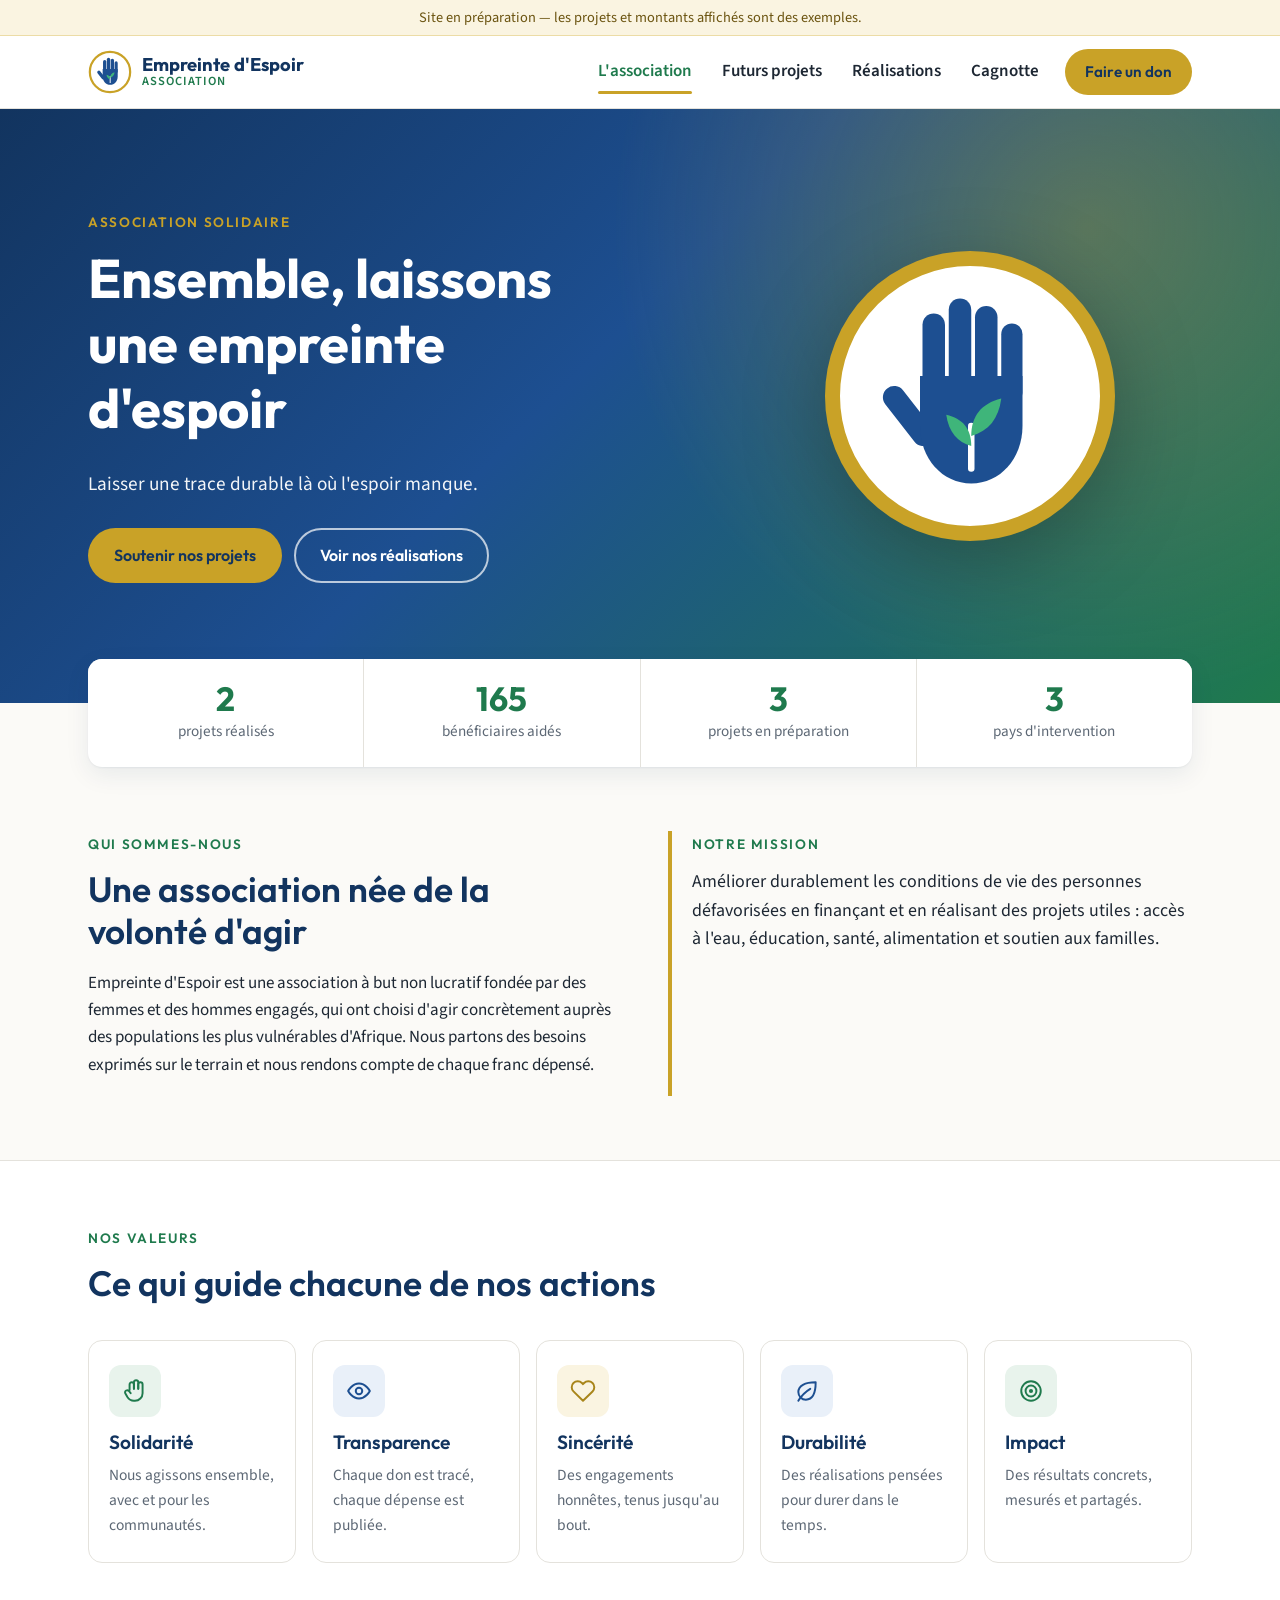
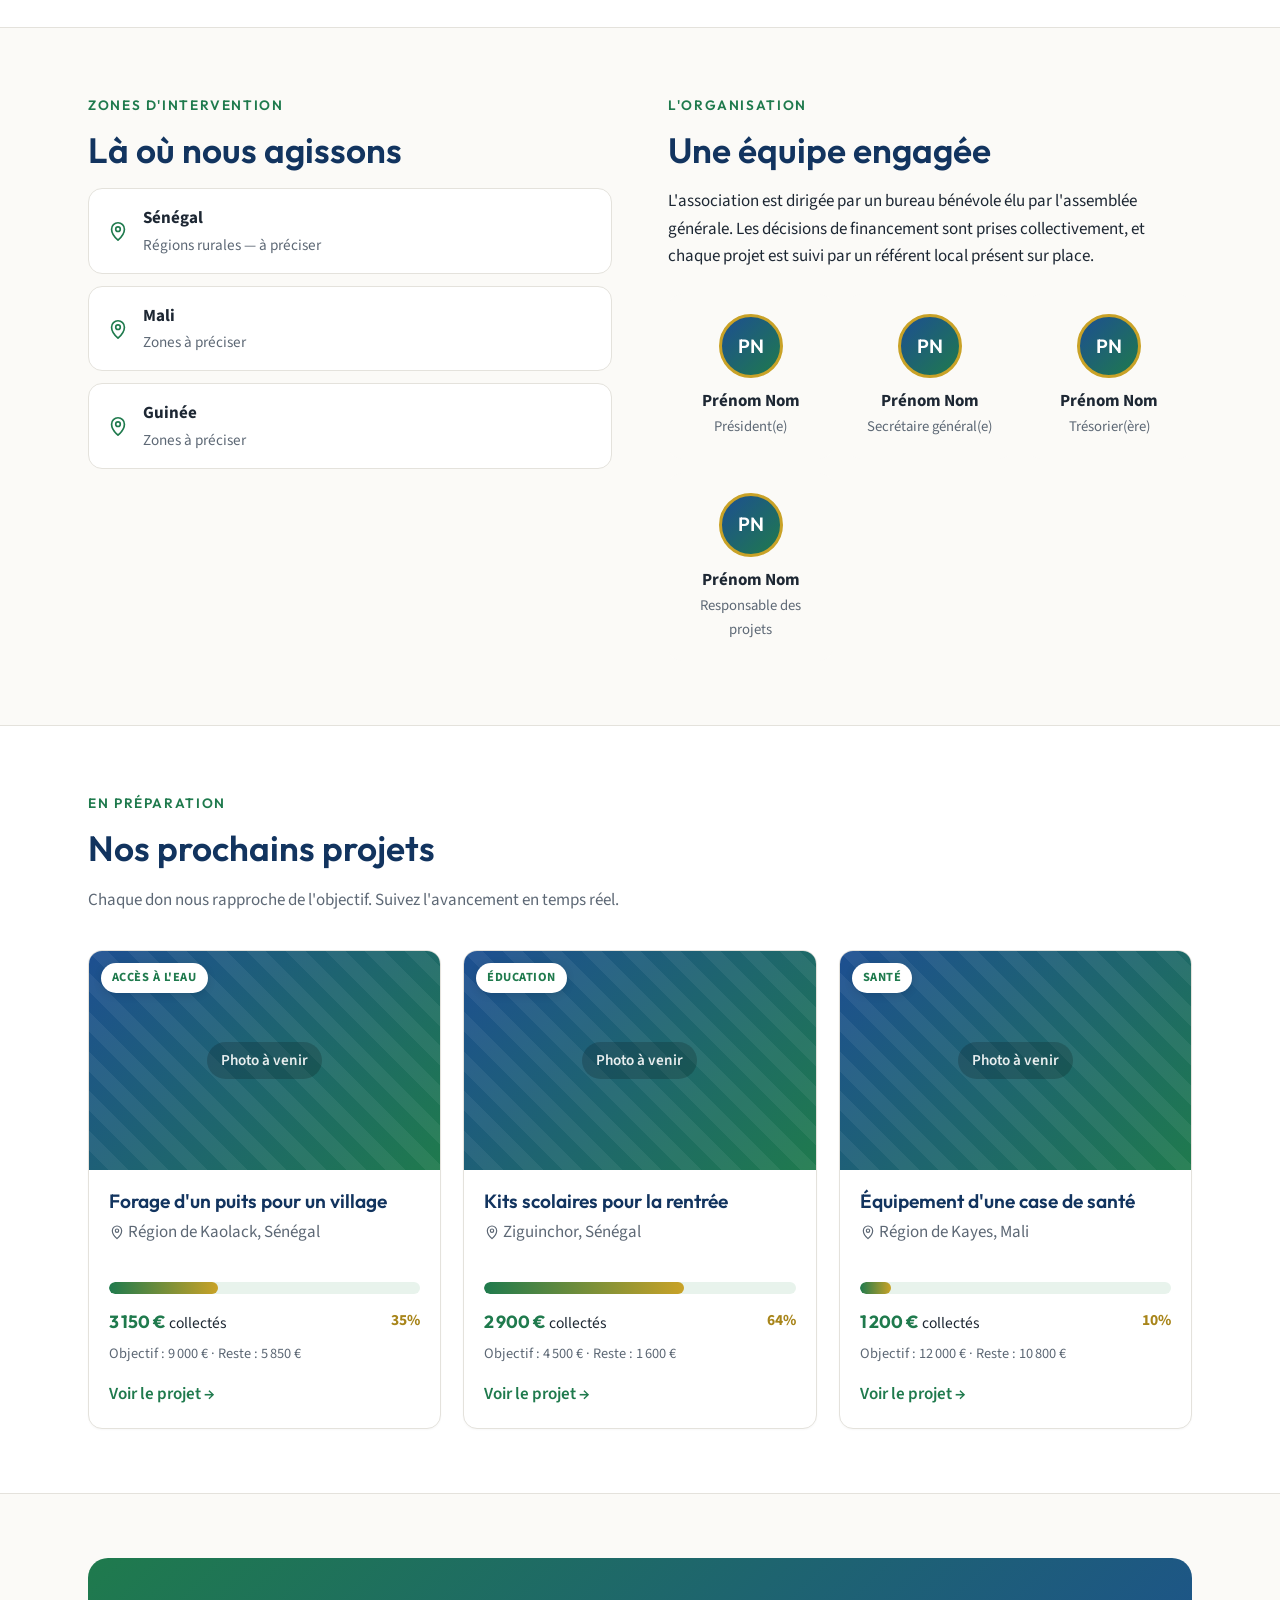
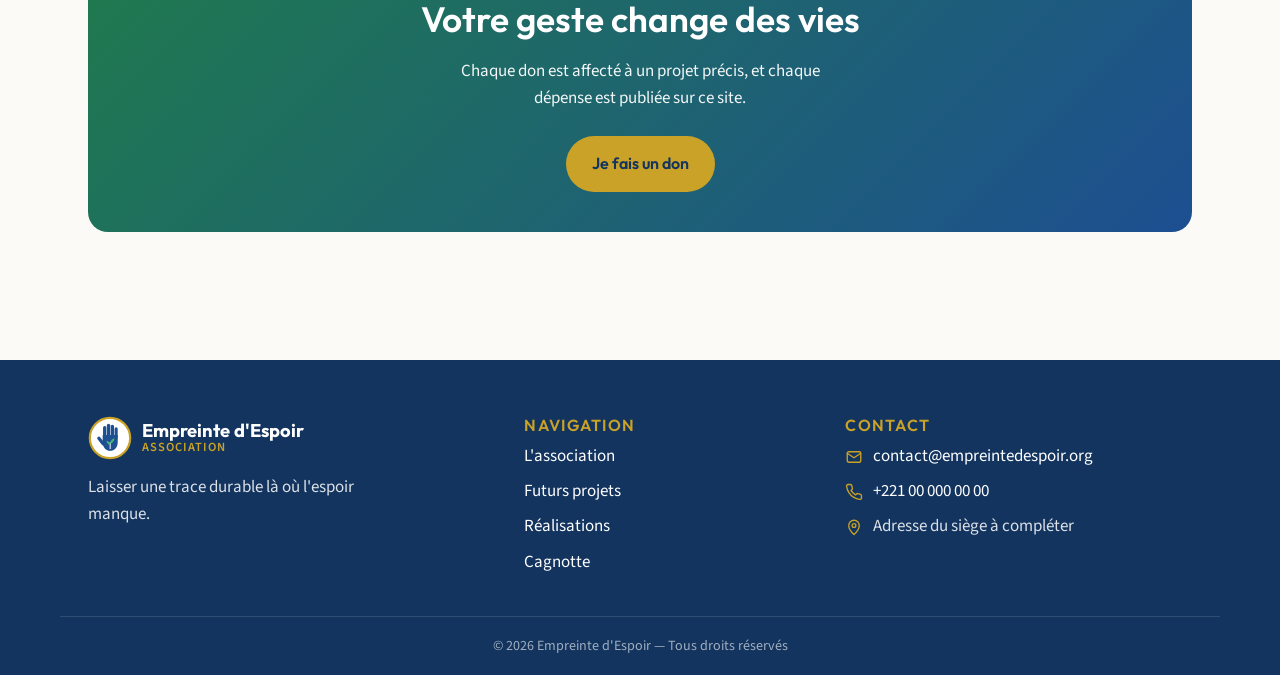
==== index.html @ 1ebcde0a "Site de l'association Empreinte d'Espoir Quatre pages (association, futurs projets, réalisations, ca" ====
<!doctype html>
<html lang="fr">
<head>
  <meta charset="utf-8">
  <meta name="viewport" content="width=device-width, initial-scale=1">
  <title>Empreinte d'Espoir — Association solidaire</title>
  <meta name="description" content="Empreinte d'Espoir agit auprès des personnes défavorisées en Afrique : accès à l'eau, éducation, santé, alimentation.">
  <meta property="og:title" content="Empreinte d'Espoir — Association solidaire">
  <meta property="og:description" content="Empreinte d'Espoir agit auprès des personnes défavorisées en Afrique : accès à l'eau, éducation, santé, alimentation.">
  <meta name="theme-color" content="#1d4f91">
  <link rel="icon" href="assets/img/logo.svg" type="image/svg+xml">
  <link rel="preconnect" href="https://fonts.googleapis.com">
  <link rel="preconnect" href="https://fonts.gstatic.com" crossorigin>
  <link href="https://fonts.googleapis.com/css2?family=Outfit:wght@500;600;700&family=Source+Sans+3:wght@400;600;700&display=swap" rel="stylesheet">
  <link rel="stylesheet" href="assets/css/style.css">
</head>
<body data-page="index">
  <a class="skip" href="#main">Aller au contenu</a>
  <div data-header></div>
  <main id="main">
    <section class="hero">
      <div class="container hero-grid">
        <div>
          <span class="eyebrow">Association solidaire</span>
          <h1>Ensemble, laissons une empreinte d'espoir</h1>
          <p class="lead" data-slogan></p>
          <div class="hero-actions">
            <a class="btn btn-gold" href="cagnotte.html">Soutenir nos projets</a>
            <a class="btn btn-outline" href="realisations.html">Voir nos réalisations</a>
          </div>
        </div>
        <img class="hero-logo" src="assets/img/logo.svg" alt="">
      </div>
    </section>

    <div class="container"><div class="stats" data-stats></div></div>

    <section class="section" id="qui">
      <div class="container two-col">
        <div>
          <span class="eyebrow" style="color:var(--green)">Qui sommes-nous</span>
          <h2>Une association née de la volonté d'agir</h2>
          <p data-qui></p>
        </div>
        <div class="text-block">
          <span class="eyebrow" style="color:var(--green)">Notre mission</span>
          <p data-mission style="font-size:1.12rem"></p>
        </div>
      </div>
    </section>

    <section class="section section-alt" id="valeurs">
      <div class="container">
        <div class="section-head">
          <span class="eyebrow">Nos valeurs</span>
          <h2>Ce qui guide chacune de nos actions</h2>
        </div>
        <div class="values" data-valeurs></div>
      </div>
    </section>

    <section class="section" id="organisation">
      <div class="container two-col">
        <div>
          <span class="eyebrow" style="color:var(--green)">Zones d'intervention</span>
          <h2>Là où nous agissons</h2>
          <ul class="zones" data-zones></ul>
        </div>
        <div>
          <span class="eyebrow" style="color:var(--green)">L'organisation</span>
          <h2>Une équipe engagée</h2>
          <p data-organisation></p>
          <ul class="team" data-equipe></ul>
        </div>
      </div>
    </section>

    <section class="section section-alt">
      <div class="container">
        <div class="section-head">
          <span class="eyebrow">En préparation</span>
          <h2>Nos prochains projets</h2>
          <p class="muted">Chaque don nous rapproche de l'objectif. Suivez l'avancement en temps réel.</p>
        </div>
        <div class="grid-cards" data-apercu></div>
      </div>
    </section>

    <section class="section">
      <div class="container">
        <div class="cta">
          <h2>Votre geste change des vies</h2>
          <p>Chaque don est affecté à un projet précis, et chaque dépense est publiée sur ce site.</p>
          <a class="btn btn-gold" href="cagnotte.html">Je fais un don</a>
        </div>
      </div>
    </section>
  </main>
  <div data-footer></div>
  <script src="assets/js/data.js"></script>
  <script src="assets/js/main.js"></script>
</body>
</html>
---- assets/css/style.css ----
/* ============ Empreinte d'Espoir — feuille de style ============ */
:root {
  --green: #1f7a4d;
  --green-dark: #155c39;
  --green-soft: #e8f3ec;
  --blue: #1d4f91;
  --blue-dark: #12345f;
  --blue-soft: #e9f0f9;
  --gold: #c9a227;
  --gold-dark: #a8851a;
  --gold-soft: #faf4e1;
  --white: #ffffff;
  --bg: #fbfaf7;
  --ink: #1d2733;
  --muted: #5d6875;
  --line: #e4e2dc;
  --radius: 14px;
  --shadow: 0 1px 2px rgba(18, 52, 95, .06), 0 8px 24px rgba(18, 52, 95, .08);
  --font-title: "Outfit", system-ui, sans-serif;
  --font-body: "Source Sans 3", system-ui, sans-serif;
}

*, *::before, *::after { box-sizing: border-box; }
[hidden] { display: none !important; }
html { scroll-behavior: smooth; scroll-padding-top: 90px; }
body {
  margin: 0;
  font-family: var(--font-body);
  font-size: 17px;
  line-height: 1.6;
  color: var(--ink);
  background: var(--bg);
  -webkit-font-smoothing: antialiased;
}
img { max-width: 100%; display: block; }
a { color: var(--blue); }
h1, h2, h3 { font-family: var(--font-title); line-height: 1.2; color: var(--blue-dark); margin: 0 0 .5em; }
h1 { font-size: clamp(2rem, 6vw, 3.4rem); font-weight: 700; }
h2 { font-size: clamp(1.5rem, 4vw, 2.2rem); font-weight: 600; }
h3 { font-size: 1.2rem; font-weight: 600; }
p { margin: 0 0 1em; }

.container { width: 100%; max-width: 1160px; margin: 0 auto; padding: 0 16px; }
@media (min-width: 720px) { .container { padding: 0 28px; } }

.icon { width: 22px; height: 22px; flex-shrink: 0; }
.icon-sm { width: 16px; height: 16px; vertical-align: -3px; }
.muted { color: var(--muted); }
.skip { position: absolute; left: -999px; }
.skip:focus { left: 16px; top: 16px; z-index: 100; background: var(--white); padding: 8px 12px; }
:focus-visible { outline: 3px solid var(--gold); outline-offset: 2px; }

/* ---------- Boutons ---------- */
.btn {
  display: inline-flex; align-items: center; justify-content: center; gap: 8px;
  padding: 13px 24px; border-radius: 999px; border: 2px solid transparent;
  font-family: var(--font-title); font-weight: 600; font-size: 1rem;
  text-decoration: none; cursor: pointer; transition: background .2s, transform .2s, color .2s;
}
.btn:hover { transform: translateY(-1px); }
.btn-sm { padding: 9px 18px; font-size: .95rem; }
.btn-gold { background: var(--gold); color: var(--blue-dark); }
.btn-gold:hover { background: #d8b23a; }
.btn-green { background: var(--green); color: var(--white); }
.btn-green:hover { background: var(--green-dark); }
.btn-outline { border-color: rgba(255,255,255,.7); color: var(--white); }
.btn-outline:hover { background: rgba(255,255,255,.12); }
.link-arrow { font-weight: 600; text-decoration: none; color: var(--green); }
.link-arrow:hover { text-decoration: underline; }

/* ---------- En-tête ---------- */
.demo-banner {
  background: var(--gold-soft); color: #6b5410; text-align: center;
  font-size: .9rem; padding: 6px 16px; border-bottom: 1px solid #ecdca6;
}
.site-header {
  position: sticky; top: 0; z-index: 50;
  background: rgba(255,255,255,.96); backdrop-filter: blur(8px);
  border-bottom: 1px solid var(--line);
}
.header-inner { display: flex; align-items: center; justify-content: space-between; min-height: 72px; gap: 16px; }
.brand { display: flex; align-items: center; gap: 10px; text-decoration: none; color: var(--blue-dark); }
.brand span { display: flex; flex-direction: column; line-height: 1.1; }
.brand strong { font-family: var(--font-title); font-size: 1.15rem; }
.brand small { color: var(--green); font-size: .78rem; letter-spacing: .08em; text-transform: uppercase; font-weight: 600; }
.brand-light { color: var(--white); }
.brand-light small { color: var(--gold); }

.nav-toggle {
  display: inline-flex; background: none; border: 0; padding: 8px; color: var(--blue-dark); cursor: pointer;
}
.nav-toggle .icon { width: 28px; height: 28px; }
.nav {
  display: none; position: absolute; top: 100%; left: 0; right: 0;
  flex-direction: column; gap: 4px; padding: 12px 16px 20px;
  background: var(--white); border-bottom: 1px solid var(--line); box-shadow: var(--shadow);
}
.nav.open { display: flex; }
.nav a:not(.btn) {
  padding: 12px 8px; text-decoration: none; color: var(--ink); font-weight: 600; border-radius: 8px;
}
.nav a[aria-current="page"] { color: var(--green); background: var(--green-soft); }
.nav .btn { margin-top: 8px; }

@media (min-width: 900px) {
  .nav-toggle { display: none; }
  .nav {
    display: flex; position: static; flex-direction: row; align-items: center;
    padding: 0; background: none; border: 0; box-shadow: none; gap: 2px;
  }
  .nav a:not(.btn) { padding: 8px 14px; position: relative; background: none !important; }
  .nav a[aria-current="page"]::after {
    content: ""; position: absolute; left: 14px; right: 14px; bottom: 0; height: 3px; border-radius: 3px; background: var(--gold);
  }
  .nav a:not(.btn):hover { color: var(--green); }
  .nav .btn { margin: 0 0 0 10px; }
}

/* ---------- Héros ---------- */
.hero {
  position: relative; overflow: hidden; color: var(--white);
  background:
    radial-gradient(circle at 85% 20%, rgba(201,162,39,.35), transparent 40%),
    linear-gradient(135deg, var(--blue-dark) 0%, var(--blue) 45%, var(--green) 100%);
  padding: 72px 0 88px;
}
.hero h1 { color: var(--white); max-width: 15ch; }
.hero p.lead { font-size: 1.2rem; max-width: 52ch; opacity: .95; }
.hero-actions { display: flex; flex-wrap: wrap; gap: 12px; margin-top: 28px; }
.hero-grid { display: grid; gap: 40px; align-items: center; }
.hero-logo { display: none; }
@media (min-width: 900px) {
  .hero { padding: 100px 0 120px; }
  .hero-grid { grid-template-columns: 1.4fr 1fr; }
  .hero-logo { display: block; justify-self: center; width: 300px; filter: drop-shadow(0 20px 40px rgba(0,0,0,.25)); }
}
.eyebrow {
  display: inline-block; font-family: var(--font-title); font-weight: 600; font-size: .85rem;
  letter-spacing: .12em; text-transform: uppercase; color: var(--gold); margin-bottom: 12px;
}
.page-hero { padding: 56px 0 64px; }
.page-hero h1 { max-width: none; font-size: clamp(1.9rem, 5vw, 2.8rem); }

/* ---------- Sections ---------- */
.section { padding: 64px 0; }
.section-alt { background: var(--white); border-top: 1px solid var(--line); border-bottom: 1px solid var(--line); }
.section-head { max-width: 680px; margin-bottom: 36px; }
.section-head .eyebrow { color: var(--green); }
.two-col { display: grid; gap: 32px; }
@media (min-width: 860px) { .two-col { grid-template-columns: 1fr 1fr; gap: 56px; } }
.text-block { border-left: 4px solid var(--gold); padding-left: 20px; }

/* Statistiques */
.stats {
  display: grid; grid-template-columns: repeat(2, 1fr); gap: 1px;
  background: var(--line); border-radius: var(--radius); overflow: hidden; box-shadow: var(--shadow);
  margin-top: -44px; position: relative;
}
@media (min-width: 720px) { .stats { grid-template-columns: repeat(4, 1fr); } }
.stats.stats-3 { grid-template-columns: 1fr; }
@media (min-width: 720px) { .stats.stats-3 { grid-template-columns: repeat(3, 1fr); } }
.stat { background: var(--white); padding: 22px 16px; text-align: center; }
.stat strong { display: block; font-family: var(--font-title); font-size: clamp(1.5rem, 4vw, 2.1rem); color: var(--green); line-height: 1.1; }
.stat span { color: var(--muted); font-size: .95rem; }

/* Valeurs */
.values { display: grid; gap: 16px; grid-template-columns: repeat(auto-fit, minmax(190px, 1fr)); }
.value-card {
  background: var(--white); border: 1px solid var(--line); border-radius: var(--radius);
  padding: 24px 20px; transition: transform .2s, box-shadow .2s;
}
.value-card:hover { transform: translateY(-3px); box-shadow: var(--shadow); }
.value-icon {
  width: 52px; height: 52px; border-radius: 12px; display: grid; place-items: center;
  background: var(--green-soft); color: var(--green); margin-bottom: 14px;
}
.value-card:nth-child(2n) .value-icon { background: var(--blue-soft); color: var(--blue); }
.value-card:nth-child(3n) .value-icon { background: var(--gold-soft); color: var(--gold-dark); }
.value-icon .icon { width: 26px; height: 26px; }
.value-card p { color: var(--muted); margin: 0; font-size: .97rem; }

/* Zones & équipe */
.zones { list-style: none; padding: 0; margin: 0; display: grid; gap: 12px; }
.zone {
  display: flex; gap: 14px; align-items: center; padding: 16px 18px;
  background: var(--white); border: 1px solid var(--line); border-radius: var(--radius);
}
.zone .icon { color: var(--green); }
.zone div { display: flex; flex-direction: column; }
.zone span { color: var(--muted); font-size: .95rem; }
.team { list-style: none; padding: 0; margin: 24px 0 0; display: grid; gap: 14px; grid-template-columns: repeat(auto-fit, minmax(150px, 1fr)); }
.member { text-align: center; padding: 20px 12px; background: var(--bg); border-radius: var(--radius); display: flex; flex-direction: column; align-items: center; }
.avatar {
  width: 64px; height: 64px; border-radius: 50%; display: grid; place-items: center; margin-bottom: 10px;
  background: linear-gradient(135deg, var(--blue), var(--green)); color: var(--white);
  font-family: var(--font-title); font-weight: 600; font-size: 1.2rem; border: 3px solid var(--gold);
}
.member span { color: var(--muted); font-size: .92rem; }

/* ---------- Cartes projet ---------- */
.grid-cards { display: grid; gap: 22px; grid-template-columns: repeat(auto-fill, minmax(280px, 1fr)); }
.card {
  background: var(--white); border: 1px solid var(--line); border-radius: var(--radius);
  overflow: hidden; display: flex; flex-direction: column; box-shadow: 0 1px 2px rgba(0,0,0,.03);
}
.card-media { position: relative; aspect-ratio: 16 / 10; }
.card-media img, .card-media .ph { width: 100%; height: 100%; object-fit: cover; }
.card-body { padding: 20px; display: flex; flex-direction: column; gap: 6px; flex: 1; }
.card-body h3 { margin: 0; }
.card-body .link-arrow { margin-top: auto; padding-top: 10px; }
.chip {
  position: absolute; top: 12px; left: 12px; background: var(--white); color: var(--green);
  font-weight: 700; font-size: .78rem; letter-spacing: .04em; text-transform: uppercase;
  padding: 5px 11px; border-radius: 999px; box-shadow: 0 2px 8px rgba(0,0,0,.12);
}
.chip-static { position: static; align-self: flex-start; background: var(--green-soft); box-shadow: none; display: inline-block; }

/* Emplacement photo */
.ph {
  display: grid; place-items: center; width: 100%; height: 100%; min-height: 160px;
  background:
    repeating-linear-gradient(45deg, transparent 0 14px, rgba(255,255,255,.06) 14px 28px),
    linear-gradient(135deg, var(--blue) 0%, var(--green) 100%);
  color: rgba(255,255,255,.9); font-weight: 600; font-size: .95rem;
}
.ph span { background: rgba(0,0,0,.18); padding: 6px 14px; border-radius: 999px; }

/* Barre d'avancement */
.progress { height: 12px; background: var(--green-soft); border-radius: 999px; overflow: hidden; margin-top: 12px; }
.progress span {
  display: block; height: 100%; border-radius: 999px;
  background: linear-gradient(90deg, var(--green), var(--gold));
  transition: width 1s ease;
}
.progress-meta { display: flex; justify-content: space-between; margin-top: 8px; font-size: .97rem; }
.progress-meta strong { color: var(--green); font-family: var(--font-title); font-size: 1.1rem; }
.progress-meta .pct { font-weight: 700; color: var(--gold-dark); }
.progress-sub { color: var(--muted); font-size: .9rem; }

/* ---------- Futurs projets (détail) ---------- */
.project-detail {
  display: grid; background: var(--white); border: 1px solid var(--line);
  border-radius: var(--radius); overflow: hidden; margin-bottom: 32px; box-shadow: var(--shadow);
}
.pd-media { position: relative; min-height: 220px; }
.pd-media img, .pd-media .ph { width: 100%; height: 100%; object-fit: cover; }
.pd-body { padding: 24px 20px; }
@media (min-width: 900px) {
  .project-detail { grid-template-columns: 2fr 3fr; }
  .pd-body { padding: 36px; }
}
.meta-grid { list-style: none; padding: 0; margin: 20px 0; display: grid; gap: 12px; grid-template-columns: 1fr; }
@media (min-width: 560px) { .meta-grid { grid-template-columns: 1fr 1fr; } }
.meta-grid li { display: flex; gap: 12px; align-items: flex-start; padding: 12px 14px; background: var(--bg); border-radius: 10px; }
.meta-grid .icon { color: var(--green); margin-top: 3px; }
.meta-grid span { display: flex; flex-direction: column; font-weight: 600; }
.meta-grid small { color: var(--muted); font-weight: 400; font-size: .85rem; }
.h-small { font-size: 1.05rem; color: var(--blue-dark); margin: 20px 0 10px; display: flex; align-items: center; gap: 6px; }
.timeline { list-style: none; padding: 0 0 0 18px; margin: 0; border-left: 2px solid var(--gold); }
.timeline li { position: relative; padding: 0 0 14px 14px; display: flex; flex-direction: column; }
.timeline li::before {
  content: ""; position: absolute; left: -25px; top: 6px; width: 12px; height: 12px;
  border-radius: 50%; background: var(--white); border: 3px solid var(--green);
}
.timeline strong { color: var(--green); font-size: .92rem; }
.pd-funding { margin-top: 20px; padding: 20px; background: var(--gold-soft); border-radius: 12px; }
.pd-funding .btn { margin-top: 16px; width: 100%; }
@media (min-width: 560px) { .pd-funding .btn { width: auto; } }

/* ---------- Réalisations ---------- */
.realisation {
  background: var(--white); border: 1px solid var(--line); border-radius: var(--radius);
  padding: 24px 20px; margin-bottom: 32px; box-shadow: var(--shadow);
}
@media (min-width: 900px) { .realisation { padding: 36px; } }
.real-head h2 { margin-top: 10px; }
.real-grid { display: grid; gap: 28px; margin-top: 16px; }
@media (min-width: 900px) { .real-grid { grid-template-columns: 1.2fr 1fr; gap: 40px; } }
.tabs { display: flex; gap: 6px; background: var(--bg); padding: 5px; border-radius: 999px; margin-bottom: 14px; }
.tabs button {
  flex: 1; border: 0; background: none; padding: 9px 12px; border-radius: 999px; cursor: pointer;
  font-family: var(--font-title); font-weight: 600; font-size: .95rem; color: var(--muted);
}
.tabs button[aria-selected="true"] { background: var(--blue); color: var(--white); }
.gallery { display: grid; gap: 10px; grid-template-columns: repeat(auto-fill, minmax(140px, 1fr)); }
.gallery .thumb:only-child { grid-column: 1 / -1; }
.thumb { padding: 0; border: 0; border-radius: 10px; overflow: hidden; aspect-ratio: 4 / 3; background: none; cursor: zoom-in; }
div.thumb { cursor: default; aspect-ratio: 16 / 10; }
.thumb img, .thumb .ph { width: 100%; height: 100%; object-fit: cover; }
.expenses { width: 100%; border-collapse: collapse; font-size: .97rem; }
.expenses td { padding: 9px 0; border-bottom: 1px dashed var(--line); }
.expenses td:last-child { text-align: right; font-variant-numeric: tabular-nums; white-space: nowrap; padding-left: 12px; }
.expenses tfoot td { border-bottom: 0; border-top: 2px solid var(--blue-dark); font-weight: 700; color: var(--blue-dark); padding-top: 12px; }
.result { margin-top: 20px; padding: 16px 18px; background: var(--green-soft); border-left: 4px solid var(--green); border-radius: 0 10px 10px 0; }
.result .h-small { margin-top: 0; color: var(--green-dark); }
.result p { margin: 0; }

.lightbox { border: 0; padding: 0; background: transparent; max-width: 94vw; max-height: 90vh; }
.lightbox::backdrop { background: rgba(10, 20, 35, .85); }
.lightbox img { width: auto; height: auto; max-width: 94vw; max-height: 86vh; border-radius: 10px; }
.lb-close { position: fixed; top: 16px; right: 16px; background: var(--white); border: 0; border-radius: 50%; width: 44px; height: 44px; display: grid; place-items: center; cursor: pointer; }

/* ---------- Cagnotte ---------- */
.total-card {
  display: grid; gap: 16px; grid-template-columns: 1fr 1fr; background: var(--white); color: var(--ink);
  border-radius: var(--radius); padding: 22px; box-shadow: var(--shadow); margin-top: 28px; max-width: 640px;
}
.total-card small { display: block; color: var(--muted); }
.total-card strong { font-family: var(--font-title); font-size: clamp(1.3rem, 4vw, 1.8rem); color: var(--blue-dark); }
.total-progress { grid-column: 1 / -1; }
.total-progress .progress-sub { margin-top: 8px; }
.total-progress .pct { color: var(--gold-dark); }
.fund-card .card-body { gap: 8px; }
.fund-actions { display: flex; flex-wrap: wrap; align-items: center; justify-content: space-between; gap: 12px; margin-top: 14px; }
.fund-actions .link-arrow { padding: 0; margin: 0; }
.ways { display: grid; gap: 16px; grid-template-columns: repeat(auto-fit, minmax(240px, 1fr)); }
.way { display: flex; gap: 14px; background: var(--white); border: 1px solid var(--line); border-radius: var(--radius); padding: 20px; }
.way > .icon { color: var(--gold-dark); width: 28px; height: 28px; }
.way p { margin: 4px 0 10px; color: var(--muted); }
.iban { word-break: break-all; color: var(--ink); }
.trust { display: grid; gap: 14px; margin-top: 32px; grid-template-columns: repeat(auto-fit, minmax(220px, 1fr)); }
.trust div { padding: 16px 18px; border-radius: 12px; background: var(--blue-soft); font-size: .97rem; }
.trust strong { display: block; color: var(--blue-dark); }
.empty { padding: 24px; background: var(--white); border: 1px dashed var(--line); border-radius: var(--radius); color: var(--muted); text-align: center; grid-column: 1 / -1; }

/* Bandeau appel au don */
.cta {
  background: linear-gradient(135deg, var(--green) 0%, var(--blue) 100%); color: var(--white);
  border-radius: 20px; padding: 40px 24px; text-align: center; position: relative; overflow: hidden;
}
.cta h2 { color: var(--white); }
.cta p { max-width: 52ch; margin: 0 auto 24px; opacity: .95; }

/* ---------- Pied de page ---------- */
.site-footer { background: var(--blue-dark); color: rgba(255,255,255,.85); padding: 56px 0 0; margin-top: 64px; }
.footer-grid { display: grid; gap: 32px; }
@media (min-width: 760px) { .footer-grid { grid-template-columns: 1.4fr 1fr 1.2fr; } }
.site-footer h3 { color: var(--gold); font-size: 1rem; text-transform: uppercase; letter-spacing: .08em; }
.footer-slogan { margin-top: 14px; max-width: 34ch; }
.footer-links, .footer-contact { list-style: none; padding: 0; margin: 0; display: grid; gap: 8px; }
.site-footer a { color: var(--white); text-decoration: none; }
.site-footer a:hover { color: var(--gold); }
.footer-contact li { display: flex; gap: 10px; align-items: center; word-break: break-word; }
.footer-contact .icon { color: var(--gold); width: 18px; height: 18px; }
.socials { display: flex; gap: 16px; margin-top: 14px; font-weight: 600; }
.footer-bottom { border-top: 1px solid rgba(255,255,255,.12); margin-top: 40px; padding: 18px 16px; font-size: .88rem; text-align: center; color: rgba(255,255,255,.6); }

@media (prefers-reduced-motion: reduce) {
  *, *::before, *::after { transition: none !important; scroll-behavior: auto !important; }
}
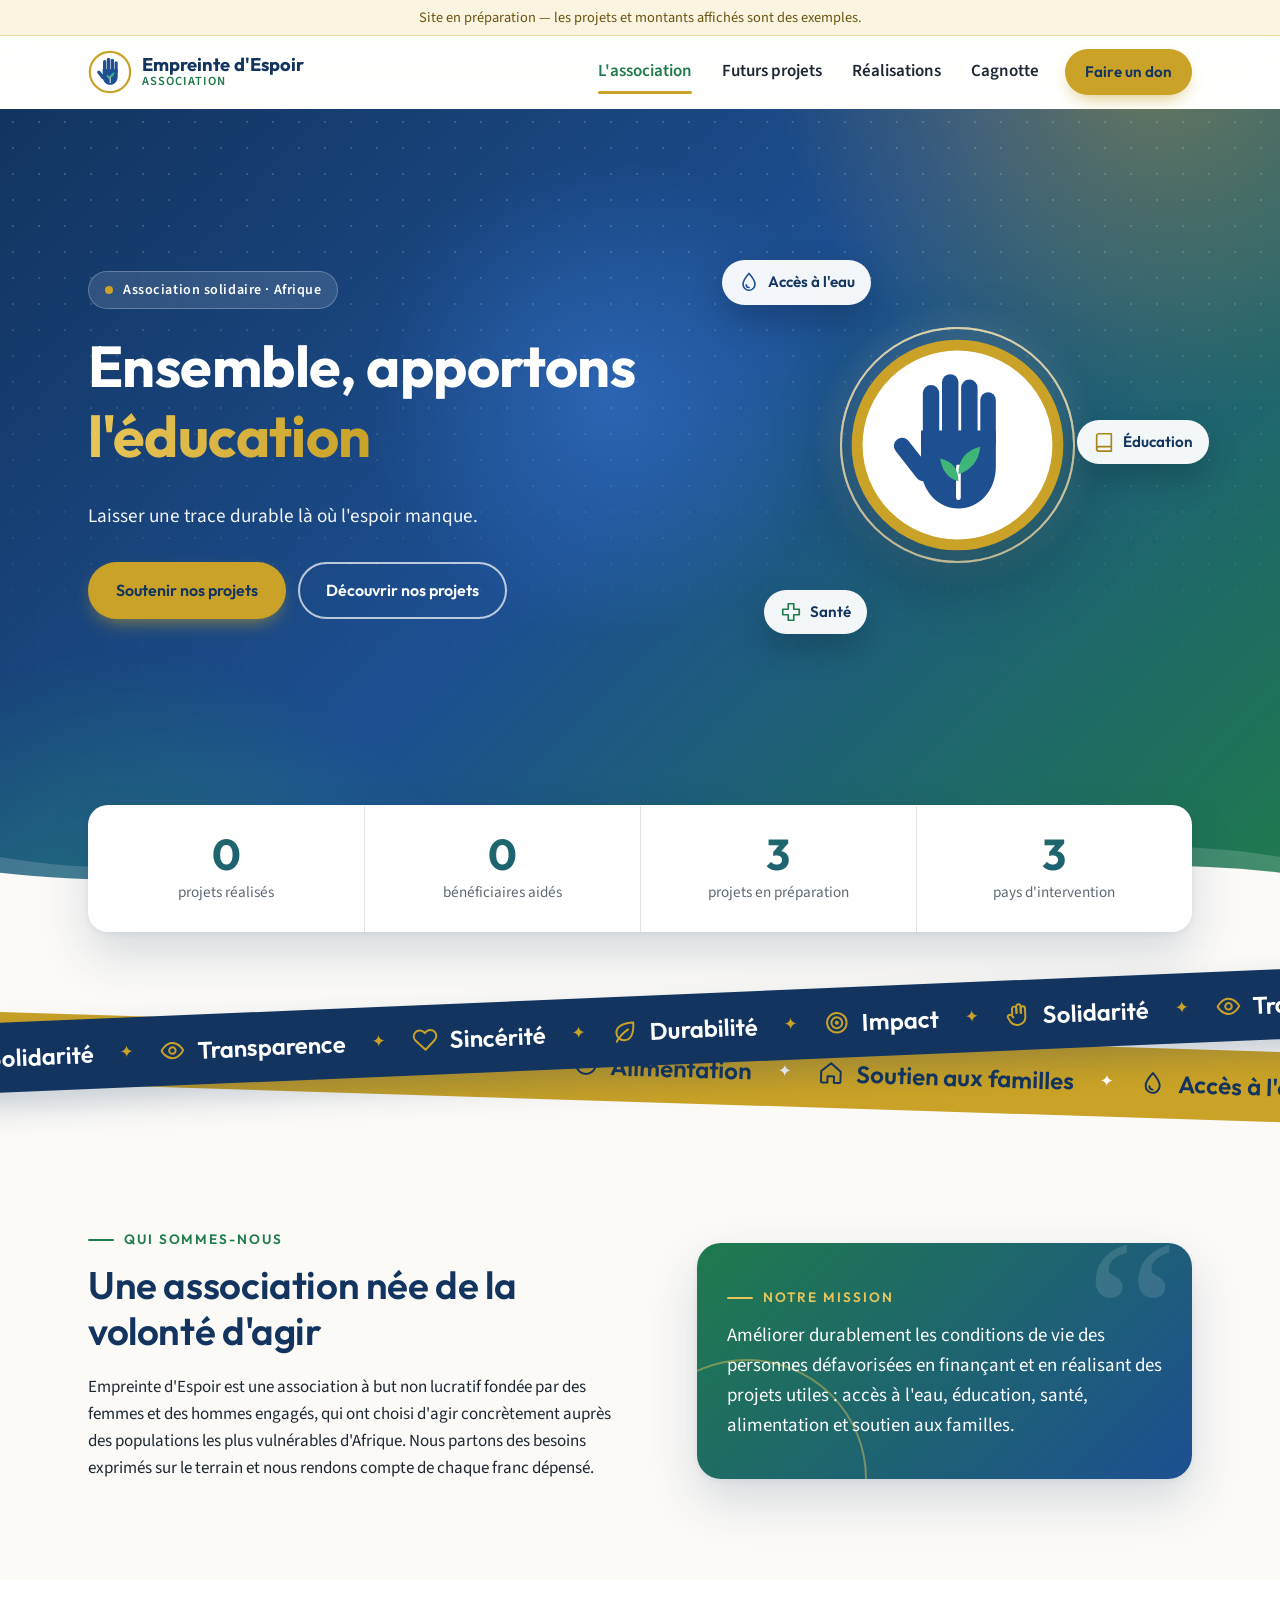
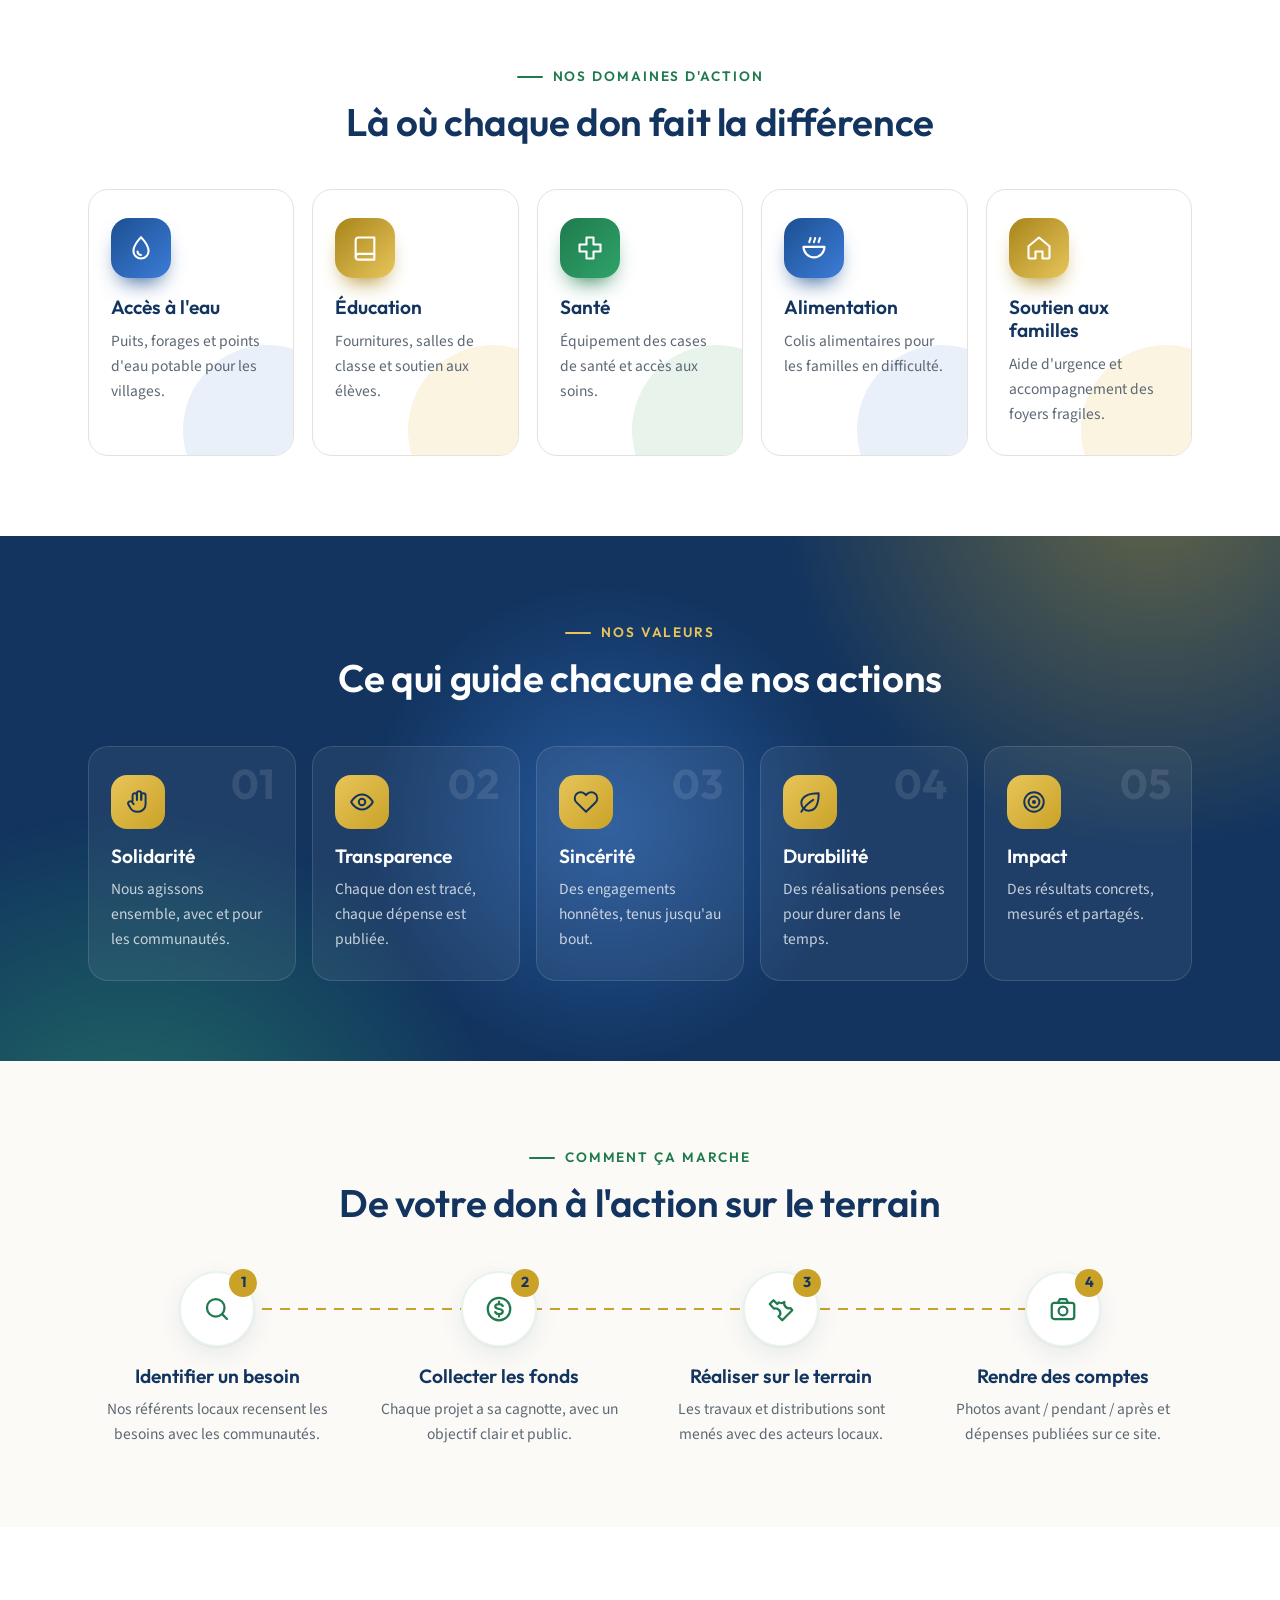
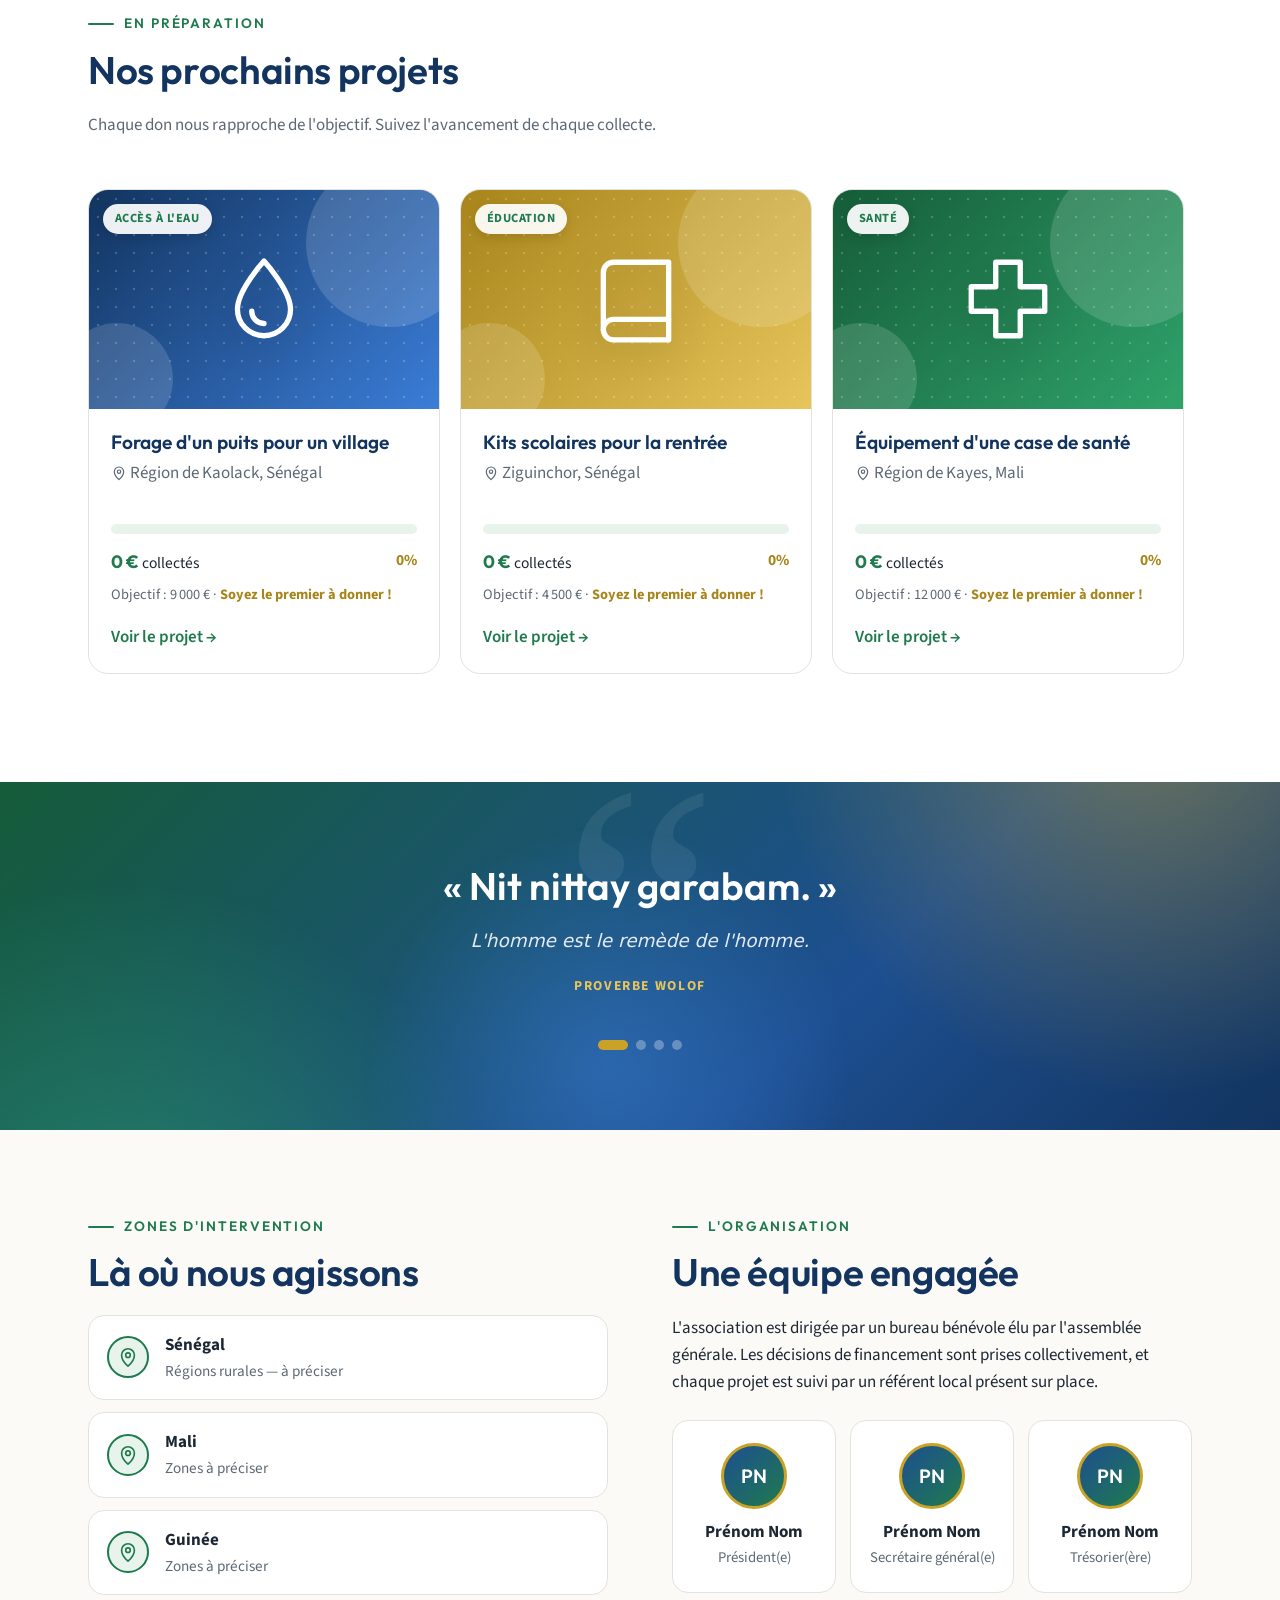
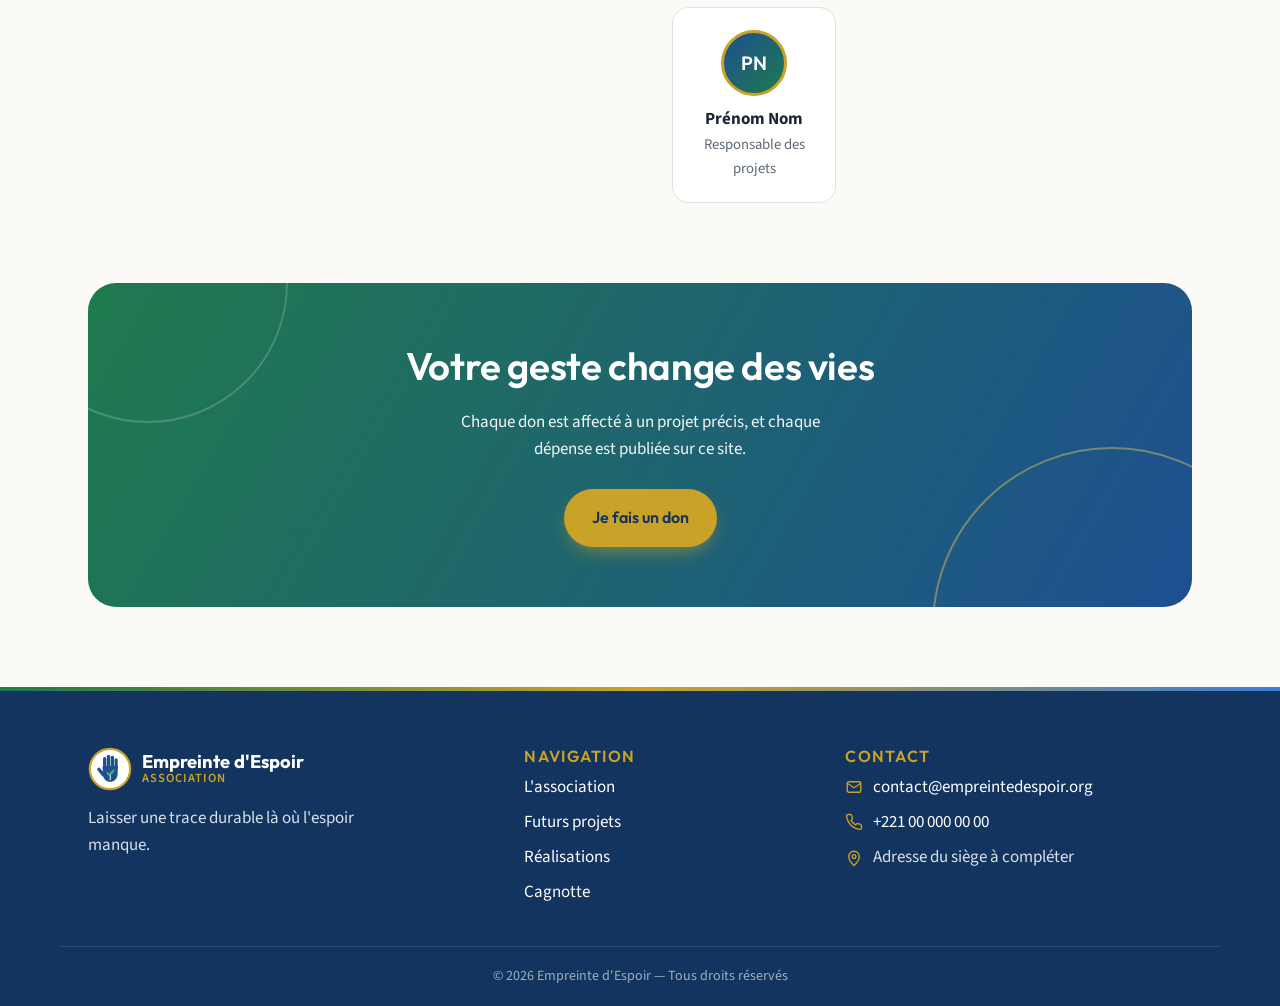
==== commit ecd1d8cb: "Site animé et compteurs remis à zéro - Compteurs et cagnottes à 0 (l'association démarre), aucun pro" ====
--- a/index.html
+++ b/index.html
@@ -18,40 +18,60 @@
   <a class="skip" href="#main">Aller au contenu</a>
   <div data-header></div>
   <main id="main">
-    <section class="hero">
+    <section class="hero hero-home" data-aurora>
       <div class="container hero-grid">
         <div>
-          <span class="eyebrow">Association solidaire</span>
-          <h1>Ensemble, laissons une empreinte d'espoir</h1>
-          <p class="lead" data-slogan></p>
-          <div class="hero-actions">
+          <span class="pill rise" style="--i:0"><span class="dot"></span>Association solidaire · Afrique</span>
+          <h1 class="rise" style="--i:1">Ensemble, apportons <span class="rotator" data-rotator aria-hidden="true"></span><span class="sr-only" data-rotator-sr></span></h1>
+          <p class="lead rise" style="--i:2" data-slogan></p>
+          <div class="hero-actions rise" style="--i:3">
             <a class="btn btn-gold" href="cagnotte.html">Soutenir nos projets</a>
-            <a class="btn btn-outline" href="realisations.html">Voir nos réalisations</a>
+            <a class="btn btn-outline" href="projets.html">Découvrir nos projets</a>
           </div>
         </div>
-        <img class="hero-logo" src="assets/img/logo.svg" alt="">
-      </div>
-    </section>
-
-    <div class="container"><div class="stats" data-stats></div></div>
-
-    <section class="section" id="qui">
-      <div class="container two-col">
-        <div>
-          <span class="eyebrow" style="color:var(--green)">Qui sommes-nous</span>
-          <h2>Une association née de la volonté d'agir</h2>
-          <p data-qui></p>
-        </div>
-        <div class="text-block">
-          <span class="eyebrow" style="color:var(--green)">Notre mission</span>
-          <p data-mission style="font-size:1.12rem"></p>
+        <div class="hero-visual" aria-hidden="true">
+          <div class="hero-glow"></div>
+          <span class="ripple"></span><span class="ripple"></span><span class="ripple"></span>
+          <img class="hero-logo" src="assets/img/logo.svg" alt="">
+          <div data-hero-chips></div>
         </div>
       </div>
     </section>
 
-    <section class="section section-alt" id="valeurs">
+    <div class="container stats-wrap"><div class="stats" data-stats></div></div>
+
+    <div class="marquees" aria-hidden="true">
+      <div class="marquee marquee-a"><div class="marquee-track" data-marquee="valeurs"></div></div>
+      <div class="marquee marquee-b"><div class="marquee-track" data-marquee="domaines"></div></div>
+    </div>
+
+    <section class="section" id="qui">
+      <div class="container about">
+        <div data-reveal="left">
+          <span class="eyebrow">Qui sommes-nous</span>
+          <h2>Une association née de la volonté d'agir</h2>
+          <p data-qui></p>
+        </div>
+        <div class="mission-card" data-reveal="zoom">
+          <span class="eyebrow">Notre mission</span>
+          <p data-mission></p>
+        </div>
+      </div>
+    </section>
+
+    <section class="section section-alt" id="domaines">
       <div class="container">
-        <div class="section-head">
+        <div class="section-head center" data-reveal>
+          <span class="eyebrow">Nos domaines d'action</span>
+          <h2>Là où chaque don fait la différence</h2>
+        </div>
+        <div class="domains" data-domaines></div>
+      </div>
+    </section>
+
+    <section class="section section-dark" id="valeurs" data-aurora>
+      <div class="container">
+        <div class="section-head center" data-reveal>
           <span class="eyebrow">Nos valeurs</span>
           <h2>Ce qui guide chacune de nos actions</h2>
         </div>
@@ -59,15 +79,42 @@
       </div>
     </section>
 
+    <section class="section" id="fonctionnement">
+      <div class="container">
+        <div class="section-head center" data-reveal>
+          <span class="eyebrow">Comment ça marche</span>
+          <h2>De votre don à l'action sur le terrain</h2>
+        </div>
+        <ol class="steps" data-etapes></ol>
+      </div>
+    </section>
+
+    <section class="section section-alt">
+      <div class="container">
+        <div class="section-head" data-reveal>
+          <span class="eyebrow">En préparation</span>
+          <h2>Nos prochains projets</h2>
+          <p class="muted">Chaque don nous rapproche de l'objectif. Suivez l'avancement de chaque collecte.</p>
+        </div>
+        <div class="carousel" data-carousel data-reveal>
+          <div class="carousel-track" data-apercu></div>
+        </div>
+      </div>
+    </section>
+
+    <section class="section quotes-section" data-aurora>
+      <div class="container" data-quotes data-reveal></div>
+    </section>
+
     <section class="section" id="organisation">
       <div class="container two-col">
         <div>
-          <span class="eyebrow" style="color:var(--green)">Zones d'intervention</span>
+          <span class="eyebrow">Zones d'intervention</span>
           <h2>Là où nous agissons</h2>
           <ul class="zones" data-zones></ul>
         </div>
         <div>
-          <span class="eyebrow" style="color:var(--green)">L'organisation</span>
+          <span class="eyebrow">L'organisation</span>
           <h2>Une équipe engagée</h2>
           <p data-organisation></p>
           <ul class="team" data-equipe></ul>
@@ -75,20 +122,9 @@
       </div>
     </section>
 
-    <section class="section section-alt">
+    <section class="section pt-0">
       <div class="container">
-        <div class="section-head">
-          <span class="eyebrow">En préparation</span>
-          <h2>Nos prochains projets</h2>
-          <p class="muted">Chaque don nous rapproche de l'objectif. Suivez l'avancement en temps réel.</p>
-        </div>
-        <div class="grid-cards" data-apercu></div>
-      </div>
-    </section>
-
-    <section class="section">
-      <div class="container">
-        <div class="cta">
+        <div class="cta" data-reveal="zoom">
           <h2>Votre geste change des vies</h2>
           <p>Chaque don est affecté à un projet précis, et chaque dépense est publiée sur ce site.</p>
           <a class="btn btn-gold" href="cagnotte.html">Je fais un don</a>
--- a/assets/css/style.css
+++ b/assets/css/style.css
@@ -2,20 +2,25 @@
 :root {
   --green: #1f7a4d;
   --green-dark: #155c39;
+  --green-light: #2fa36a;
   --green-soft: #e8f3ec;
   --blue: #1d4f91;
   --blue-dark: #12345f;
+  --blue-light: #3b7dd8;
   --blue-soft: #e9f0f9;
   --gold: #c9a227;
   --gold-dark: #a8851a;
+  --gold-light: #e8c55a;
   --gold-soft: #faf4e1;
   --white: #ffffff;
   --bg: #fbfaf7;
   --ink: #1d2733;
   --muted: #5d6875;
   --line: #e4e2dc;
-  --radius: 14px;
+  --radius: 16px;
   --shadow: 0 1px 2px rgba(18, 52, 95, .06), 0 8px 24px rgba(18, 52, 95, .08);
+  --shadow-lg: 0 2px 6px rgba(18, 52, 95, .06), 0 22px 48px rgba(18, 52, 95, .16);
+  --ease: cubic-bezier(.2, .7, .2, 1);
   --font-title: "Outfit", system-ui, sans-serif;
   --font-body: "Source Sans 3", system-ui, sans-serif;
 }
@@ -31,12 +36,15 @@
   color: var(--ink);
   background: var(--bg);
   -webkit-font-smoothing: antialiased;
-}
+  overflow-x: hidden;
+  animation: page-in .7s var(--ease);
+}
+@keyframes page-in { from { opacity: 0; } }
 img { max-width: 100%; display: block; }
 a { color: var(--blue); }
 h1, h2, h3 { font-family: var(--font-title); line-height: 1.2; color: var(--blue-dark); margin: 0 0 .5em; }
-h1 { font-size: clamp(2rem, 6vw, 3.4rem); font-weight: 700; }
-h2 { font-size: clamp(1.5rem, 4vw, 2.2rem); font-weight: 600; }
+h1 { font-size: clamp(2.1rem, 6vw, 3.6rem); font-weight: 700; letter-spacing: -.01em; }
+h2 { font-size: clamp(1.6rem, 4vw, 2.4rem); font-weight: 600; letter-spacing: -.01em; }
 h3 { font-size: 1.2rem; font-weight: 600; }
 p { margin: 0 0 1em; }
 
@@ -46,27 +54,59 @@
 .icon { width: 22px; height: 22px; flex-shrink: 0; }
 .icon-sm { width: 16px; height: 16px; vertical-align: -3px; }
 .muted { color: var(--muted); }
+.sr-only { position: absolute; width: 1px; height: 1px; margin: -1px; overflow: hidden; clip: rect(0 0 0 0); white-space: nowrap; }
 .skip { position: absolute; left: -999px; }
 .skip:focus { left: 16px; top: 16px; z-index: 100; background: var(--white); padding: 8px 12px; }
 :focus-visible { outline: 3px solid var(--gold); outline-offset: 2px; }
 
 /* ---------- Boutons ---------- */
 .btn {
+  position: relative; overflow: hidden;
   display: inline-flex; align-items: center; justify-content: center; gap: 8px;
-  padding: 13px 24px; border-radius: 999px; border: 2px solid transparent;
+  padding: 14px 26px; border-radius: 999px; border: 2px solid transparent;
   font-family: var(--font-title); font-weight: 600; font-size: 1rem;
-  text-decoration: none; cursor: pointer; transition: background .2s, transform .2s, color .2s;
-}
-.btn:hover { transform: translateY(-1px); }
+  text-decoration: none; cursor: pointer;
+  transition: background .25s, color .25s, transform .25s var(--ease), box-shadow .25s;
+}
+.btn:hover { transform: translateY(-2px); }
 .btn-sm { padding: 9px 18px; font-size: .95rem; }
-.btn-gold { background: var(--gold); color: var(--blue-dark); }
-.btn-gold:hover { background: #d8b23a; }
+.btn-gold { background: var(--gold); color: var(--blue-dark); box-shadow: 0 8px 20px -8px rgba(201, 162, 39, .8); }
+.btn-gold:hover { background: var(--gold-light); }
+.btn-gold::after {
+  content: ""; position: absolute; top: 0; left: -70%; width: 45%; height: 100%;
+  background: linear-gradient(100deg, transparent, rgba(255, 255, 255, .6), transparent);
+  transform: skewX(-20deg); transition: left .8s var(--ease);
+}
+.btn-gold:hover::after { left: 130%; }
+.btn-glow { animation: glow 2.6s ease-out infinite; }
+@keyframes glow {
+  0% { box-shadow: 0 0 0 0 rgba(201, 162, 39, .55); }
+  70%, 100% { box-shadow: 0 0 0 12px rgba(201, 162, 39, 0); }
+}
 .btn-green { background: var(--green); color: var(--white); }
 .btn-green:hover { background: var(--green-dark); }
-.btn-outline { border-color: rgba(255,255,255,.7); color: var(--white); }
-.btn-outline:hover { background: rgba(255,255,255,.12); }
+.btn-outline { border-color: rgba(255, 255, 255, .7); color: var(--white); }
+.btn-outline:hover { background: rgba(255, 255, 255, .14); }
 .link-arrow { font-weight: 600; text-decoration: none; color: var(--green); }
-.link-arrow:hover { text-decoration: underline; }
+.link-arrow span { display: inline-block; transition: transform .3s var(--ease); }
+.link-arrow:hover span { transform: translateX(5px); }
+
+/* ---------- Barre de lecture et retour en haut ---------- */
+.scroll-progress { position: fixed; top: 0; left: 0; right: 0; height: 3px; z-index: 60; pointer-events: none; }
+.scroll-progress span {
+  display: block; height: 100%; transform: scaleX(0); transform-origin: 0 50%;
+  background: linear-gradient(90deg, var(--green), var(--gold));
+}
+.to-top {
+  position: fixed; right: 16px; bottom: 16px; z-index: 40;
+  width: 48px; height: 48px; border-radius: 50%; border: 0;
+  display: grid; place-items: center; cursor: pointer;
+  background: var(--blue); color: var(--white); box-shadow: var(--shadow-lg);
+  opacity: 0; transform: translateY(16px) scale(.9); pointer-events: none;
+  transition: opacity .3s, transform .3s var(--ease), background .2s;
+}
+.to-top.is-visible { opacity: 1; transform: none; pointer-events: auto; }
+.to-top:hover { background: var(--green); }
 
 /* ---------- En-tête ---------- */
 .demo-banner {
@@ -75,276 +115,593 @@
 }
 .site-header {
   position: sticky; top: 0; z-index: 50;
-  background: rgba(255,255,255,.96); backdrop-filter: blur(8px);
-  border-bottom: 1px solid var(--line);
-}
-.header-inner { display: flex; align-items: center; justify-content: space-between; min-height: 72px; gap: 16px; }
+  background: rgba(255, 255, 255, .9);
+  -webkit-backdrop-filter: saturate(1.4) blur(12px); backdrop-filter: saturate(1.4) blur(12px);
+  border-bottom: 1px solid transparent;
+  transition: box-shadow .3s, border-color .3s, background .3s;
+}
+.site-header.is-scrolled { background: rgba(255, 255, 255, .97); border-color: var(--line); box-shadow: 0 8px 30px rgba(18, 52, 95, .08); }
+.header-inner { display: flex; align-items: center; justify-content: space-between; min-height: 72px; gap: 16px; transition: min-height .3s var(--ease); }
+.is-scrolled .header-inner { min-height: 62px; }
 .brand { display: flex; align-items: center; gap: 10px; text-decoration: none; color: var(--blue-dark); }
+.brand img { transition: transform .6s var(--ease); }
+.brand:hover img { transform: rotate(-12deg) scale(1.08); }
 .brand span { display: flex; flex-direction: column; line-height: 1.1; }
 .brand strong { font-family: var(--font-title); font-size: 1.15rem; }
 .brand small { color: var(--green); font-size: .78rem; letter-spacing: .08em; text-transform: uppercase; font-weight: 600; }
 .brand-light { color: var(--white); }
 .brand-light small { color: var(--gold); }
 
-.nav-toggle {
-  display: inline-flex; background: none; border: 0; padding: 8px; color: var(--blue-dark); cursor: pointer;
-}
+.nav-toggle { display: inline-flex; background: none; border: 0; padding: 8px; color: var(--blue-dark); cursor: pointer; }
 .nav-toggle .icon { width: 28px; height: 28px; }
 .nav {
-  display: none; position: absolute; top: 100%; left: 0; right: 0;
-  flex-direction: column; gap: 4px; padding: 12px 16px 20px;
-  background: var(--white); border-bottom: 1px solid var(--line); box-shadow: var(--shadow);
-}
-.nav.open { display: flex; }
-.nav a:not(.btn) {
-  padding: 12px 8px; text-decoration: none; color: var(--ink); font-weight: 600; border-radius: 8px;
-}
+  position: absolute; top: 100%; left: 0; right: 0;
+  display: flex; flex-direction: column; gap: 4px; padding: 12px 16px 20px;
+  background: var(--white); border-bottom: 1px solid var(--line); box-shadow: var(--shadow-lg);
+  visibility: hidden; opacity: 0; transform: translateY(-10px);
+  transition: opacity .25s, transform .25s var(--ease), visibility 0s .25s;
+}
+.nav.open { visibility: visible; opacity: 1; transform: none; transition: opacity .25s, transform .25s var(--ease); }
+.nav a:not(.btn) { position: relative; padding: 12px 8px; text-decoration: none; color: var(--ink); font-weight: 600; border-radius: 8px; }
 .nav a[aria-current="page"] { color: var(--green); background: var(--green-soft); }
 .nav .btn { margin-top: 8px; }
 
 @media (min-width: 900px) {
   .nav-toggle { display: none; }
   .nav {
-    display: flex; position: static; flex-direction: row; align-items: center;
-    padding: 0; background: none; border: 0; box-shadow: none; gap: 2px;
+    position: static; flex-direction: row; align-items: center; gap: 2px; padding: 0;
+    background: none; border: 0; box-shadow: none;
+    visibility: visible; opacity: 1; transform: none; transition: none;
   }
-  .nav a:not(.btn) { padding: 8px 14px; position: relative; background: none !important; }
-  .nav a[aria-current="page"]::after {
-    content: ""; position: absolute; left: 14px; right: 14px; bottom: 0; height: 3px; border-radius: 3px; background: var(--gold);
+  .nav a:not(.btn) { padding: 8px 14px; background: none !important; }
+  .nav a:not(.btn)::after {
+    content: ""; position: absolute; left: 14px; right: 14px; bottom: 0; height: 3px; border-radius: 3px;
+    background: var(--gold); transform: scaleX(0); transform-origin: left; transition: transform .35s var(--ease);
   }
+  .nav a:not(.btn):hover::after, .nav a[aria-current="page"]::after { transform: scaleX(1); }
   .nav a:not(.btn):hover { color: var(--green); }
   .nav .btn { margin: 0 0 0 10px; }
 }
 
 /* ---------- Héros ---------- */
 .hero {
-  position: relative; overflow: hidden; color: var(--white);
-  background:
-    radial-gradient(circle at 85% 20%, rgba(201,162,39,.35), transparent 40%),
-    linear-gradient(135deg, var(--blue-dark) 0%, var(--blue) 45%, var(--green) 100%);
-  padding: 72px 0 88px;
-}
-.hero h1 { color: var(--white); max-width: 15ch; }
-.hero p.lead { font-size: 1.2rem; max-width: 52ch; opacity: .95; }
-.hero-actions { display: flex; flex-wrap: wrap; gap: 12px; margin-top: 28px; }
-.hero-grid { display: grid; gap: 40px; align-items: center; }
-.hero-logo { display: none; }
+  position: relative; overflow: hidden; isolation: isolate; color: var(--white);
+  background: linear-gradient(135deg, var(--blue-dark) 0%, var(--blue) 48%, var(--green) 100%);
+  padding: 56px 0 150px;
+}
+.hero::before {
+  content: ""; position: absolute; inset: 0; z-index: -1;
+  background-image: radial-gradient(rgba(255, 255, 255, .16) 1px, transparent 1.5px);
+  background-size: 26px 26px;
+  -webkit-mask-image: linear-gradient(180deg, #000 15%, transparent 80%); mask-image: linear-gradient(180deg, #000 15%, transparent 80%);
+}
+.hero > .container { position: relative; z-index: 1; }
+.hero h1 { color: var(--white); }
+.lead { font-size: 1.2rem; max-width: 52ch; opacity: .95; }
+.page-hero h1 { font-size: clamp(2rem, 5vw, 3rem); }
+.hero-home { padding: 64px 0 180px; }
 @media (min-width: 900px) {
-  .hero { padding: 100px 0 120px; }
-  .hero-grid { grid-template-columns: 1.4fr 1fr; }
-  .hero-logo { display: block; justify-self: center; width: 300px; filter: drop-shadow(0 20px 40px rgba(0,0,0,.25)); }
-}
-.eyebrow {
-  display: inline-block; font-family: var(--font-title); font-weight: 600; font-size: .85rem;
-  letter-spacing: .12em; text-transform: uppercase; color: var(--gold); margin-bottom: 12px;
-}
-.page-hero { padding: 56px 0 64px; }
-.page-hero h1 { max-width: none; font-size: clamp(1.9rem, 5vw, 2.8rem); }
-
-/* ---------- Sections ---------- */
-.section { padding: 64px 0; }
-.section-alt { background: var(--white); border-top: 1px solid var(--line); border-bottom: 1px solid var(--line); }
-.section-head { max-width: 680px; margin-bottom: 36px; }
-.section-head .eyebrow { color: var(--green); }
-.two-col { display: grid; gap: 32px; }
-@media (min-width: 860px) { .two-col { grid-template-columns: 1fr 1fr; gap: 56px; } }
-.text-block { border-left: 4px solid var(--gold); padding-left: 20px; }
-
-/* Statistiques */
-.stats {
-  display: grid; grid-template-columns: repeat(2, 1fr); gap: 1px;
-  background: var(--line); border-radius: var(--radius); overflow: hidden; box-shadow: var(--shadow);
-  margin-top: -44px; position: relative;
-}
+  .hero-home { min-height: min(88vh, 860px); display: flex; align-items: center; padding: 80px 0 200px; }
+}
+
+/* Halo de couleurs qui bouge lentement */
+.aurora { position: absolute; inset: 0; z-index: -2; overflow: hidden; pointer-events: none; }
+.aurora span {
+  position: absolute; width: 70vmax; height: 70vmax; border-radius: 50%;
+  will-change: transform; animation: aurora 24s ease-in-out infinite alternate;
+}
+.aurora span:nth-child(1) { top: -40vmax; right: -25vmax; background: radial-gradient(circle, rgba(201, 162, 39, .45), transparent 60%); }
+.aurora span:nth-child(2) { bottom: -45vmax; left: -25vmax; background: radial-gradient(circle, rgba(47, 163, 106, .55), transparent 60%); animation-duration: 28s; animation-delay: -8s; }
+.aurora span:nth-child(3) { top: 0; left: 25%; width: 45vmax; height: 45vmax; background: radial-gradient(circle, rgba(59, 125, 216, .5), transparent 60%); animation-duration: 20s; animation-delay: -4s; }
+@keyframes aurora {
+  0% { transform: translate(0, 0) scale(1); }
+  50% { transform: translate(8vw, 5vh) scale(1.15); }
+  100% { transform: translate(-6vw, -4vh) scale(.92); }
+}
+
+/* Vagues animées en bas des héros */
+.hero-wave { position: absolute; left: 0; right: 0; bottom: -1px; height: 90px; overflow: hidden; pointer-events: none; }
+.hero-wave svg { position: absolute; left: 0; bottom: 0; width: max(200%, 1800px); height: 100%; animation: wave 18s linear infinite; }
+.hero-wave svg:first-child { fill: rgba(255, 255, 255, .16); animation-duration: 26s; animation-direction: reverse; }
+.hero-wave svg:last-child { height: 66%; fill: var(--bg); }
+@keyframes wave { to { transform: translateX(-50%); } }
+
+/* Entrée du texte au chargement */
+.rise { animation: rise .9s var(--ease) both; animation-delay: calc(var(--i, 0) * 120ms + .1s); }
+@keyframes rise { from { opacity: 0; transform: translateY(26px); } }
+
+.hero-grid { display: grid; gap: 48px; align-items: center; }
+@media (min-width: 900px) { .hero-grid { grid-template-columns: 1.25fr 1fr; } }
+.pill {
+  display: inline-flex; align-items: center; gap: 10px; padding: 7px 16px; margin-bottom: 22px;
+  border-radius: 999px; background: rgba(255, 255, 255, .12); border: 1px solid rgba(255, 255, 255, .25);
+  font-weight: 600; font-size: .88rem; letter-spacing: .04em;
+  -webkit-backdrop-filter: blur(6px); backdrop-filter: blur(6px);
+}
+.pill .dot { width: 8px; height: 8px; border-radius: 50%; background: var(--gold); animation: ping 2s ease-out infinite; }
+@keyframes ping {
+  0% { box-shadow: 0 0 0 0 rgba(232, 197, 90, .8); }
+  80%, 100% { box-shadow: 0 0 0 10px rgba(232, 197, 90, 0); }
+}
+
+/* Mots qui défilent dans le titre */
+.rotator { display: block; position: relative; height: 1.25em; overflow: hidden; }
+.rotator span {
+  position: absolute; left: 0; top: 0; line-height: 1.25; white-space: nowrap;
+  background: linear-gradient(90deg, var(--gold-light), var(--gold));
+  -webkit-background-clip: text; background-clip: text; color: transparent;
+  opacity: 0; transform: translateY(100%);
+  transition: transform .8s var(--ease), opacity .8s var(--ease);
+}
+.rotator span.is-active { opacity: 1; transform: none; }
+.rotator span.is-leaving { opacity: 0; transform: translateY(-100%); }
+.hero-actions { display: flex; flex-wrap: wrap; gap: 12px; margin-top: 30px; }
+
+/* Logo entouré d'ondes, comme une empreinte */
+.hero-visual { display: none; }
+@media (min-width: 900px) {
+  .hero-visual {
+    position: relative; display: grid; place-items: center;
+    width: min(420px, 100%); aspect-ratio: 1; justify-self: center;
+    animation: rise 1s var(--ease) .35s both;
+  }
+  .hero-visual > * { grid-area: 1 / 1; }
+  .hero-visual [data-hero-chips] { display: contents; }
+  .hero-glow { width: 70%; aspect-ratio: 1; border-radius: 50%; background: radial-gradient(circle, rgba(255, 255, 255, .35), transparent 70%); }
+  .ripple { width: 56%; aspect-ratio: 1; border-radius: 50%; border: 2px solid rgba(255, 255, 255, .45); animation: ripple 6s cubic-bezier(.2, .6, .3, 1) infinite; }
+  .ripple:nth-of-type(2) { animation-delay: -2s; border-color: rgba(232, 197, 90, .7); }
+  .ripple:nth-of-type(3) { animation-delay: -4s; }
+  .hero-logo { width: 52%; position: relative; z-index: 2; filter: drop-shadow(0 24px 40px rgba(0, 0, 0, .3)); animation: bob 6s ease-in-out infinite; }
+  .float-chip {
+    position: absolute; z-index: 3; display: inline-flex; align-items: center; gap: 8px;
+    padding: 10px 16px; border-radius: 999px; white-space: nowrap;
+    background: rgba(255, 255, 255, .95); color: var(--blue-dark);
+    font-family: var(--font-title); font-weight: 600; font-size: .95rem;
+    box-shadow: 0 14px 34px rgba(0, 0, 0, .2);
+    animation: bob 5s ease-in-out infinite;
+  }
+  .float-chip .icon { color: var(--blue); }
+  .float-chip.c1 { top: 6%; left: -6%; }
+  .float-chip.c2 { top: 44%; right: -10%; animation-delay: -1.7s; }
+  .float-chip.c2 .icon { color: var(--gold-dark); }
+  .float-chip.c3 { bottom: 5%; left: 4%; animation-delay: -3.4s; }
+  .float-chip.c3 .icon { color: var(--green); }
+}
+@keyframes ripple { from { transform: scale(.9); opacity: 1; } to { transform: scale(1.8); opacity: 0; } }
+@keyframes bob { 0%, 100% { transform: translateY(0); } 50% { transform: translateY(-14px); } }
+
+/* ---------- Chiffres clés ---------- */
+.stats-wrap { position: relative; z-index: 2; margin-top: -96px; }
+.stats { display: grid; grid-template-columns: repeat(2, 1fr); background: var(--white); border-radius: 20px; overflow: hidden; box-shadow: var(--shadow-lg); }
 @media (min-width: 720px) { .stats { grid-template-columns: repeat(4, 1fr); } }
 .stats.stats-3 { grid-template-columns: 1fr; }
 @media (min-width: 720px) { .stats.stats-3 { grid-template-columns: repeat(3, 1fr); } }
-.stat { background: var(--white); padding: 22px 16px; text-align: center; }
-.stat strong { display: block; font-family: var(--font-title); font-size: clamp(1.5rem, 4vw, 2.1rem); color: var(--green); line-height: 1.1; }
-.stat span { color: var(--muted); font-size: .95rem; }
-
-/* Valeurs */
-.values { display: grid; gap: 16px; grid-template-columns: repeat(auto-fit, minmax(190px, 1fr)); }
+.stat { padding: 26px 16px; text-align: center; box-shadow: 1px 1px 0 var(--line); }
+.stat strong {
+  display: block; font-family: var(--font-title); font-size: clamp(1.9rem, 5vw, 2.7rem); line-height: 1.1;
+  background: linear-gradient(135deg, var(--green), var(--blue));
+  -webkit-background-clip: text; background-clip: text; color: transparent;
+}
+.stat > span { color: var(--muted); font-size: .95rem; }
+
+/* ---------- Bandeaux qui défilent ---------- */
+.marquees { position: relative; overflow: hidden; padding: 64px 0 40px; }
+.marquee { display: flex; width: 112%; margin-left: -6%; padding: 16px 0; overflow: hidden; }
+.marquee-a { position: relative; z-index: 2; background: var(--blue-dark); color: var(--white); transform: rotate(-2.4deg); box-shadow: 0 14px 30px rgba(18, 52, 95, .22); }
+.marquee-b { background: var(--gold); color: var(--blue-dark); transform: rotate(1.8deg); margin-top: -34px; }
+.marquee-track { display: flex; flex-shrink: 0; width: max-content; animation: marquee 60s linear infinite; }
+.marquee-b .marquee-track { animation-direction: reverse; animation-duration: 70s; }
+.marquee:hover .marquee-track { animation-play-state: paused; }
+.mq-item { display: inline-flex; align-items: center; gap: 12px; padding: 0 26px; font-family: var(--font-title); font-weight: 600; font-size: clamp(1.1rem, 2.6vw, 1.5rem); white-space: nowrap; }
+.mq-item .icon { width: 26px; height: 26px; color: var(--gold); }
+.marquee-b .mq-item .icon { color: var(--blue-dark); }
+.mq-sep { display: inline-flex; align-items: center; color: var(--gold); }
+.marquee-b .mq-sep { color: var(--white); }
+@keyframes marquee { to { transform: translateX(-50%); } }
+
+/* ---------- Sections ---------- */
+.section { position: relative; padding: 80px 0; }
+.section-alt { background: var(--white); }
+.pt-0 { padding-top: 0; }
+.section-dark { overflow: hidden; isolation: isolate; background: var(--blue-dark); color: rgba(255, 255, 255, .88); }
+.section-dark h2, .section-dark h3 { color: var(--white); }
+.section-head { max-width: 680px; margin-bottom: 44px; }
+.section-head.center { margin-left: auto; margin-right: auto; text-align: center; }
+.eyebrow {
+  display: inline-flex; align-items: center; gap: 10px; margin-bottom: 12px;
+  font-family: var(--font-title); font-weight: 600; font-size: .85rem; letter-spacing: .14em; text-transform: uppercase;
+  color: var(--green);
+}
+.eyebrow::before { content: ""; width: 26px; height: 2px; border-radius: 2px; background: currentColor; }
+.hero .eyebrow, .section-dark .eyebrow { color: var(--gold-light); }
+.two-col { display: grid; gap: 40px; }
+@media (min-width: 900px) { .two-col { grid-template-columns: 1fr 1fr; gap: 64px; } }
+
+/* Qui sommes-nous + mission */
+.about { display: grid; gap: 36px; align-items: center; }
+@media (min-width: 900px) { .about { grid-template-columns: 1.1fr 1fr; gap: 64px; } }
+.mission-card {
+  position: relative; overflow: hidden; isolation: isolate;
+  padding: 38px 30px; border-radius: 24px; color: var(--white);
+  background: linear-gradient(135deg, var(--green) 0%, var(--blue) 100%); box-shadow: var(--shadow-lg);
+}
+.mission-card::before {
+  content: "\201C"; position: absolute; top: -34px; right: 14px; z-index: -1;
+  font-family: Georgia, serif; font-size: 13rem; line-height: 1; color: rgba(255, 255, 255, .12);
+}
+.mission-card::after {
+  content: ""; position: absolute; z-index: -1; width: 240px; height: 240px; bottom: -120px; left: -70px;
+  border-radius: 50%; border: 2px solid rgba(232, 197, 90, .45); animation: breathe 7s ease-in-out infinite;
+}
+@keyframes breathe { 50% { transform: scale(1.18); } }
+.mission-card .eyebrow { color: var(--gold-light); }
+.mission-card p { font-size: 1.18rem; margin: 0; }
+
+/* Domaines d'action */
+.domains { display: grid; gap: 18px; grid-template-columns: repeat(auto-fit, minmax(200px, 1fr)); }
+.domain-card {
+  position: relative; overflow: hidden; padding: 28px 22px; border-radius: 20px;
+  background: var(--white); border: 1px solid var(--line);
+  transition: transform .4s var(--ease), box-shadow .4s var(--ease), border-color .4s;
+  --c1: var(--blue); --c2: var(--blue-light); --c-soft: var(--blue-soft);
+}
+.domain-card:nth-child(3n+2) { --c1: var(--gold-dark); --c2: var(--gold-light); --c-soft: var(--gold-soft); }
+.domain-card:nth-child(3n) { --c1: var(--green); --c2: var(--green-light); --c-soft: var(--green-soft); }
+.domain-card::before {
+  content: ""; position: absolute; right: -60px; bottom: -60px; width: 170px; height: 170px; border-radius: 50%;
+  background: var(--c-soft); transition: transform .6s var(--ease);
+}
+.domain-card > * { position: relative; }
+.domain-card:hover { transform: translateY(-8px); box-shadow: var(--shadow-lg); border-color: transparent; }
+.domain-card:hover::before { transform: scale(2.6); }
+.domain-icon {
+  width: 60px; height: 60px; border-radius: 18px; display: grid; place-items: center; margin-bottom: 18px;
+  color: var(--white); background: linear-gradient(135deg, var(--c1), var(--c2));
+  box-shadow: 0 12px 22px -10px var(--c1); transition: transform .5s var(--ease);
+}
+.domain-icon .icon { width: 28px; height: 28px; }
+.domain-card:hover .domain-icon { transform: rotate(-10deg) scale(1.1); }
+.domain-card p { margin: 0; color: var(--muted); font-size: .97rem; }
+
+/* Valeurs (section sombre) */
+.values { display: grid; gap: 16px; grid-template-columns: repeat(auto-fit, minmax(200px, 1fr)); }
 .value-card {
-  background: var(--white); border: 1px solid var(--line); border-radius: var(--radius);
-  padding: 24px 20px; transition: transform .2s, box-shadow .2s;
-}
-.value-card:hover { transform: translateY(-3px); box-shadow: var(--shadow); }
-.value-icon {
-  width: 52px; height: 52px; border-radius: 12px; display: grid; place-items: center;
-  background: var(--green-soft); color: var(--green); margin-bottom: 14px;
-}
-.value-card:nth-child(2n) .value-icon { background: var(--blue-soft); color: var(--blue); }
-.value-card:nth-child(3n) .value-icon { background: var(--gold-soft); color: var(--gold-dark); }
+  position: relative; padding: 28px 22px; border-radius: 20px;
+  background: rgba(255, 255, 255, .06); border: 1px solid rgba(255, 255, 255, .12);
+  transition: transform .4s var(--ease), background .4s, border-color .4s;
+}
+.value-card:hover { transform: translateY(-8px); background: rgba(255, 255, 255, .1); border-color: rgba(232, 197, 90, .55); }
+.value-num { position: absolute; top: 16px; right: 20px; font-family: var(--font-title); font-weight: 700; font-size: 2.6rem; line-height: 1; color: rgba(255, 255, 255, .1); transition: color .4s; }
+.value-card:hover .value-num { color: var(--gold); }
+.value-icon { width: 54px; height: 54px; border-radius: 16px; display: grid; place-items: center; margin-bottom: 16px; color: var(--blue-dark); background: linear-gradient(135deg, var(--gold-light), var(--gold)); }
 .value-icon .icon { width: 26px; height: 26px; }
-.value-card p { color: var(--muted); margin: 0; font-size: .97rem; }
+.value-card p { margin: 0; color: rgba(255, 255, 255, .75); font-size: .97rem; }
+
+/* Comment ça marche */
+.steps { list-style: none; padding: 0; margin: 0; display: grid; gap: 36px; position: relative; }
+@media (min-width: 900px) {
+  .steps { grid-template-columns: repeat(4, 1fr); gap: 24px; }
+  .steps::before {
+    content: ""; position: absolute; top: 37px; left: 12.5%; right: 12.5%; height: 2px;
+    background: repeating-linear-gradient(90deg, var(--gold) 0 10px, transparent 10px 18px);
+    transform: scaleX(0); transform-origin: left; transition: transform 1.8s var(--ease) .4s;
+  }
+  .steps.is-drawn::before { transform: scaleX(1); }
+}
+.step { position: relative; text-align: center; padding: 0 8px; }
+.step-badge {
+  position: relative; z-index: 1; width: 76px; height: 76px; margin: 0 auto 18px; border-radius: 50%;
+  display: grid; place-items: center; color: var(--green);
+  background: var(--white); border: 2px solid var(--green-soft); box-shadow: var(--shadow);
+  transition: transform .4s var(--ease), background .4s, color .4s;
+}
+.step:hover .step-badge { transform: translateY(-6px) rotate(-6deg); background: var(--green); color: var(--white); }
+.step-badge .icon { width: 30px; height: 30px; }
+.step-badge span {
+  position: absolute; top: -4px; right: -4px; width: 28px; height: 28px; border-radius: 50%;
+  display: grid; place-items: center; background: var(--gold); color: var(--blue-dark);
+  font-family: var(--font-title); font-weight: 700; font-size: .9rem;
+}
+.step p { color: var(--muted); margin: 0; font-size: .97rem; }
+
+/* ---------- Carrousel ---------- */
+.carousel-track {
+  display: grid; grid-auto-flow: column; grid-auto-columns: 86%; gap: 20px;
+  overflow-x: auto; scroll-snap-type: x mandatory; scroll-padding: 0 4px; overscroll-behavior-x: contain;
+  scrollbar-width: none; padding: 6px 4px 28px; margin: 0 -4px;
+}
+.carousel-track::-webkit-scrollbar { display: none; }
+.carousel-track > * { scroll-snap-align: start; }
+@media (min-width: 640px) { .carousel-track { grid-auto-columns: calc((100% - 28px) / 2); } }
+@media (min-width: 1000px) { .carousel-track { grid-auto-columns: calc((100% - 48px) / 3); } }
+.carousel-nav { display: flex; align-items: center; justify-content: center; gap: 16px; }
+.carousel.is-static .carousel-nav { display: none; }
+.car-btn {
+  width: 46px; height: 46px; border-radius: 50%; border: 1px solid var(--line); cursor: pointer;
+  display: grid; place-items: center; background: var(--white); color: var(--blue-dark);
+  transition: background .25s, color .25s, transform .25s var(--ease), border-color .25s;
+}
+.car-btn:hover { background: var(--blue); border-color: var(--blue); color: var(--white); transform: scale(1.08); }
+.car-dots, .quote-dots { display: flex; gap: 8px; }
+.car-dots button, .quote-dots button {
+  width: 10px; height: 10px; padding: 0; border: 0; border-radius: 999px; cursor: pointer;
+  background: var(--line); transition: width .4s var(--ease), background .4s;
+}
+.car-dots button[aria-current="true"] { width: 30px; background: var(--green); }
+
+/* ---------- Cartes projet ---------- */
+.grid-cards { display: grid; gap: 22px; grid-template-columns: repeat(auto-fill, minmax(280px, 1fr)); }
+.card {
+  display: flex; flex-direction: column; overflow: hidden;
+  background: var(--white); border: 1px solid var(--line); border-radius: 20px;
+  transition: transform .4s var(--ease), box-shadow .4s var(--ease);
+}
+.card:hover { transform: translateY(-8px); box-shadow: var(--shadow-lg); }
+.card-media { position: relative; aspect-ratio: 16 / 10; overflow: hidden; }
+.card-media-thin { aspect-ratio: 16 / 7; }
+.card-media > img, .card-media > .ph { width: 100%; height: 100%; object-fit: cover; transition: transform .7s var(--ease); }
+.card:hover .card-media > img, .card:hover .card-media > .ph { transform: scale(1.07); }
+.card-body { padding: 22px; display: flex; flex-direction: column; gap: 6px; flex: 1; }
+.card-body h3 { margin: 0; }
+.card-body .link-arrow { margin-top: auto; padding-top: 12px; }
+.chip {
+  position: absolute; top: 14px; left: 14px; z-index: 1;
+  padding: 5px 12px; border-radius: 999px; background: rgba(255, 255, 255, .92);
+  color: var(--green); font-weight: 700; font-size: .78rem; letter-spacing: .04em; text-transform: uppercase;
+  box-shadow: 0 4px 12px rgba(0, 0, 0, .12);
+}
+.chip-static { position: static; display: inline-block; align-self: flex-start; background: var(--green-soft); box-shadow: none; }
+
+/* Illustration animée quand il n'y a pas encore de photo */
+.ph {
+  position: relative; overflow: hidden; display: grid; place-items: center;
+  width: 100%; height: 100%; min-height: 160px; color: var(--white);
+  background: linear-gradient(135deg, var(--p1), var(--p2));
+  --p1: var(--blue); --p2: var(--green);
+}
+.ph-eau { --p1: var(--blue-dark); --p2: var(--blue-light); }
+.ph-edu { --p1: var(--gold-dark); --p2: var(--gold-light); }
+.ph-sante { --p1: var(--green-dark); --p2: var(--green-light); }
+.ph-food { --p1: var(--green); --p2: var(--gold); }
+.ph::before {
+  content: ""; position: absolute; inset: 0;
+  background-image: radial-gradient(rgba(255, 255, 255, .2) 1.2px, transparent 1.6px); background-size: 18px 18px;
+}
+.ph i { position: absolute; border-radius: 50%; background: rgba(255, 255, 255, .14); animation: bubble 9s ease-in-out infinite; }
+.ph i:nth-of-type(1) { width: 48%; aspect-ratio: 1; top: -14%; right: -10%; }
+.ph i:nth-of-type(2) { width: 32%; aspect-ratio: 1; bottom: -12%; left: -8%; animation-delay: -4.5s; }
+@keyframes bubble { 50% { transform: translate(-10%, 12%) scale(1.12); } }
+.ph-icon { position: relative; width: 28%; max-width: 110px; height: auto; aspect-ratio: 1; stroke-width: 1.3; filter: drop-shadow(0 10px 18px rgba(0, 0, 0, .2)); animation: bob 6s ease-in-out infinite; }
+.ph-label { position: absolute; bottom: 12px; left: 12px; padding: 4px 12px; border-radius: 999px; background: rgba(0, 0, 0, .22); font-size: .85rem; font-weight: 600; }
+
+/* Barre d'avancement */
+.progress { height: 10px; margin-top: 14px; border-radius: 999px; overflow: hidden; background: var(--green-soft); }
+.progress span {
+  position: relative; display: block; width: 0; height: 100%; border-radius: inherit; overflow: hidden;
+  background: linear-gradient(90deg, var(--green), var(--gold));
+  transition: width 1.8s var(--ease) .2s;
+}
+.progress.is-filled span { width: var(--w); }
+.progress span::after {
+  content: ""; position: absolute; inset: 0; transform: translateX(-100%);
+  background: linear-gradient(90deg, transparent, rgba(255, 255, 255, .55), transparent);
+  animation: shimmer 2.4s ease-in-out infinite;
+}
+@keyframes shimmer { to { transform: translateX(100%); } }
+.progress-meta { display: flex; justify-content: space-between; margin-top: 8px; font-size: .97rem; }
+.progress-meta strong { color: var(--green); font-family: var(--font-title); font-size: 1.12rem; }
+.progress-meta .pct { font-weight: 700; color: var(--gold-dark); }
+.progress-sub { color: var(--muted); font-size: .9rem; }
+.first { color: var(--gold-dark); font-weight: 700; }
+
+/* ---------- Citations ---------- */
+.quotes-section { overflow: hidden; isolation: isolate; text-align: center; color: var(--white); background: linear-gradient(135deg, var(--green-dark), var(--blue) 65%, var(--blue-dark)); }
+.quotes-section::before {
+  content: "\201C"; position: absolute; top: -50px; left: 50%; transform: translateX(-50%); z-index: -1;
+  font-family: Georgia, serif; font-size: 22rem; line-height: 1; color: rgba(255, 255, 255, .07);
+}
+.quotes-stage { display: grid; max-width: 820px; margin: 0 auto; }
+.quote { grid-area: 1 / 1; margin: 0; opacity: 0; transform: translateY(20px); pointer-events: none; transition: opacity .9s var(--ease), transform .9s var(--ease); }
+.quote.is-active { opacity: 1; transform: none; pointer-events: auto; }
+.quote blockquote { margin: 0; font-family: var(--font-title); font-weight: 600; font-size: clamp(1.45rem, 4vw, 2.4rem); line-height: 1.3; }
+.quote-trad { margin: 14px 0 0; font-size: 1.15rem; font-style: italic; opacity: .88; }
+.quote figcaption { margin-top: 20px; color: var(--gold-light); font-weight: 700; font-size: .85rem; letter-spacing: .12em; text-transform: uppercase; }
+.quote-dots { justify-content: center; margin-top: 36px; }
+.quote-dots button { background: rgba(255, 255, 255, .3); }
+.quote-dots button[aria-current="true"] { width: 30px; background: var(--gold); }
 
 /* Zones & équipe */
 .zones { list-style: none; padding: 0; margin: 0; display: grid; gap: 12px; }
 .zone {
-  display: flex; gap: 14px; align-items: center; padding: 16px 18px;
+  display: flex; gap: 16px; align-items: center; padding: 16px 18px;
   background: var(--white); border: 1px solid var(--line); border-radius: var(--radius);
-}
-.zone .icon { color: var(--green); }
+  transition: transform .35s var(--ease), border-color .35s, box-shadow .35s;
+}
+.zone:hover { transform: translateX(6px); border-color: var(--green); box-shadow: var(--shadow); }
+.zone-pin { position: relative; flex-shrink: 0; width: 42px; height: 42px; border-radius: 50%; display: grid; place-items: center; background: var(--green-soft); color: var(--green); }
+.zone-pin::after { content: ""; position: absolute; inset: 0; border-radius: 50%; border: 2px solid var(--green); animation: pin-pulse 2.4s ease-out infinite; }
+@keyframes pin-pulse { from { transform: scale(.85); opacity: .8; } to { transform: scale(1.7); opacity: 0; } }
 .zone div { display: flex; flex-direction: column; }
-.zone span { color: var(--muted); font-size: .95rem; }
+.zone div span { color: var(--muted); font-size: .95rem; }
 .team { list-style: none; padding: 0; margin: 24px 0 0; display: grid; gap: 14px; grid-template-columns: repeat(auto-fit, minmax(150px, 1fr)); }
-.member { text-align: center; padding: 20px 12px; background: var(--bg); border-radius: var(--radius); display: flex; flex-direction: column; align-items: center; }
+.member {
+  display: flex; flex-direction: column; align-items: center; text-align: center; padding: 22px 12px;
+  background: var(--white); border: 1px solid var(--line); border-radius: var(--radius);
+  transition: transform .35s var(--ease), box-shadow .35s;
+}
+.member:hover { transform: translateY(-6px); box-shadow: var(--shadow); }
 .avatar {
-  width: 64px; height: 64px; border-radius: 50%; display: grid; place-items: center; margin-bottom: 10px;
-  background: linear-gradient(135deg, var(--blue), var(--green)); color: var(--white);
-  font-family: var(--font-title); font-weight: 600; font-size: 1.2rem; border: 3px solid var(--gold);
-}
+  width: 66px; height: 66px; margin-bottom: 10px; border-radius: 50%; display: grid; place-items: center;
+  background: linear-gradient(135deg, var(--blue), var(--green)); color: var(--white); border: 3px solid var(--gold);
+  font-family: var(--font-title); font-weight: 600; font-size: 1.2rem; transition: transform .5s var(--ease);
+}
+.member:hover .avatar { transform: rotate(-8deg) scale(1.08); }
 .member span { color: var(--muted); font-size: .92rem; }
 
-/* ---------- Cartes projet ---------- */
-.grid-cards { display: grid; gap: 22px; grid-template-columns: repeat(auto-fill, minmax(280px, 1fr)); }
-.card {
-  background: var(--white); border: 1px solid var(--line); border-radius: var(--radius);
-  overflow: hidden; display: flex; flex-direction: column; box-shadow: 0 1px 2px rgba(0,0,0,.03);
-}
-.card-media { position: relative; aspect-ratio: 16 / 10; }
-.card-media img, .card-media .ph { width: 100%; height: 100%; object-fit: cover; }
-.card-body { padding: 20px; display: flex; flex-direction: column; gap: 6px; flex: 1; }
-.card-body h3 { margin: 0; }
-.card-body .link-arrow { margin-top: auto; padding-top: 10px; }
-.chip {
-  position: absolute; top: 12px; left: 12px; background: var(--white); color: var(--green);
-  font-weight: 700; font-size: .78rem; letter-spacing: .04em; text-transform: uppercase;
-  padding: 5px 11px; border-radius: 999px; box-shadow: 0 2px 8px rgba(0,0,0,.12);
-}
-.chip-static { position: static; align-self: flex-start; background: var(--green-soft); box-shadow: none; display: inline-block; }
-
-/* Emplacement photo */
-.ph {
-  display: grid; place-items: center; width: 100%; height: 100%; min-height: 160px;
-  background:
-    repeating-linear-gradient(45deg, transparent 0 14px, rgba(255,255,255,.06) 14px 28px),
-    linear-gradient(135deg, var(--blue) 0%, var(--green) 100%);
-  color: rgba(255,255,255,.9); font-weight: 600; font-size: .95rem;
-}
-.ph span { background: rgba(0,0,0,.18); padding: 6px 14px; border-radius: 999px; }
-
-/* Barre d'avancement */
-.progress { height: 12px; background: var(--green-soft); border-radius: 999px; overflow: hidden; margin-top: 12px; }
-.progress span {
-  display: block; height: 100%; border-radius: 999px;
-  background: linear-gradient(90deg, var(--green), var(--gold));
-  transition: width 1s ease;
-}
-.progress-meta { display: flex; justify-content: space-between; margin-top: 8px; font-size: .97rem; }
-.progress-meta strong { color: var(--green); font-family: var(--font-title); font-size: 1.1rem; }
-.progress-meta .pct { font-weight: 700; color: var(--gold-dark); }
-.progress-sub { color: var(--muted); font-size: .9rem; }
+/* Bandeau d'appel au don */
+.cta {
+  position: relative; overflow: hidden; isolation: isolate; text-align: center; color: var(--white);
+  padding: 60px 24px; border-radius: 28px;
+  background: linear-gradient(120deg, var(--green), var(--blue), var(--green-dark), var(--blue-dark));
+  background-size: 300% 300%; animation: gradient-shift 14s ease infinite;
+}
+@keyframes gradient-shift { 0%, 100% { background-position: 0% 50%; } 50% { background-position: 100% 50%; } }
+.cta::before, .cta::after { content: ""; position: absolute; z-index: -1; border-radius: 50%; animation: breathe 8s ease-in-out infinite; }
+.cta::before { width: 280px; height: 280px; top: -140px; left: -80px; border: 2px solid rgba(255, 255, 255, .18); }
+.cta::after { width: 360px; height: 360px; bottom: -200px; right: -100px; border: 2px solid rgba(232, 197, 90, .45); animation-delay: -4s; }
+.cta h2 { color: var(--white); }
+.cta p { max-width: 52ch; margin: 0 auto 26px; opacity: .95; }
 
 /* ---------- Futurs projets (détail) ---------- */
 .project-detail {
-  display: grid; background: var(--white); border: 1px solid var(--line);
-  border-radius: var(--radius); overflow: hidden; margin-bottom: 32px; box-shadow: var(--shadow);
-}
-.pd-media { position: relative; min-height: 220px; }
-.pd-media img, .pd-media .ph { width: 100%; height: 100%; object-fit: cover; }
-.pd-body { padding: 24px 20px; }
+  display: grid; overflow: hidden; margin-bottom: 36px;
+  background: var(--white); border: 1px solid var(--line); border-radius: 24px; box-shadow: var(--shadow);
+  transition: box-shadow .4s;
+}
+.project-detail:hover { box-shadow: var(--shadow-lg); }
+.pd-media { position: relative; min-height: 230px; overflow: hidden; }
+.pd-media > img, .pd-media > .ph { position: absolute; inset: 0; width: 100%; height: 100%; object-fit: cover; transition: transform .8s var(--ease); }
+.project-detail:hover .pd-media > img, .project-detail:hover .pd-media > .ph { transform: scale(1.05); }
+.pd-index { position: absolute; right: 18px; bottom: 6px; font-family: var(--font-title); font-weight: 700; font-size: 4.5rem; line-height: 1; color: rgba(255, 255, 255, .28); }
+.pd-body { padding: 26px 20px; }
 @media (min-width: 900px) {
   .project-detail { grid-template-columns: 2fr 3fr; }
-  .pd-body { padding: 36px; }
+  .pd-body { padding: 40px; }
 }
 .meta-grid { list-style: none; padding: 0; margin: 20px 0; display: grid; gap: 12px; grid-template-columns: 1fr; }
 @media (min-width: 560px) { .meta-grid { grid-template-columns: 1fr 1fr; } }
-.meta-grid li { display: flex; gap: 12px; align-items: flex-start; padding: 12px 14px; background: var(--bg); border-radius: 10px; }
+.meta-grid li { display: flex; gap: 12px; align-items: flex-start; padding: 12px 14px; background: var(--bg); border-radius: 12px; transition: background .3s; }
+.meta-grid li:hover { background: var(--green-soft); }
 .meta-grid .icon { color: var(--green); margin-top: 3px; }
 .meta-grid span { display: flex; flex-direction: column; font-weight: 600; }
 .meta-grid small { color: var(--muted); font-weight: 400; font-size: .85rem; }
-.h-small { font-size: 1.05rem; color: var(--blue-dark); margin: 20px 0 10px; display: flex; align-items: center; gap: 6px; }
+.h-small { display: flex; align-items: center; gap: 6px; margin: 22px 0 12px; font-size: 1.05rem; color: var(--blue-dark); }
 .timeline { list-style: none; padding: 0 0 0 18px; margin: 0; border-left: 2px solid var(--gold); }
-.timeline li { position: relative; padding: 0 0 14px 14px; display: flex; flex-direction: column; }
+.timeline li { position: relative; display: flex; flex-direction: column; padding: 0 0 14px 14px; }
 .timeline li::before {
-  content: ""; position: absolute; left: -25px; top: 6px; width: 12px; height: 12px;
-  border-radius: 50%; background: var(--white); border: 3px solid var(--green);
+  content: ""; position: absolute; left: -25px; top: 6px; width: 12px; height: 12px; border-radius: 50%;
+  background: var(--white); border: 3px solid var(--green);
 }
 .timeline strong { color: var(--green); font-size: .92rem; }
-.pd-funding { margin-top: 20px; padding: 20px; background: var(--gold-soft); border-radius: 12px; }
-.pd-funding .btn { margin-top: 16px; width: 100%; }
+.pd-funding { margin-top: 22px; padding: 22px; background: var(--gold-soft); border-radius: 16px; }
+.pd-funding .btn { margin-top: 18px; width: 100%; }
 @media (min-width: 560px) { .pd-funding .btn { width: auto; } }
 
 /* ---------- Réalisations ---------- */
 .realisation {
-  background: var(--white); border: 1px solid var(--line); border-radius: var(--radius);
-  padding: 24px 20px; margin-bottom: 32px; box-shadow: var(--shadow);
-}
-@media (min-width: 900px) { .realisation { padding: 36px; } }
+  margin-bottom: 36px; padding: 26px 20px;
+  background: var(--white); border: 1px solid var(--line); border-radius: 24px; box-shadow: var(--shadow);
+}
+@media (min-width: 900px) { .realisation { padding: 40px; } }
 .real-head h2 { margin-top: 10px; }
 .real-grid { display: grid; gap: 28px; margin-top: 16px; }
 @media (min-width: 900px) { .real-grid { grid-template-columns: 1.2fr 1fr; gap: 40px; } }
-.tabs { display: flex; gap: 6px; background: var(--bg); padding: 5px; border-radius: 999px; margin-bottom: 14px; }
+.tabs { display: flex; gap: 6px; margin-bottom: 14px; padding: 5px; border-radius: 999px; background: var(--bg); }
 .tabs button {
-  flex: 1; border: 0; background: none; padding: 9px 12px; border-radius: 999px; cursor: pointer;
+  flex: 1; padding: 9px 12px; border: 0; border-radius: 999px; background: none; cursor: pointer;
   font-family: var(--font-title); font-weight: 600; font-size: .95rem; color: var(--muted);
+  transition: background .3s, color .3s;
 }
 .tabs button[aria-selected="true"] { background: var(--blue); color: var(--white); }
-.gallery { display: grid; gap: 10px; grid-template-columns: repeat(auto-fill, minmax(140px, 1fr)); }
+.gallery { display: grid; gap: 10px; grid-template-columns: repeat(auto-fill, minmax(140px, 1fr)); animation: rise .5s var(--ease); }
 .gallery .thumb:only-child { grid-column: 1 / -1; }
-.thumb { padding: 0; border: 0; border-radius: 10px; overflow: hidden; aspect-ratio: 4 / 3; background: none; cursor: zoom-in; }
+.thumb { padding: 0; border: 0; border-radius: 12px; overflow: hidden; aspect-ratio: 4 / 3; background: none; cursor: zoom-in; }
 div.thumb { cursor: default; aspect-ratio: 16 / 10; }
-.thumb img, .thumb .ph { width: 100%; height: 100%; object-fit: cover; }
+.thumb img, .thumb .ph { width: 100%; height: 100%; object-fit: cover; transition: transform .6s var(--ease); }
+button.thumb:hover img { transform: scale(1.06); }
 .expenses { width: 100%; border-collapse: collapse; font-size: .97rem; }
 .expenses td { padding: 9px 0; border-bottom: 1px dashed var(--line); }
-.expenses td:last-child { text-align: right; font-variant-numeric: tabular-nums; white-space: nowrap; padding-left: 12px; }
-.expenses tfoot td { border-bottom: 0; border-top: 2px solid var(--blue-dark); font-weight: 700; color: var(--blue-dark); padding-top: 12px; }
-.result { margin-top: 20px; padding: 16px 18px; background: var(--green-soft); border-left: 4px solid var(--green); border-radius: 0 10px 10px 0; }
+.expenses td:last-child { padding-left: 12px; text-align: right; white-space: nowrap; font-variant-numeric: tabular-nums; }
+.expenses tfoot td { padding-top: 12px; border-bottom: 0; border-top: 2px solid var(--blue-dark); font-weight: 700; color: var(--blue-dark); }
+.result { margin-top: 20px; padding: 16px 18px; background: var(--green-soft); border-left: 4px solid var(--green); border-radius: 0 12px 12px 0; }
 .result .h-small { margin-top: 0; color: var(--green-dark); }
 .result p { margin: 0; }
 
+/* Page « bientôt » tant qu'aucun projet n'est terminé */
+.coming { max-width: 780px; margin: 0 auto; text-align: center; }
+.coming .eyebrow::before { display: none; }
+.sprout { width: 190px; height: 190px; margin: 0 auto; }
+.sprout svg { width: 100%; height: 100%; overflow: visible; }
+.sp-ground { fill: none; stroke: var(--gold); stroke-width: 4; stroke-linecap: round; }
+.sp-stem { fill: none; stroke: var(--green); stroke-width: 5; stroke-linecap: round; stroke-dasharray: 70; stroke-dashoffset: 70; animation: grow 1.4s var(--ease) .3s forwards; }
+.sp-leaf { transform-box: view-box; transform: scale(0); animation: leaf-in 1s var(--ease) forwards, sway 4s ease-in-out infinite; }
+.sp-leaf.l1 { fill: var(--green-light); transform-origin: 100px 100px; animation-delay: 1.2s, 2.4s; }
+.sp-leaf.l2 { fill: var(--green); transform-origin: 100px 115px; animation-delay: 1.5s, 2.8s; }
+.sp-ring { fill: none; stroke: var(--gold); stroke-width: 2; transform-box: view-box; transform-origin: 100px 150px; opacity: 0; animation: sp-ripple 3.2s ease-out infinite; }
+.sp-ring.r2 { animation-delay: 1.6s; }
+@keyframes grow { to { stroke-dashoffset: 0; } }
+@keyframes leaf-in { to { transform: scale(1); } }
+@keyframes sway { 0%, 100% { transform: rotate(0); } 50% { transform: rotate(-7deg); } }
+@keyframes sp-ripple { from { transform: scale(.5); opacity: .9; } to { transform: scale(2.2); opacity: 0; } }
+.coming-steps { list-style: none; padding: 0; margin: 30px 0 34px; display: grid; gap: 14px; grid-template-columns: repeat(auto-fit, minmax(200px, 1fr)); text-align: left; }
+.coming-steps li {
+  display: flex; flex-direction: column; gap: 4px; padding: 22px;
+  background: var(--white); border: 1px solid var(--line); border-radius: 18px;
+  transition: transform .35s var(--ease), box-shadow .35s;
+}
+.coming-steps li:hover { transform: translateY(-6px); box-shadow: var(--shadow); }
+.coming-steps .icon { width: 30px; height: 30px; margin-bottom: 8px; color: var(--gold-dark); }
+.coming-steps span { color: var(--muted); font-size: .95rem; }
+.actions-center { display: flex; flex-wrap: wrap; justify-content: center; gap: 12px; }
+
 .lightbox { border: 0; padding: 0; background: transparent; max-width: 94vw; max-height: 90vh; }
 .lightbox::backdrop { background: rgba(10, 20, 35, .85); }
-.lightbox img { width: auto; height: auto; max-width: 94vw; max-height: 86vh; border-radius: 10px; }
-.lb-close { position: fixed; top: 16px; right: 16px; background: var(--white); border: 0; border-radius: 50%; width: 44px; height: 44px; display: grid; place-items: center; cursor: pointer; }
+.lightbox img { width: auto; height: auto; max-width: 94vw; max-height: 86vh; border-radius: 12px; }
+.lb-close { position: fixed; top: 16px; right: 16px; width: 44px; height: 44px; border: 0; border-radius: 50%; display: grid; place-items: center; background: var(--white); cursor: pointer; }
 
 /* ---------- Cagnotte ---------- */
 .total-card {
-  display: grid; gap: 16px; grid-template-columns: 1fr 1fr; background: var(--white); color: var(--ink);
-  border-radius: var(--radius); padding: 22px; box-shadow: var(--shadow); margin-top: 28px; max-width: 640px;
+  display: grid; gap: 16px; grid-template-columns: 1fr 1fr; max-width: 640px; margin-top: 30px; padding: 24px;
+  background: var(--white); color: var(--ink); border-radius: 20px; box-shadow: var(--shadow-lg);
 }
 .total-card small { display: block; color: var(--muted); }
-.total-card strong { font-family: var(--font-title); font-size: clamp(1.3rem, 4vw, 1.8rem); color: var(--blue-dark); }
+.total-card strong { font-family: var(--font-title); font-size: clamp(1.4rem, 4vw, 1.9rem); color: var(--blue-dark); }
 .total-progress { grid-column: 1 / -1; }
 .total-progress .progress-sub { margin-top: 8px; }
-.total-progress .pct { color: var(--gold-dark); }
+.total-progress .pct { font-size: 1rem; color: var(--gold-dark); }
 .fund-card .card-body { gap: 8px; }
 .fund-actions { display: flex; flex-wrap: wrap; align-items: center; justify-content: space-between; gap: 12px; margin-top: 14px; }
 .fund-actions .link-arrow { padding: 0; margin: 0; }
 .ways { display: grid; gap: 16px; grid-template-columns: repeat(auto-fit, minmax(240px, 1fr)); }
-.way { display: flex; gap: 14px; background: var(--white); border: 1px solid var(--line); border-radius: var(--radius); padding: 20px; }
-.way > .icon { color: var(--gold-dark); width: 28px; height: 28px; }
+.way { display: flex; gap: 14px; padding: 20px; background: var(--white); border: 1px solid var(--line); border-radius: var(--radius); }
+.way > .icon { width: 28px; height: 28px; color: var(--gold-dark); }
 .way p { margin: 4px 0 10px; color: var(--muted); }
 .iban { word-break: break-all; color: var(--ink); }
 .trust { display: grid; gap: 14px; margin-top: 32px; grid-template-columns: repeat(auto-fit, minmax(220px, 1fr)); }
-.trust div { padding: 16px 18px; border-radius: 12px; background: var(--blue-soft); font-size: .97rem; }
+.trust div { padding: 16px 18px; border-radius: 14px; background: var(--blue-soft); font-size: .97rem; }
 .trust strong { display: block; color: var(--blue-dark); }
-.empty { padding: 24px; background: var(--white); border: 1px dashed var(--line); border-radius: var(--radius); color: var(--muted); text-align: center; grid-column: 1 / -1; }
-
-/* Bandeau appel au don */
-.cta {
-  background: linear-gradient(135deg, var(--green) 0%, var(--blue) 100%); color: var(--white);
-  border-radius: 20px; padding: 40px 24px; text-align: center; position: relative; overflow: hidden;
-}
-.cta h2 { color: var(--white); }
-.cta p { max-width: 52ch; margin: 0 auto 24px; opacity: .95; }
+.empty { grid-column: 1 / -1; padding: 24px; text-align: center; color: var(--muted); background: var(--white); border: 1px dashed var(--line); border-radius: var(--radius); }
 
 /* ---------- Pied de page ---------- */
-.site-footer { background: var(--blue-dark); color: rgba(255,255,255,.85); padding: 56px 0 0; margin-top: 64px; }
+.site-footer { position: relative; padding: 60px 0 0; background: var(--blue-dark); color: rgba(255, 255, 255, .85); }
+.site-footer::before { content: ""; position: absolute; top: 0; left: 0; right: 0; height: 4px; background: linear-gradient(90deg, var(--green), var(--gold), var(--blue-light)); }
 .footer-grid { display: grid; gap: 32px; }
 @media (min-width: 760px) { .footer-grid { grid-template-columns: 1.4fr 1fr 1.2fr; } }
 .site-footer h3 { color: var(--gold); font-size: 1rem; text-transform: uppercase; letter-spacing: .08em; }
 .footer-slogan { margin-top: 14px; max-width: 34ch; }
 .footer-links, .footer-contact { list-style: none; padding: 0; margin: 0; display: grid; gap: 8px; }
-.site-footer a { color: var(--white); text-decoration: none; }
+.site-footer a { color: var(--white); text-decoration: none; transition: color .2s; }
 .site-footer a:hover { color: var(--gold); }
 .footer-contact li { display: flex; gap: 10px; align-items: center; word-break: break-word; }
-.footer-contact .icon { color: var(--gold); width: 18px; height: 18px; }
+.footer-contact .icon { width: 18px; height: 18px; color: var(--gold); }
 .socials { display: flex; gap: 16px; margin-top: 14px; font-weight: 600; }
-.footer-bottom { border-top: 1px solid rgba(255,255,255,.12); margin-top: 40px; padding: 18px 16px; font-size: .88rem; text-align: center; color: rgba(255,255,255,.6); }
+.footer-bottom { margin-top: 40px; padding: 18px 16px; border-top: 1px solid rgba(255, 255, 255, .12); text-align: center; font-size: .88rem; color: rgba(255, 255, 255, .6); }
+
+/* ---------- Apparition au défilement ---------- */
+[data-reveal] {
+  opacity: 0; transform: translateY(32px);
+  transition: opacity .9s var(--ease), transform .9s var(--ease);
+  transition-delay: calc(var(--i, 0) * 100ms);
+}
+[data-reveal="left"] { transform: translateX(-40px); }
+[data-reveal="zoom"] { transform: scale(.9); }
+@media (max-width: 720px) { [data-reveal="left"] { transform: translateY(32px); } }
+[data-reveal].is-visible { opacity: 1; transform: none; }
 
 @media (prefers-reduced-motion: reduce) {
-  *, *::before, *::after { transition: none !important; scroll-behavior: auto !important; }
-}
+  *, *::before, *::after {
+    animation-duration: .01ms !important; animation-iteration-count: 1 !important;
+    transition-duration: .01ms !important; scroll-behavior: auto !important;
+  }
+  [data-reveal] { opacity: 1; transform: none; }
+}
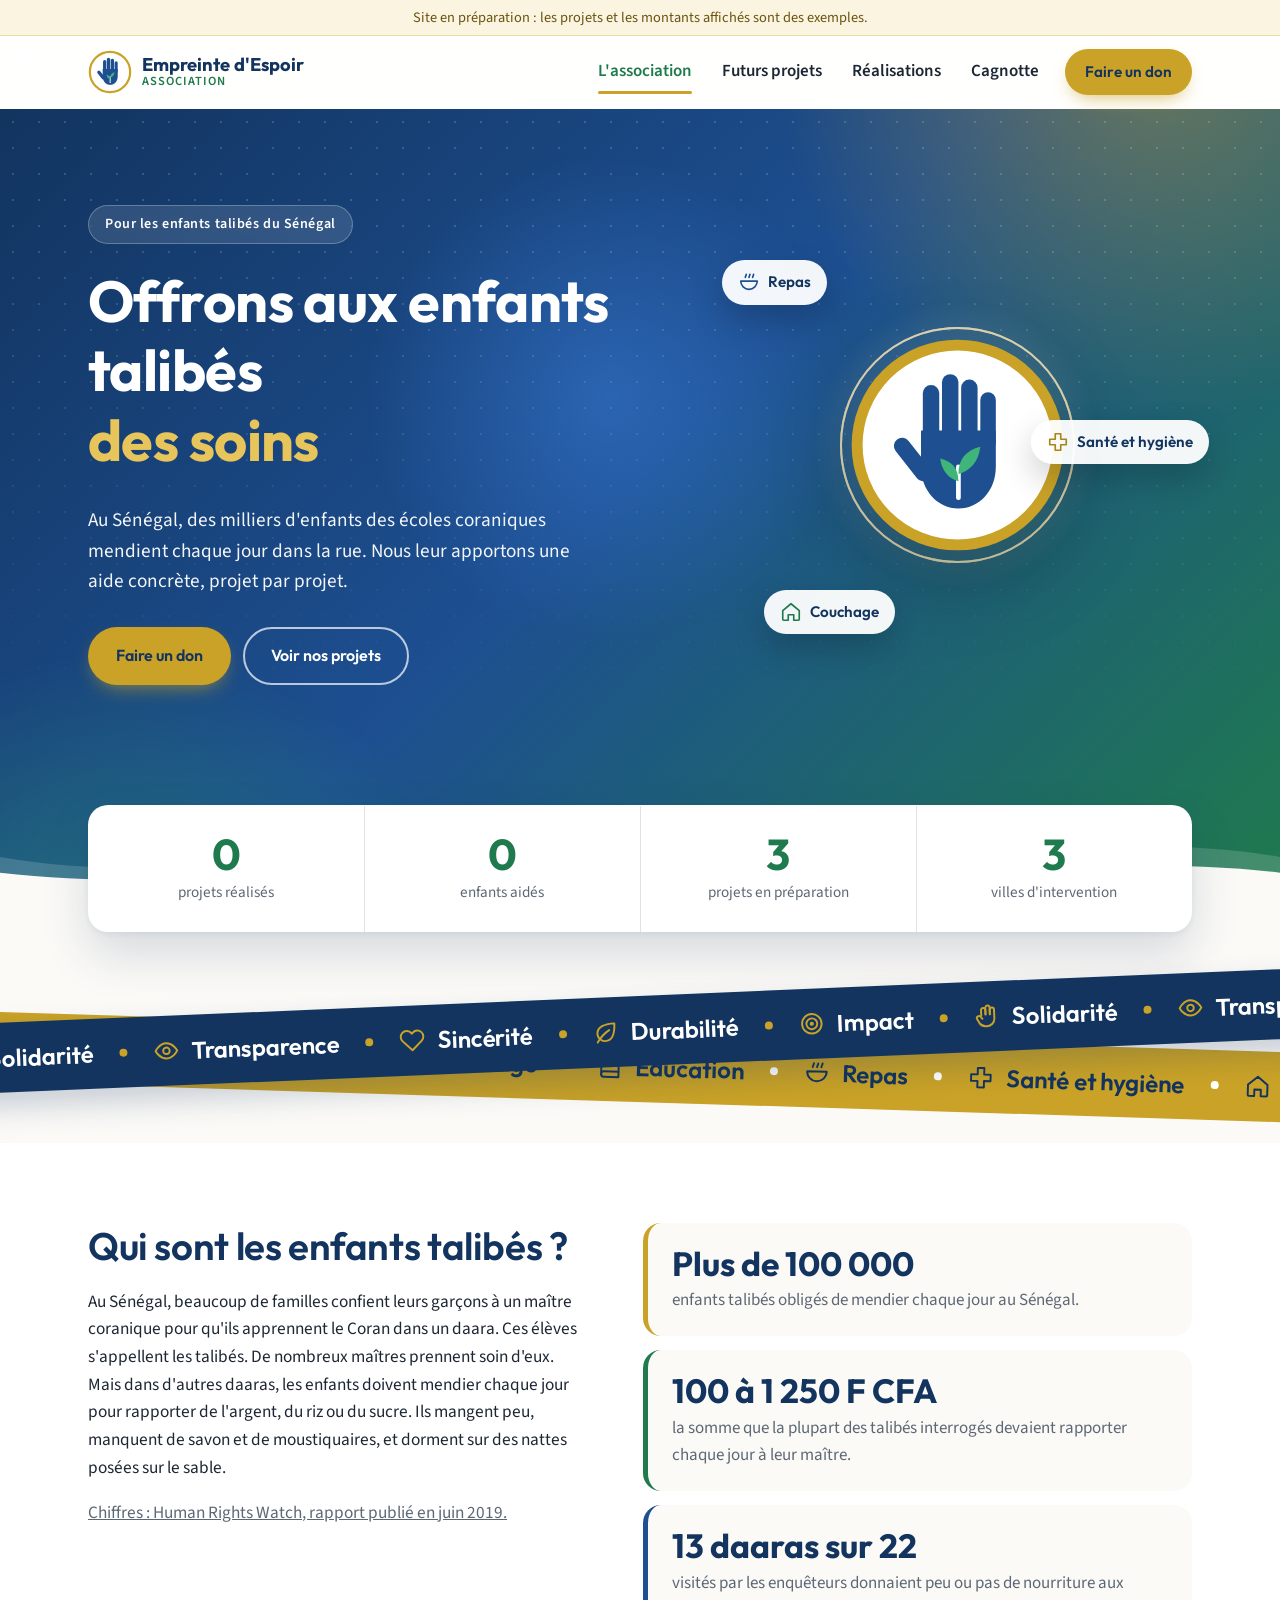
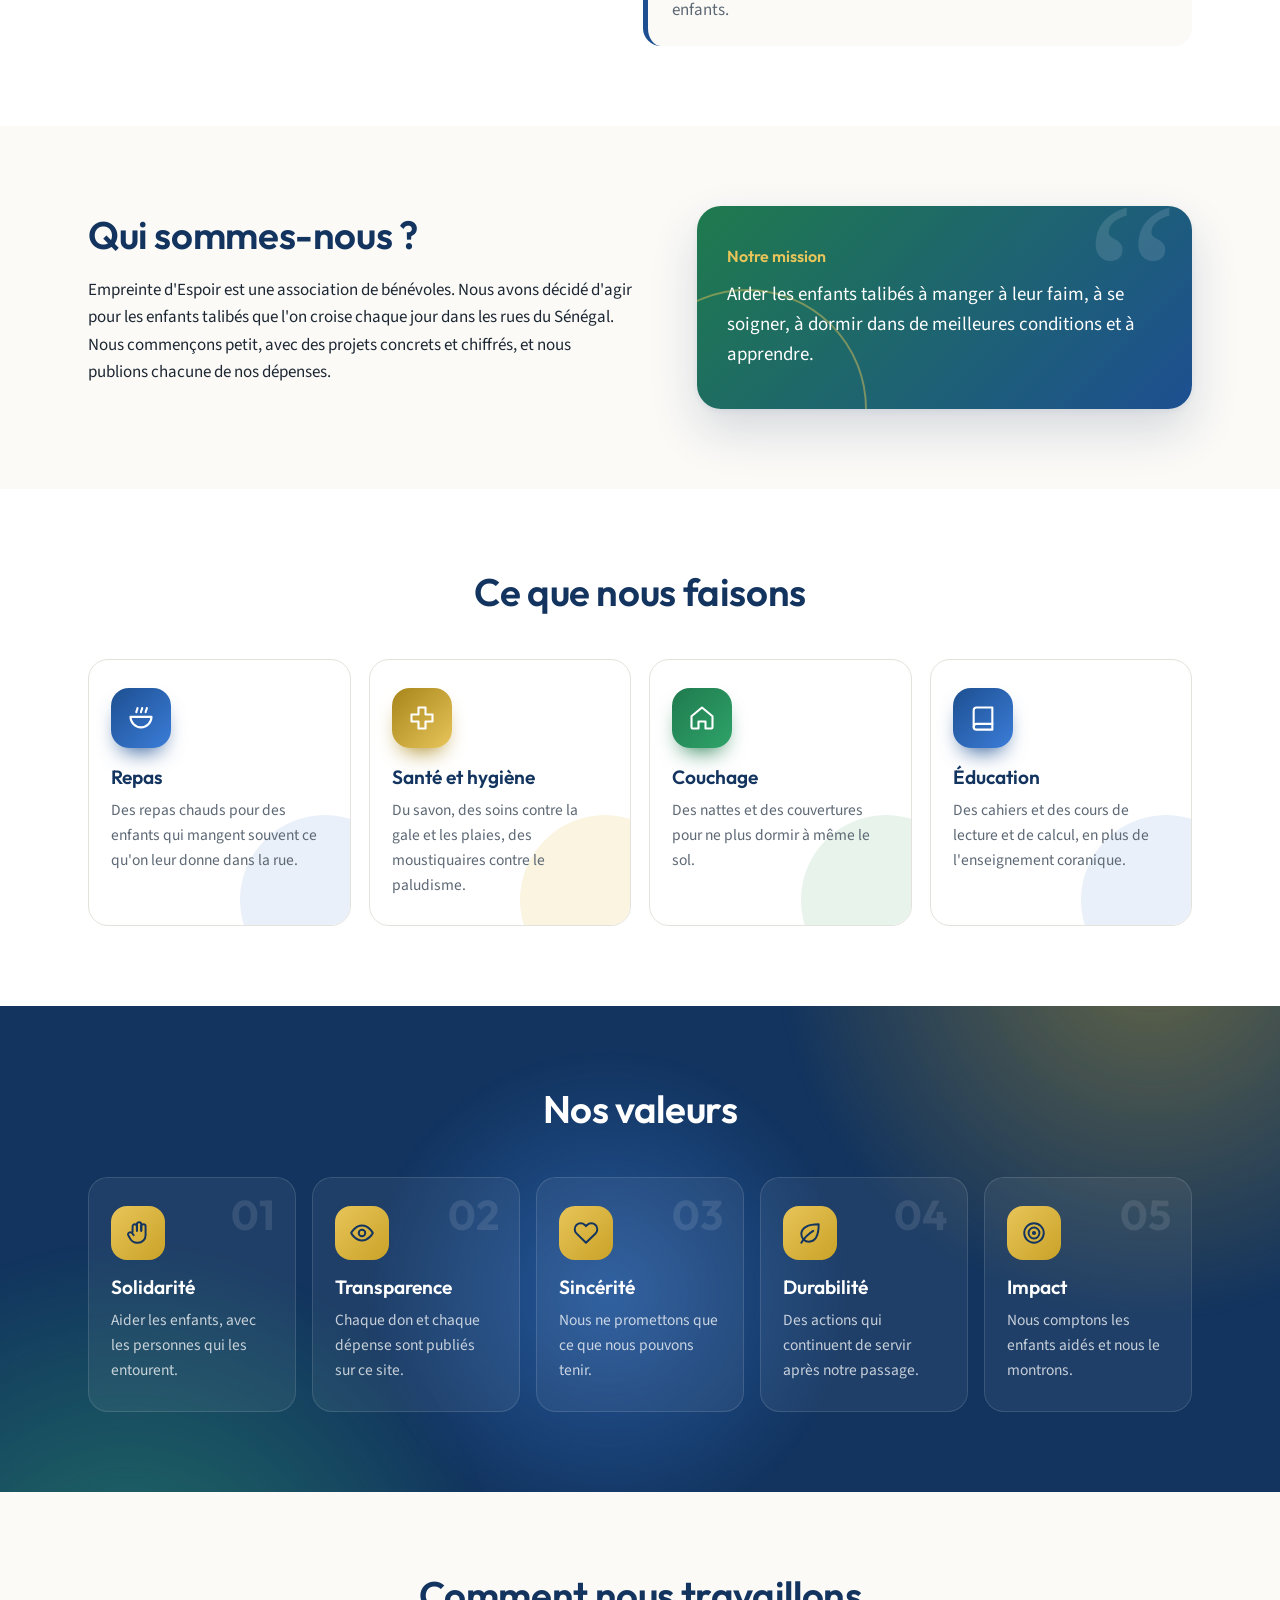
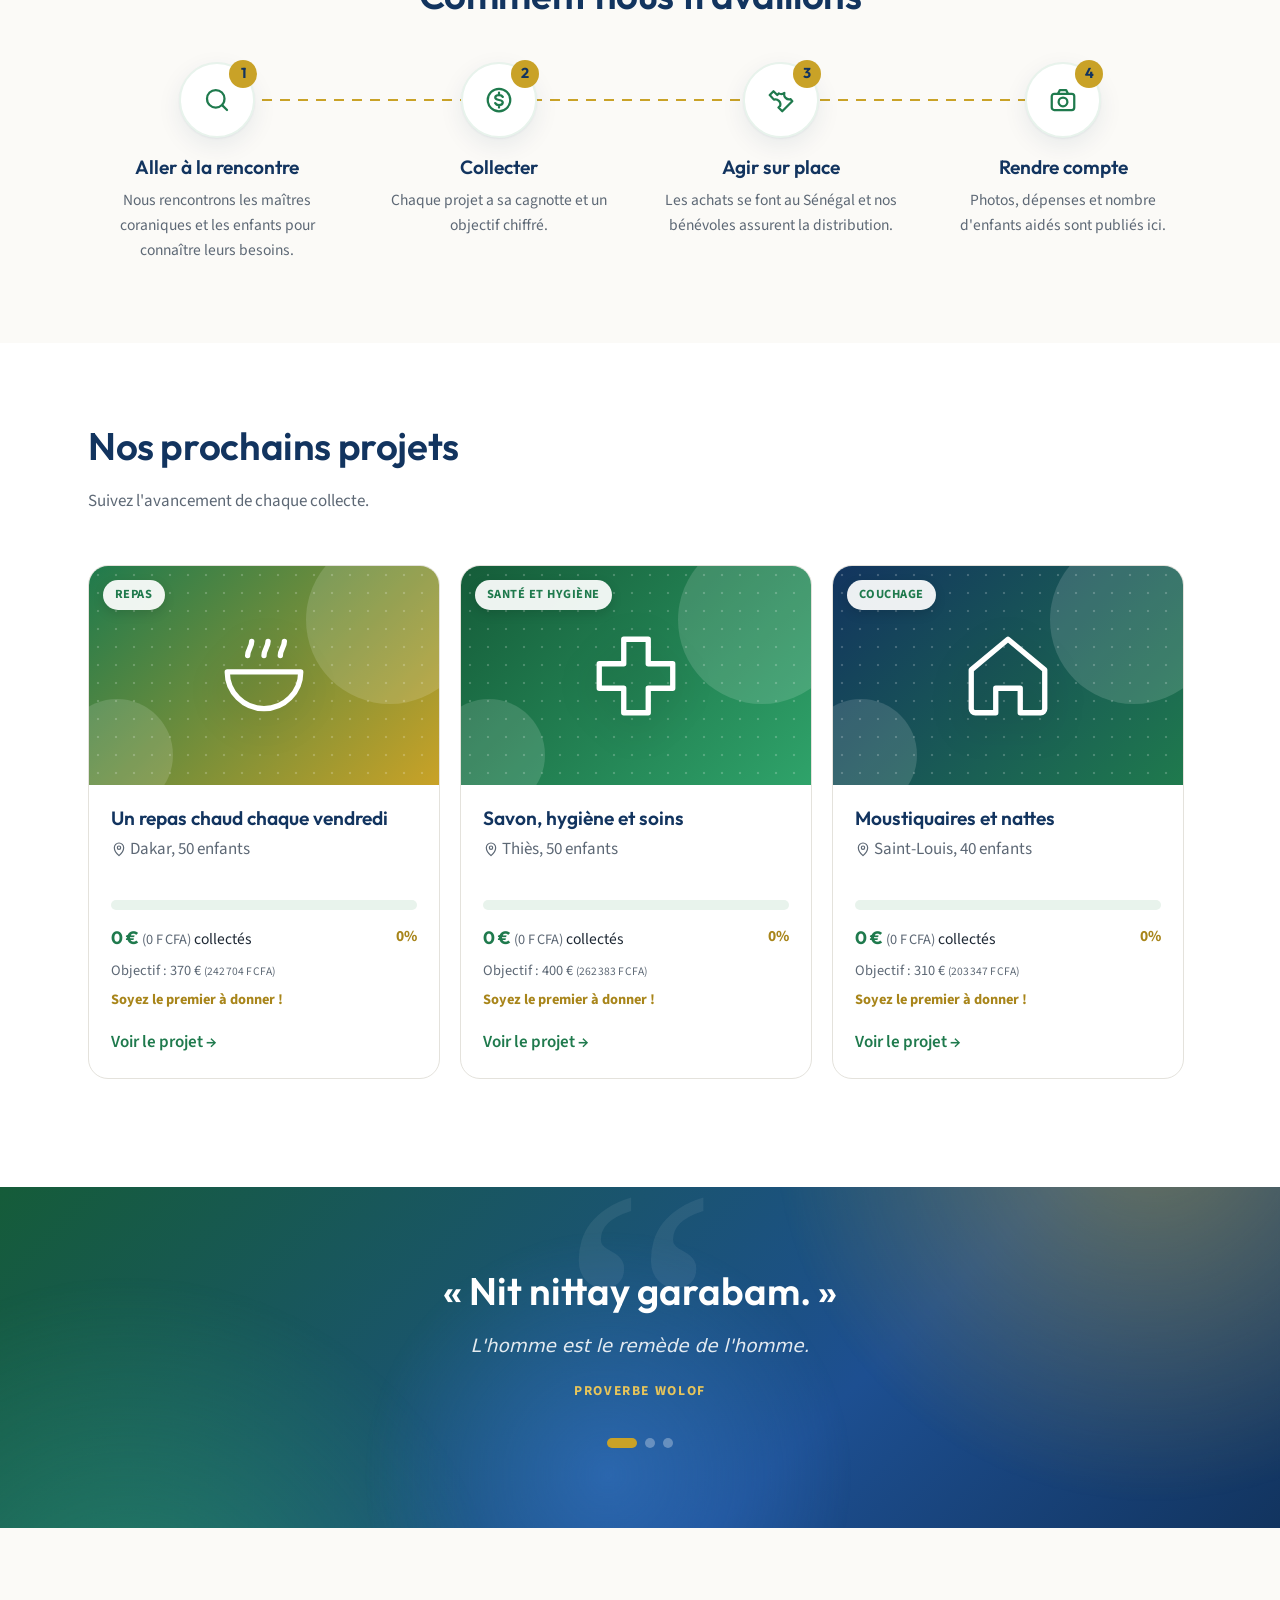
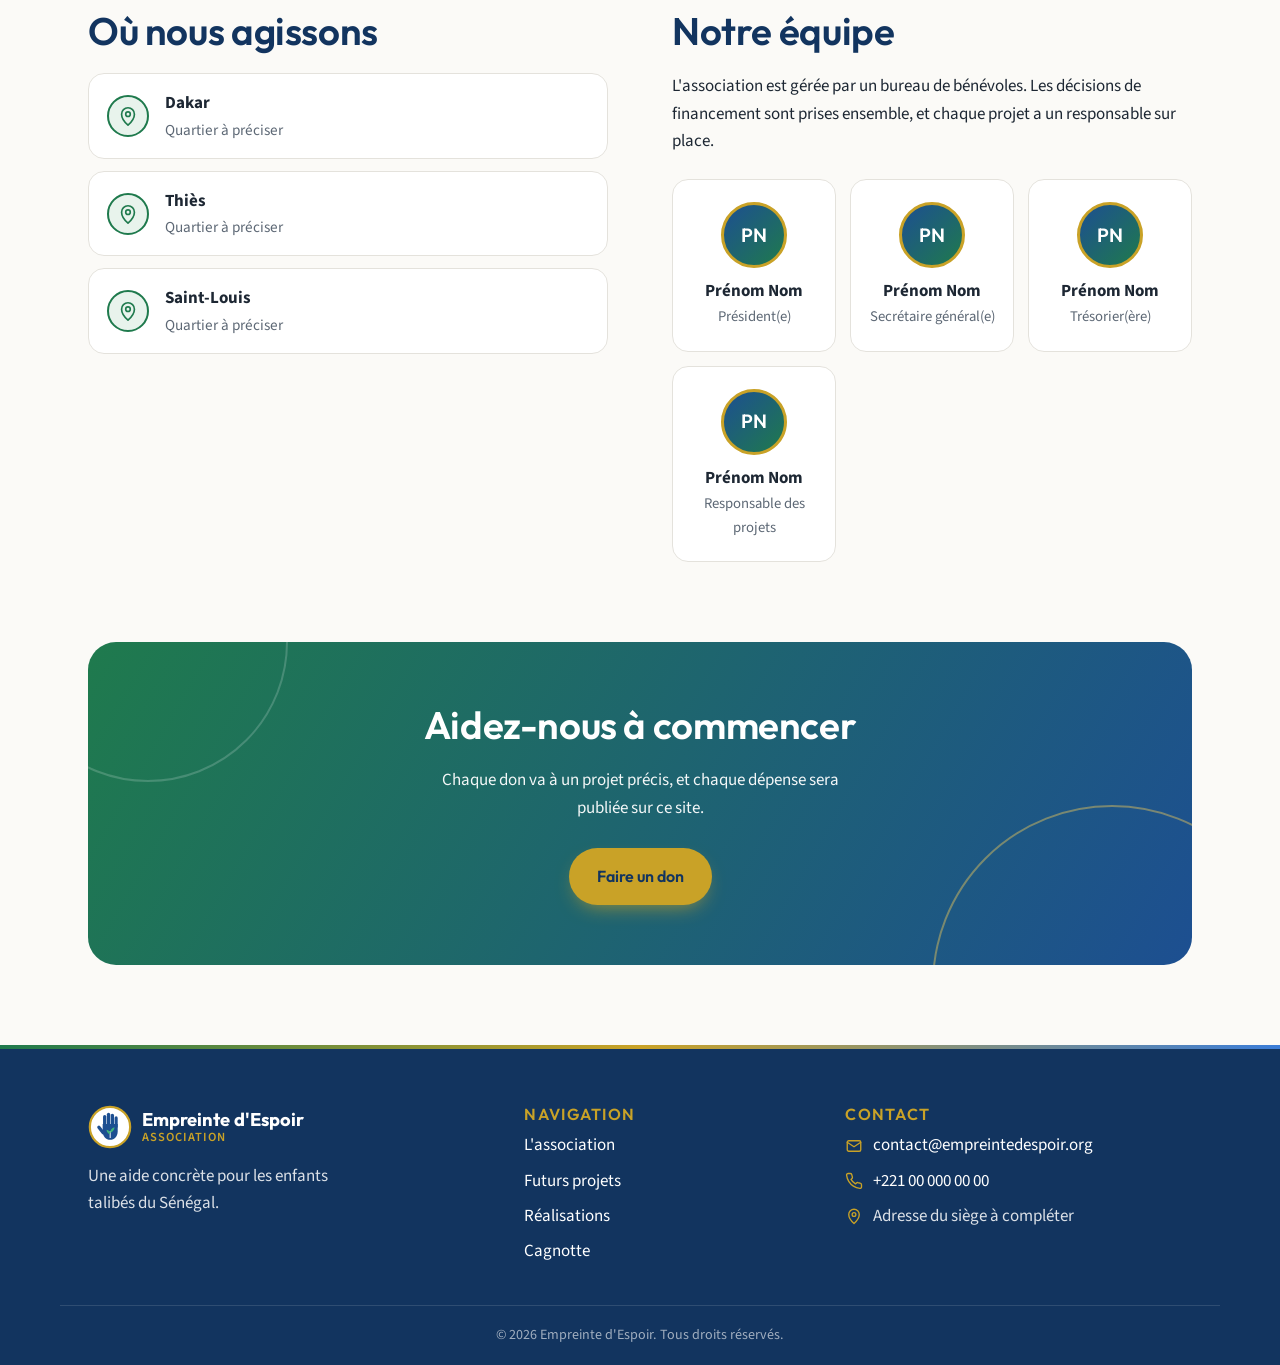
==== commit 0b8e852c: "Site recentré sur les enfants talibés, montants en euros et francs CFA - Section « Qui sont les enfa" ====
--- a/index.html
+++ b/index.html
@@ -3,10 +3,10 @@
 <head>
   <meta charset="utf-8">
   <meta name="viewport" content="width=device-width, initial-scale=1">
-  <title>Empreinte d'Espoir — Association solidaire</title>
-  <meta name="description" content="Empreinte d'Espoir agit auprès des personnes défavorisées en Afrique : accès à l'eau, éducation, santé, alimentation.">
-  <meta property="og:title" content="Empreinte d'Espoir — Association solidaire">
-  <meta property="og:description" content="Empreinte d'Espoir agit auprès des personnes défavorisées en Afrique : accès à l'eau, éducation, santé, alimentation.">
+  <title>Empreinte d'Espoir | Aide aux enfants talibés du Sénégal</title>
+  <meta name="description" content="Empreinte d'Espoir vient en aide aux enfants talibés du Sénégal : repas, soins, hygiène, couchage et éducation.">
+  <meta property="og:title" content="Empreinte d'Espoir | Aide aux enfants talibés du Sénégal">
+  <meta property="og:description" content="Empreinte d'Espoir vient en aide aux enfants talibés du Sénégal : repas, soins, hygiène, couchage et éducation.">
   <meta name="theme-color" content="#1d4f91">
   <link rel="icon" href="assets/img/logo.svg" type="image/svg+xml">
   <link rel="preconnect" href="https://fonts.googleapis.com">
@@ -21,12 +21,12 @@
     <section class="hero hero-home" data-aurora>
       <div class="container hero-grid">
         <div>
-          <span class="pill rise" style="--i:0"><span class="dot"></span>Association solidaire · Afrique</span>
-          <h1 class="rise" style="--i:1">Ensemble, apportons <span class="rotator" data-rotator aria-hidden="true"></span><span class="sr-only" data-rotator-sr></span></h1>
-          <p class="lead rise" style="--i:2" data-slogan></p>
+          <span class="pill rise" style="--i:0">Pour les enfants talibés du Sénégal</span>
+          <h1 class="rise" style="--i:1">Offrons aux enfants talibés <span class="rotator" data-rotator aria-hidden="true"></span><span class="sr-only" data-rotator-sr></span></h1>
+          <p class="lead rise" style="--i:2" data-accroche></p>
           <div class="hero-actions rise" style="--i:3">
-            <a class="btn btn-gold" href="cagnotte.html">Soutenir nos projets</a>
-            <a class="btn btn-outline" href="projets.html">Découvrir nos projets</a>
+            <a class="btn btn-gold" href="cagnotte.html">Faire un don</a>
+            <a class="btn btn-outline" href="projets.html">Voir nos projets</a>
           </div>
         </div>
         <div class="hero-visual" aria-hidden="true">
@@ -45,25 +45,34 @@
       <div class="marquee marquee-b"><div class="marquee-track" data-marquee="domaines"></div></div>
     </div>
 
+    <section class="section section-alt" id="talibes">
+      <div class="container talibes">
+        <div class="talibes-text" data-reveal="left">
+          <h2>Qui sont les enfants talibés ?</h2>
+          <p data-talibes-intro></p>
+          <p class="facts-source" data-talibes-source></p>
+        </div>
+        <div class="facts" data-talibes-chiffres></div>
+      </div>
+    </section>
+
     <section class="section" id="qui">
       <div class="container about">
         <div data-reveal="left">
-          <span class="eyebrow">Qui sommes-nous</span>
-          <h2>Une association née de la volonté d'agir</h2>
+          <h2>Qui sommes-nous ?</h2>
           <p data-qui></p>
         </div>
         <div class="mission-card" data-reveal="zoom">
-          <span class="eyebrow">Notre mission</span>
+          <span class="label">Notre mission</span>
           <p data-mission></p>
         </div>
       </div>
     </section>
 
-    <section class="section section-alt" id="domaines">
+    <section class="section section-alt" id="actions">
       <div class="container">
         <div class="section-head center" data-reveal>
-          <span class="eyebrow">Nos domaines d'action</span>
-          <h2>Là où chaque don fait la différence</h2>
+          <h2>Ce que nous faisons</h2>
         </div>
         <div class="domains" data-domaines></div>
       </div>
@@ -72,8 +81,7 @@
     <section class="section section-dark" id="valeurs" data-aurora>
       <div class="container">
         <div class="section-head center" data-reveal>
-          <span class="eyebrow">Nos valeurs</span>
-          <h2>Ce qui guide chacune de nos actions</h2>
+          <h2>Nos valeurs</h2>
         </div>
         <div class="values" data-valeurs></div>
       </div>
@@ -82,8 +90,7 @@
     <section class="section" id="fonctionnement">
       <div class="container">
         <div class="section-head center" data-reveal>
-          <span class="eyebrow">Comment ça marche</span>
-          <h2>De votre don à l'action sur le terrain</h2>
+          <h2>Comment nous travaillons</h2>
         </div>
         <ol class="steps" data-etapes></ol>
       </div>
@@ -92,9 +99,8 @@
     <section class="section section-alt">
       <div class="container">
         <div class="section-head" data-reveal>
-          <span class="eyebrow">En préparation</span>
           <h2>Nos prochains projets</h2>
-          <p class="muted">Chaque don nous rapproche de l'objectif. Suivez l'avancement de chaque collecte.</p>
+          <p class="muted">Suivez l'avancement de chaque collecte.</p>
         </div>
         <div class="carousel" data-carousel data-reveal>
           <div class="carousel-track" data-apercu></div>
@@ -109,13 +115,11 @@
     <section class="section" id="organisation">
       <div class="container two-col">
         <div>
-          <span class="eyebrow">Zones d'intervention</span>
-          <h2>Là où nous agissons</h2>
+          <h2>Où nous agissons</h2>
           <ul class="zones" data-zones></ul>
         </div>
         <div>
-          <span class="eyebrow">L'organisation</span>
-          <h2>Une équipe engagée</h2>
+          <h2>Notre équipe</h2>
           <p data-organisation></p>
           <ul class="team" data-equipe></ul>
         </div>
@@ -125,9 +129,9 @@
     <section class="section pt-0">
       <div class="container">
         <div class="cta" data-reveal="zoom">
-          <h2>Votre geste change des vies</h2>
-          <p>Chaque don est affecté à un projet précis, et chaque dépense est publiée sur ce site.</p>
-          <a class="btn btn-gold" href="cagnotte.html">Je fais un don</a>
+          <h2>Aidez-nous à commencer</h2>
+          <p>Chaque don va à un projet précis, et chaque dépense sera publiée sur ce site.</p>
+          <a class="btn btn-gold" href="cagnotte.html">Faire un don</a>
         </div>
       </div>
     </section>
--- a/assets/css/style.css
+++ b/assets/css/style.css
@@ -1,4 +1,4 @@
-/* ============ Empreinte d'Espoir — feuille de style ============ */
+/* ============ Empreinte d'Espoir : feuille de style ============ */
 :root {
   --green: #1f7a4d;
   --green-dark: #155c39;
@@ -218,18 +218,11 @@
   font-weight: 600; font-size: .88rem; letter-spacing: .04em;
   -webkit-backdrop-filter: blur(6px); backdrop-filter: blur(6px);
 }
-.pill .dot { width: 8px; height: 8px; border-radius: 50%; background: var(--gold); animation: ping 2s ease-out infinite; }
-@keyframes ping {
-  0% { box-shadow: 0 0 0 0 rgba(232, 197, 90, .8); }
-  80%, 100% { box-shadow: 0 0 0 10px rgba(232, 197, 90, 0); }
-}
 
 /* Mots qui défilent dans le titre */
 .rotator { display: block; position: relative; height: 1.25em; overflow: hidden; }
 .rotator span {
-  position: absolute; left: 0; top: 0; line-height: 1.25; white-space: nowrap;
-  background: linear-gradient(90deg, var(--gold-light), var(--gold));
-  -webkit-background-clip: text; background-clip: text; color: transparent;
+  position: absolute; left: 0; top: 0; line-height: 1.25; white-space: nowrap; color: var(--gold-light);
   opacity: 0; transform: translateY(100%);
   transition: transform .8s var(--ease), opacity .8s var(--ease);
 }
@@ -277,12 +270,12 @@
 .stats.stats-3 { grid-template-columns: 1fr; }
 @media (min-width: 720px) { .stats.stats-3 { grid-template-columns: repeat(3, 1fr); } }
 .stat { padding: 26px 16px; text-align: center; box-shadow: 1px 1px 0 var(--line); }
-.stat strong {
-  display: block; font-family: var(--font-title); font-size: clamp(1.9rem, 5vw, 2.7rem); line-height: 1.1;
-  background: linear-gradient(135deg, var(--green), var(--blue));
-  -webkit-background-clip: text; background-clip: text; color: transparent;
-}
+.stat strong { display: block; font-family: var(--font-title); font-size: clamp(1.9rem, 5vw, 2.7rem); line-height: 1.1; color: var(--green); }
 .stat > span { color: var(--muted); font-size: .95rem; }
+
+/* Équivalent dans l'autre monnaie, entre parenthèses */
+.alt { font-family: var(--font-body); font-weight: 400; font-size: .8em; color: var(--muted); white-space: nowrap; }
+.stat .alt, .total-card .alt { display: block; margin-top: 2px; font-size: .9rem; }
 
 /* ---------- Bandeaux qui défilent ---------- */
 .marquees { position: relative; overflow: hidden; padding: 64px 0 40px; }
@@ -295,8 +288,8 @@
 .mq-item { display: inline-flex; align-items: center; gap: 12px; padding: 0 26px; font-family: var(--font-title); font-weight: 600; font-size: clamp(1.1rem, 2.6vw, 1.5rem); white-space: nowrap; }
 .mq-item .icon { width: 26px; height: 26px; color: var(--gold); }
 .marquee-b .mq-item .icon { color: var(--blue-dark); }
-.mq-sep { display: inline-flex; align-items: center; color: var(--gold); }
-.marquee-b .mq-sep { color: var(--white); }
+.mq-sep { flex-shrink: 0; align-self: center; width: 8px; height: 8px; border-radius: 50%; background: var(--gold); }
+.marquee-b .mq-sep { background: var(--white); }
 @keyframes marquee { to { transform: translateX(-50%); } }
 
 /* ---------- Sections ---------- */
@@ -307,13 +300,8 @@
 .section-dark h2, .section-dark h3 { color: var(--white); }
 .section-head { max-width: 680px; margin-bottom: 44px; }
 .section-head.center { margin-left: auto; margin-right: auto; text-align: center; }
-.eyebrow {
-  display: inline-flex; align-items: center; gap: 10px; margin-bottom: 12px;
-  font-family: var(--font-title); font-weight: 600; font-size: .85rem; letter-spacing: .14em; text-transform: uppercase;
-  color: var(--green);
-}
-.eyebrow::before { content: ""; width: 26px; height: 2px; border-radius: 2px; background: currentColor; }
-.hero .eyebrow, .section-dark .eyebrow { color: var(--gold-light); }
+.section-head p { margin: 0; }
+.label { display: block; margin-bottom: 10px; font-family: var(--font-title); font-weight: 600; font-size: 1rem; color: var(--gold-light); }
 .two-col { display: grid; gap: 40px; }
 @media (min-width: 900px) { .two-col { grid-template-columns: 1fr 1fr; gap: 64px; } }
 
@@ -334,8 +322,24 @@
   border-radius: 50%; border: 2px solid rgba(232, 197, 90, .45); animation: breathe 7s ease-in-out infinite;
 }
 @keyframes breathe { 50% { transform: scale(1.18); } }
-.mission-card .eyebrow { color: var(--gold-light); }
 .mission-card p { font-size: 1.18rem; margin: 0; }
+
+/* Qui sont les enfants talibés ? */
+.talibes { display: grid; gap: 36px; }
+@media (min-width: 900px) { .talibes { grid-template-columns: 1fr 1.1fr; gap: 56px; align-items: start; } }
+.talibes-text p { font-size: 1.08rem; }
+.facts { display: grid; gap: 14px; }
+.fact {
+  padding: 22px 24px; border-radius: 18px; background: var(--bg); border-left: 5px solid var(--gold);
+  transition: transform .35s var(--ease), box-shadow .35s;
+}
+.fact:nth-child(2) { border-left-color: var(--green); }
+.fact:nth-child(3) { border-left-color: var(--blue); }
+.fact:hover { transform: translateX(6px); box-shadow: var(--shadow); }
+.fact strong { display: block; font-family: var(--font-title); font-size: clamp(1.6rem, 4vw, 2.1rem); line-height: 1.15; color: var(--blue-dark); }
+.fact p { margin: 4px 0 0; color: var(--muted); }
+.facts-source { margin: 0; font-size: .88rem; color: var(--muted); }
+.facts-source a { color: var(--muted); }
 
 /* Domaines d'action */
 .domains { display: grid; gap: 18px; grid-template-columns: repeat(auto-fit, minmax(200px, 1fr)); }
@@ -463,6 +467,7 @@
 .ph-edu { --p1: var(--gold-dark); --p2: var(--gold-light); }
 .ph-sante { --p1: var(--green-dark); --p2: var(--green-light); }
 .ph-food { --p1: var(--green); --p2: var(--gold); }
+.ph-couchage { --p1: var(--blue-dark); --p2: var(--green); }
 .ph::before {
   content: ""; position: absolute; inset: 0;
   background-image: radial-gradient(rgba(255, 255, 255, .2) 1.2px, transparent 1.6px); background-size: 18px 18px;
@@ -493,6 +498,8 @@
 .progress-meta .pct { font-weight: 700; color: var(--gold-dark); }
 .progress-sub { color: var(--muted); font-size: .9rem; }
 .first { color: var(--gold-dark); font-weight: 700; }
+.exemple { display: flex; align-items: flex-start; gap: 8px; margin: 14px 0 0; font-size: .95rem; }
+.exemple .icon { margin-top: 4px; color: var(--gold-dark); }
 
 /* ---------- Citations ---------- */
 .quotes-section { overflow: hidden; isolation: isolate; text-align: center; color: var(--white); background: linear-gradient(135deg, var(--green-dark), var(--blue) 65%, var(--blue-dark)); }
@@ -612,6 +619,9 @@
 .expenses { width: 100%; border-collapse: collapse; font-size: .97rem; }
 .expenses td { padding: 9px 0; border-bottom: 1px dashed var(--line); }
 .expenses td:last-child { padding-left: 12px; text-align: right; white-space: nowrap; font-variant-numeric: tabular-nums; }
+.expenses .alt { display: block; font-size: .82rem; }
+.meta-line { display: flex; flex-wrap: wrap; gap: 6px 18px; }
+.meta-line span { display: inline-flex; align-items: center; gap: 6px; }
 .expenses tfoot td { padding-top: 12px; border-bottom: 0; border-top: 2px solid var(--blue-dark); font-weight: 700; color: var(--blue-dark); }
 .result { margin-top: 20px; padding: 16px 18px; background: var(--green-soft); border-left: 4px solid var(--green); border-radius: 0 12px 12px 0; }
 .result .h-small { margin-top: 0; color: var(--green-dark); }
@@ -619,7 +629,6 @@
 
 /* Page « bientôt » tant qu'aucun projet n'est terminé */
 .coming { max-width: 780px; margin: 0 auto; text-align: center; }
-.coming .eyebrow::before { display: none; }
 .sprout { width: 190px; height: 190px; margin: 0 auto; }
 .sprout svg { width: 100%; height: 100%; overflow: visible; }
 .sp-ground { fill: none; stroke: var(--gold); stroke-width: 4; stroke-linecap: round; }
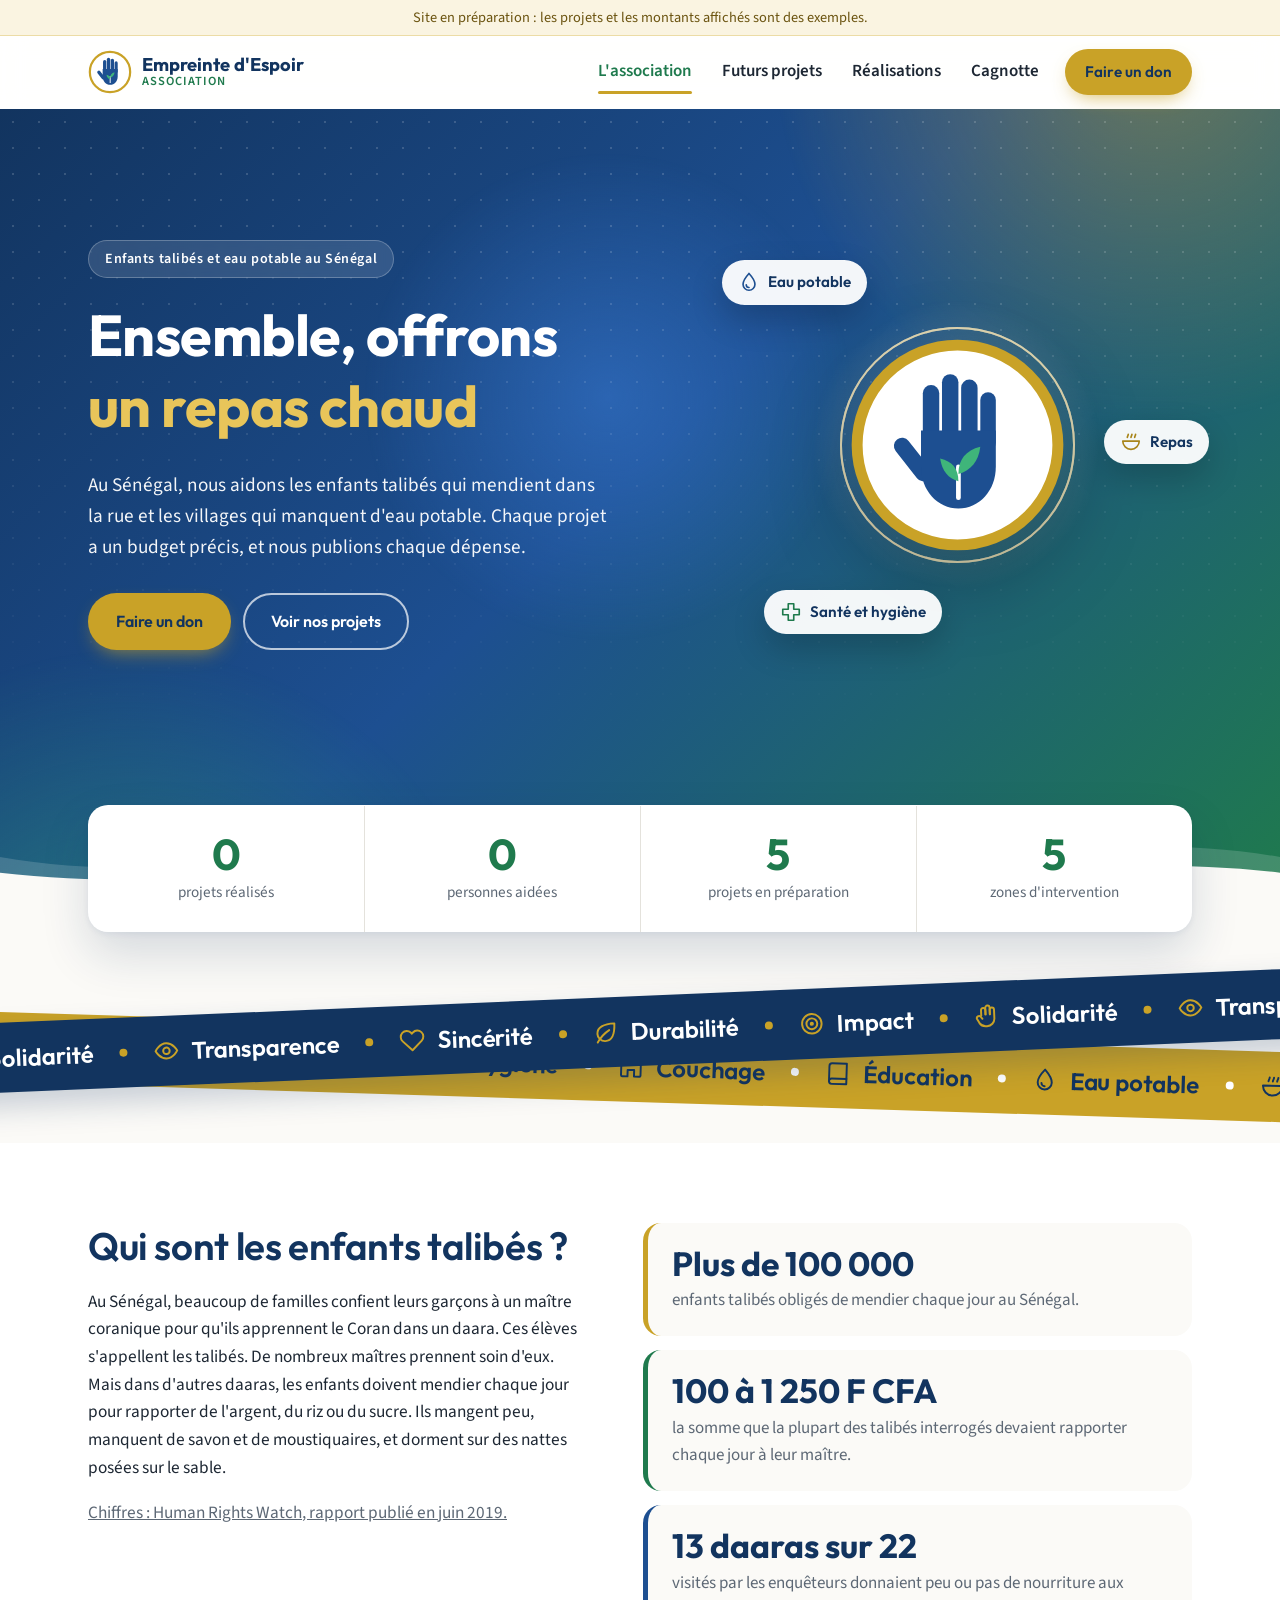
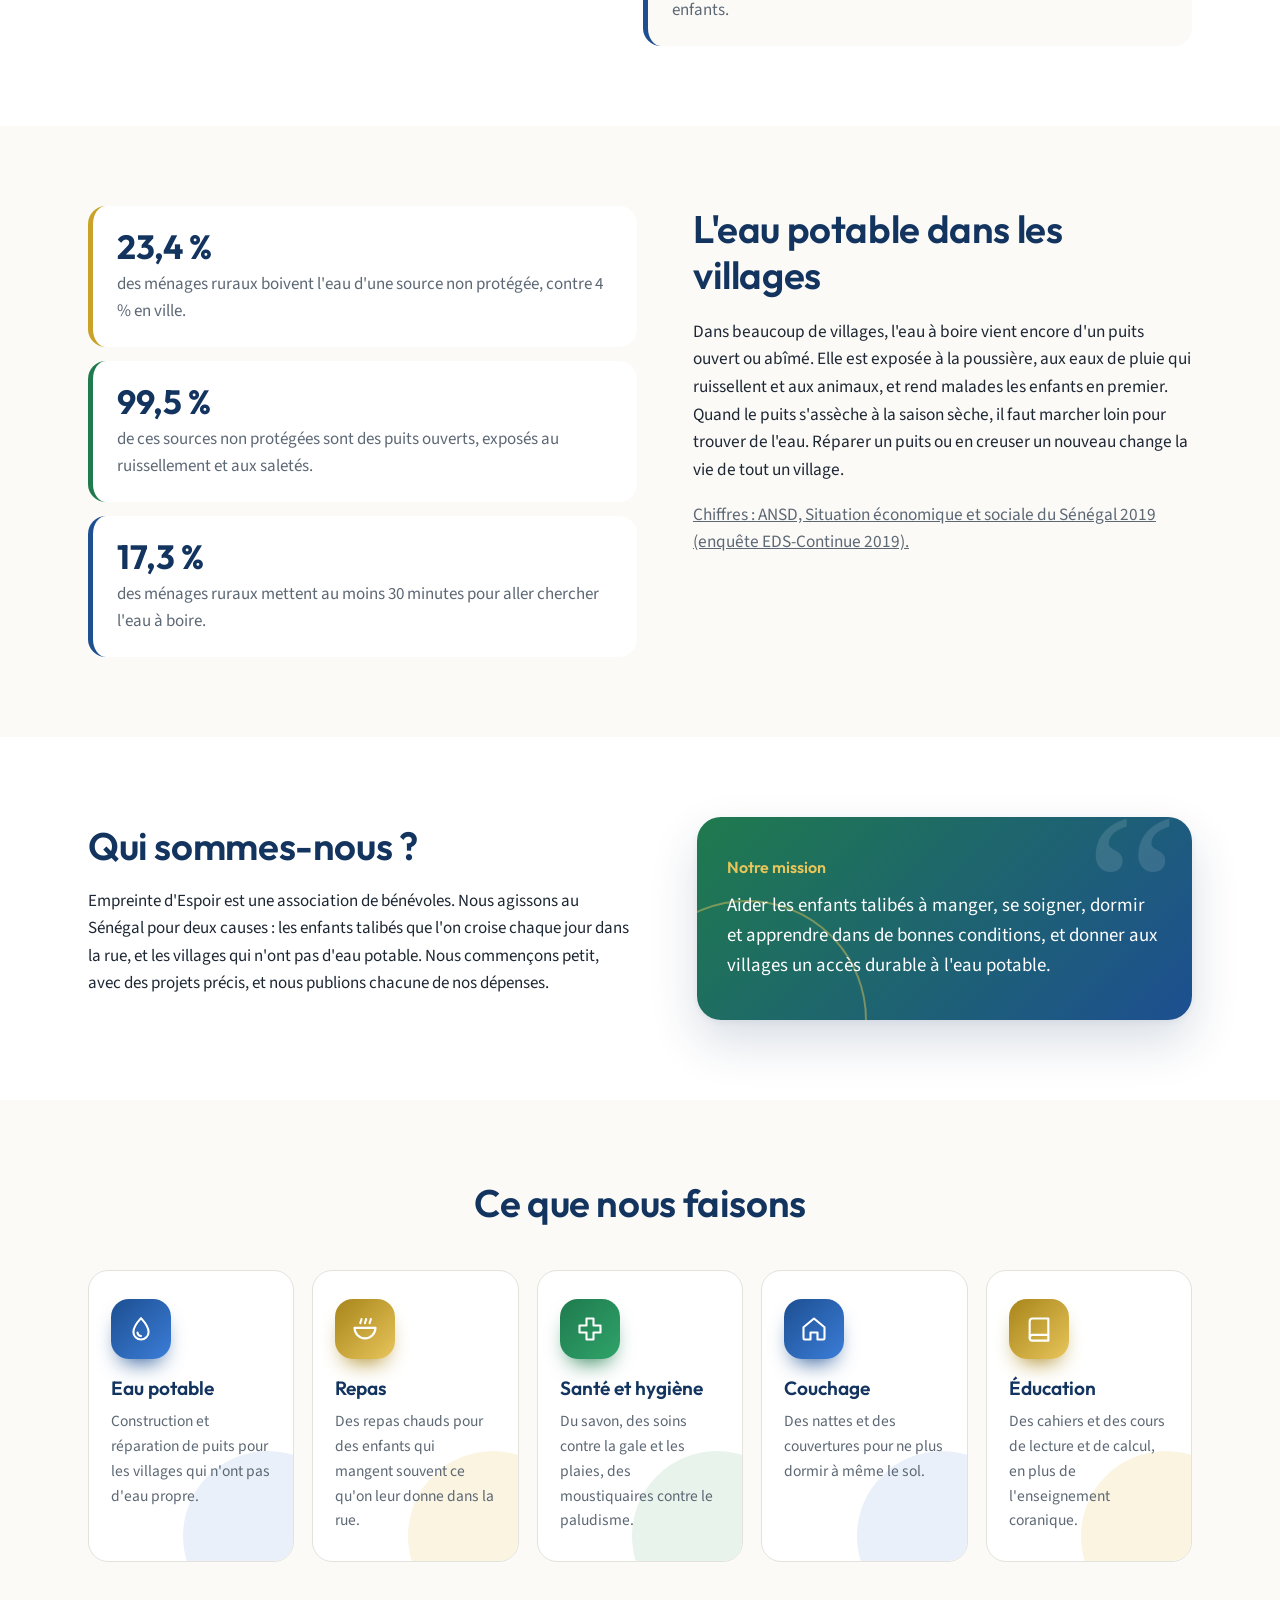
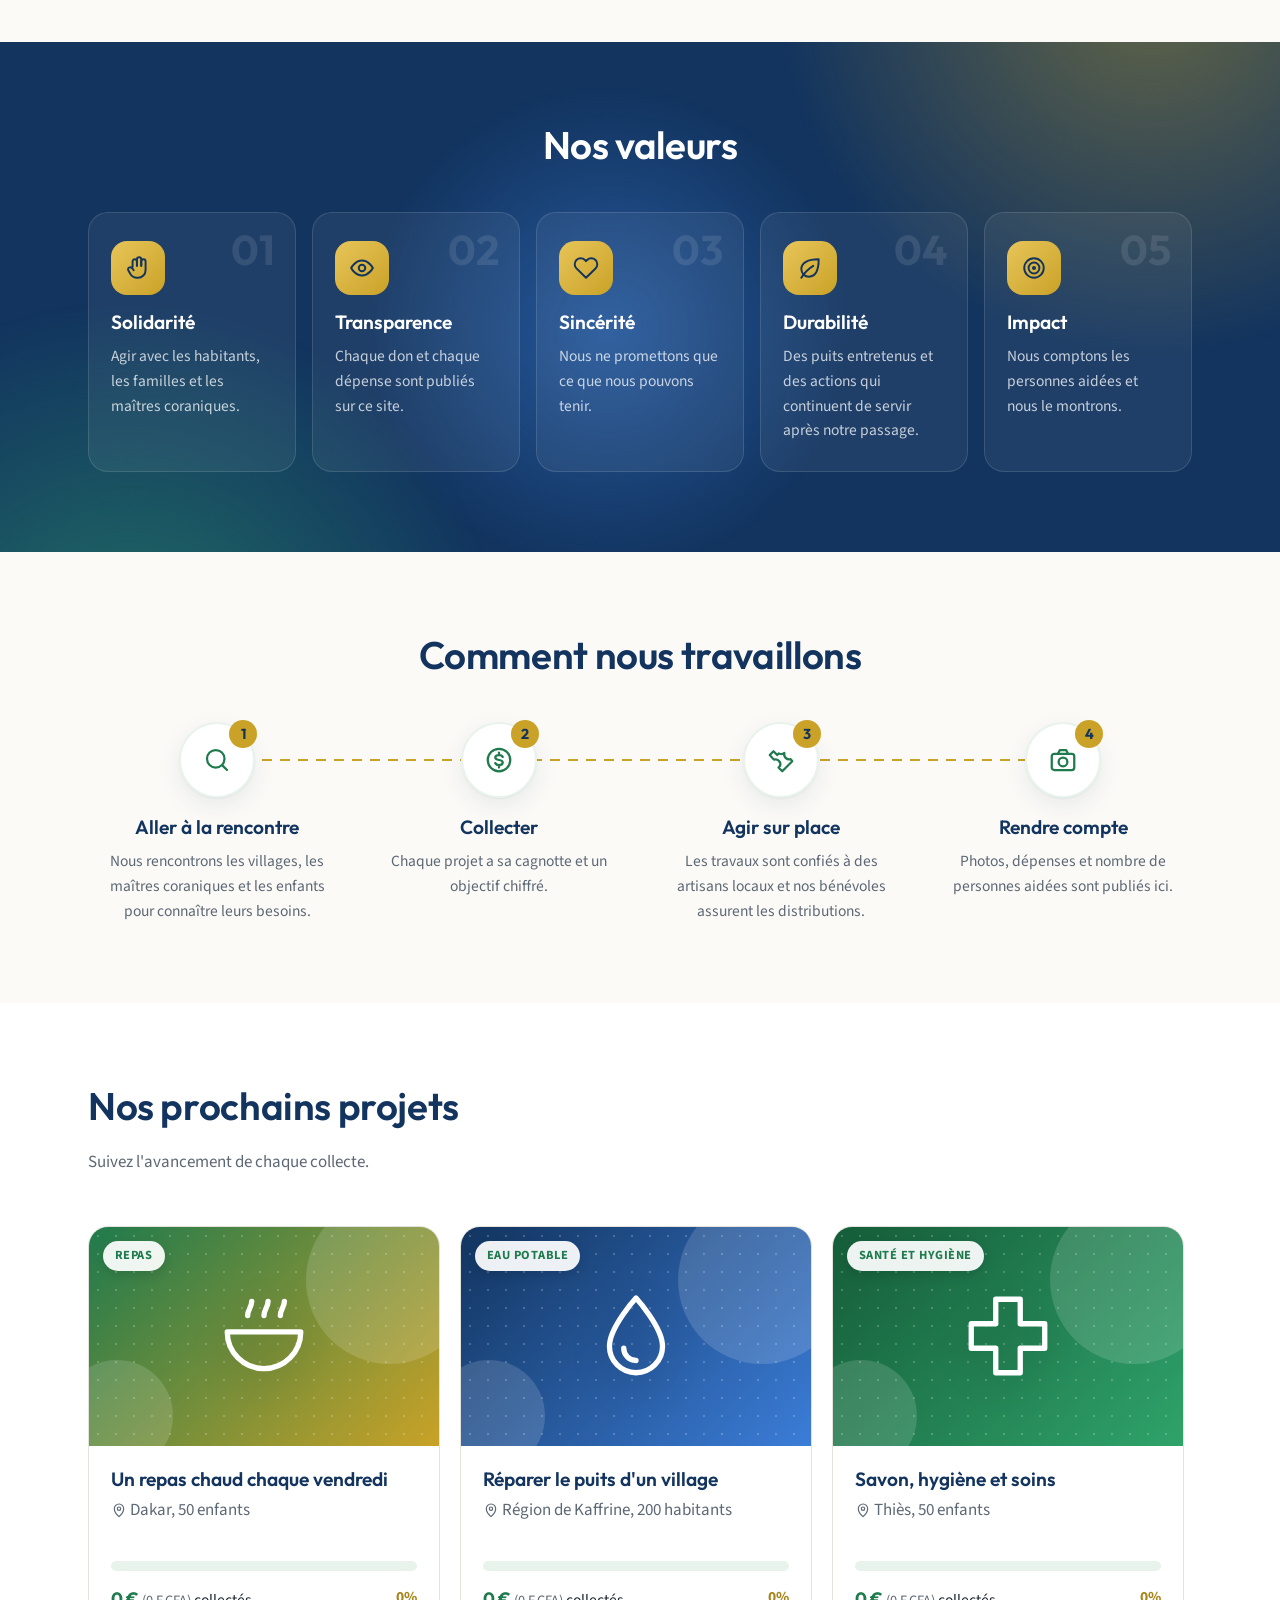
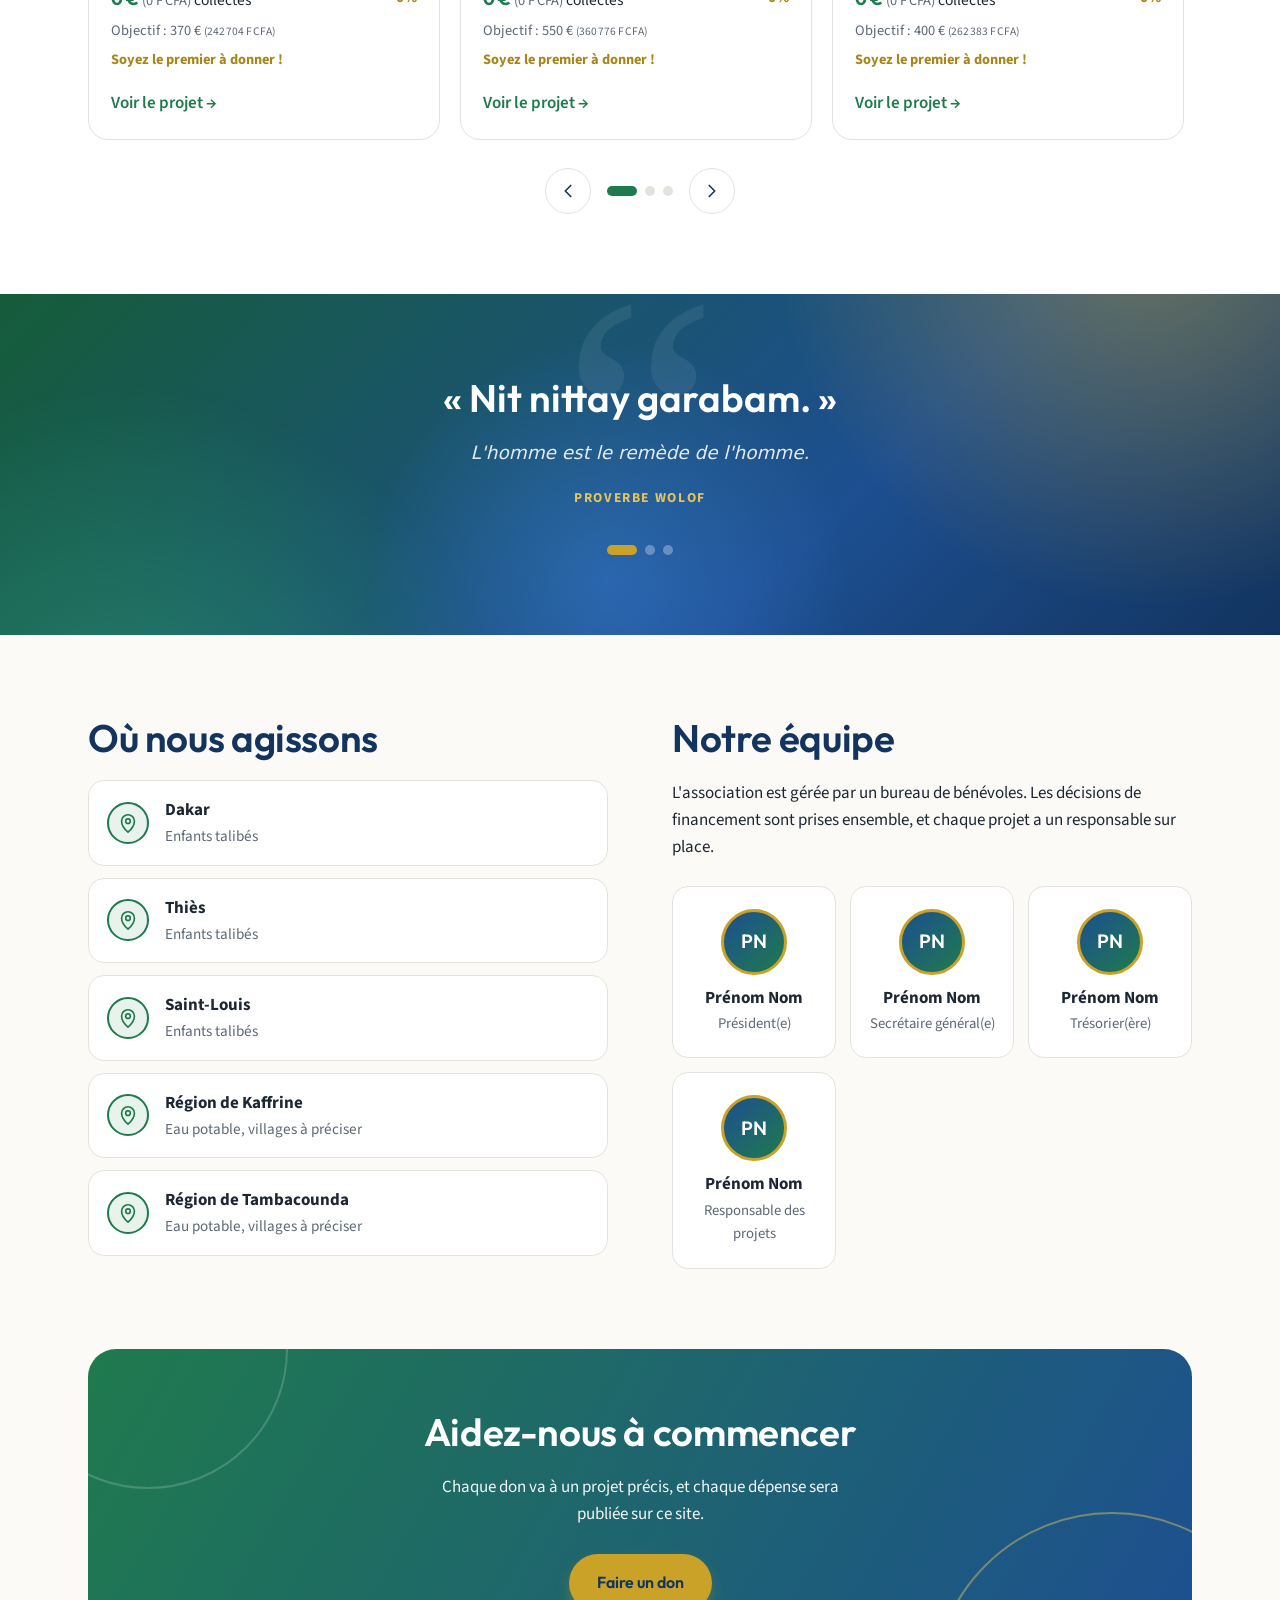
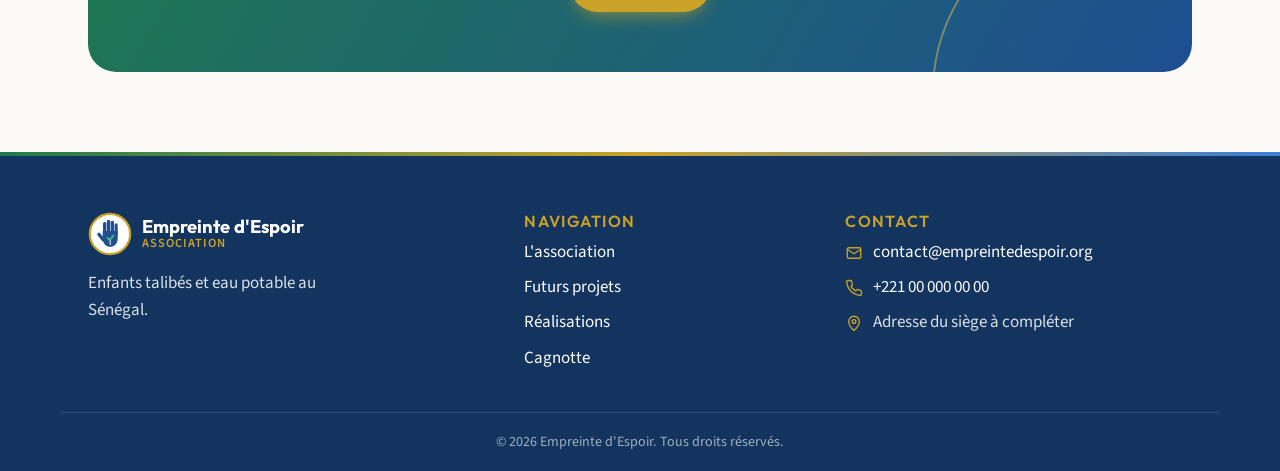
==== commit dc7c901c: "Ajout de la cause eau potable : puits à construire et à réparer - Section « L'eau potable dans les v" ====
--- a/index.html
+++ b/index.html
@@ -3,10 +3,10 @@
 <head>
   <meta charset="utf-8">
   <meta name="viewport" content="width=device-width, initial-scale=1">
-  <title>Empreinte d'Espoir | Aide aux enfants talibés du Sénégal</title>
-  <meta name="description" content="Empreinte d'Espoir vient en aide aux enfants talibés du Sénégal : repas, soins, hygiène, couchage et éducation.">
-  <meta property="og:title" content="Empreinte d'Espoir | Aide aux enfants talibés du Sénégal">
-  <meta property="og:description" content="Empreinte d'Espoir vient en aide aux enfants talibés du Sénégal : repas, soins, hygiène, couchage et éducation.">
+  <title>Empreinte d'Espoir | Enfants talibés et eau potable au Sénégal</title>
+  <meta name="description" content="Empreinte d'Espoir agit au Sénégal pour les enfants talibés (repas, soins, couchage, éducation) et pour l'eau potable dans les villages (construction et réparation de puits).">
+  <meta property="og:title" content="Empreinte d'Espoir | Enfants talibés et eau potable au Sénégal">
+  <meta property="og:description" content="Empreinte d'Espoir agit au Sénégal pour les enfants talibés (repas, soins, couchage, éducation) et pour l'eau potable dans les villages (construction et réparation de puits).">
   <meta name="theme-color" content="#1d4f91">
   <link rel="icon" href="assets/img/logo.svg" type="image/svg+xml">
   <link rel="preconnect" href="https://fonts.googleapis.com">
@@ -21,8 +21,8 @@
     <section class="hero hero-home" data-aurora>
       <div class="container hero-grid">
         <div>
-          <span class="pill rise" style="--i:0">Pour les enfants talibés du Sénégal</span>
-          <h1 class="rise" style="--i:1">Offrons aux enfants talibés <span class="rotator" data-rotator aria-hidden="true"></span><span class="sr-only" data-rotator-sr></span></h1>
+          <span class="pill rise" style="--i:0">Enfants talibés et eau potable au Sénégal</span>
+          <h1 class="rise" style="--i:1">Ensemble, offrons <span class="rotator" data-rotator aria-hidden="true"></span><span class="sr-only" data-rotator-sr></span></h1>
           <p class="lead rise" style="--i:2" data-accroche></p>
           <div class="hero-actions rise" style="--i:3">
             <a class="btn btn-gold" href="cagnotte.html">Faire un don</a>
@@ -45,18 +45,15 @@
       <div class="marquee marquee-b"><div class="marquee-track" data-marquee="domaines"></div></div>
     </div>
 
-    <section class="section section-alt" id="talibes">
-      <div class="container talibes">
-        <div class="talibes-text" data-reveal="left">
-          <h2>Qui sont les enfants talibés ?</h2>
-          <p data-talibes-intro></p>
-          <p class="facts-source" data-talibes-source></p>
-        </div>
-        <div class="facts" data-talibes-chiffres></div>
-      </div>
+    <section class="section section-alt" id="talibes" data-cause-section="talibes">
+      <div class="container cause" data-cause-content></div>
     </section>
 
-    <section class="section" id="qui">
+    <section class="section cause-reverse" id="eau" data-cause-section="eau">
+      <div class="container cause" data-cause-content></div>
+    </section>
+
+    <section class="section section-alt" id="qui">
       <div class="container about">
         <div data-reveal="left">
           <h2>Qui sommes-nous ?</h2>
@@ -69,7 +66,7 @@
       </div>
     </section>
 
-    <section class="section section-alt" id="actions">
+    <section class="section" id="actions">
       <div class="container">
         <div class="section-head center" data-reveal>
           <h2>Ce que nous faisons</h2>
--- a/assets/css/style.css
+++ b/assets/css/style.css
@@ -324,10 +324,15 @@
 @keyframes breathe { 50% { transform: scale(1.18); } }
 .mission-card p { font-size: 1.18rem; margin: 0; }
 
-/* Qui sont les enfants talibés ? */
-.talibes { display: grid; gap: 36px; }
-@media (min-width: 900px) { .talibes { grid-template-columns: 1fr 1.1fr; gap: 56px; align-items: start; } }
-.talibes-text p { font-size: 1.08rem; }
+/* Les causes : enfants talibés, eau potable */
+.cause { display: grid; gap: 36px; }
+@media (min-width: 900px) {
+  .cause { grid-template-columns: 1fr 1.1fr; gap: 56px; align-items: start; }
+  .cause-reverse .cause { grid-template-columns: 1.1fr 1fr; }
+  .cause-reverse .cause-text { order: 2; }
+}
+.cause-text p { font-size: 1.08rem; }
+.section:not(.section-alt) .fact { background: var(--white); }
 .facts { display: grid; gap: 14px; }
 .fact {
   padding: 22px 24px; border-radius: 18px; background: var(--bg); border-left: 5px solid var(--gold);
@@ -419,6 +424,17 @@
 @media (min-width: 640px) { .carousel-track { grid-auto-columns: calc((100% - 28px) / 2); } }
 @media (min-width: 1000px) { .carousel-track { grid-auto-columns: calc((100% - 48px) / 3); } }
 .carousel-nav { display: flex; align-items: center; justify-content: center; gap: 16px; }
+
+/* Filtres par cause (pages Projets et Cagnotte) */
+.filters { display: flex; flex-wrap: wrap; gap: 10px; margin-bottom: 32px; }
+.filter {
+  padding: 9px 18px; border-radius: 999px; border: 1px solid var(--line); cursor: pointer;
+  background: var(--white); color: var(--ink); font-family: var(--font-title); font-weight: 600; font-size: .95rem;
+  transition: background .25s, color .25s, border-color .25s;
+}
+.filter:hover { border-color: var(--green); color: var(--green); }
+.filter[aria-pressed="true"] { background: var(--green); border-color: var(--green); color: var(--white); }
+.is-filtered-in { animation: rise .45s var(--ease); }
 .carousel.is-static .carousel-nav { display: none; }
 .car-btn {
   width: 46px; height: 46px; border-radius: 50%; border: 1px solid var(--line); cursor: pointer;
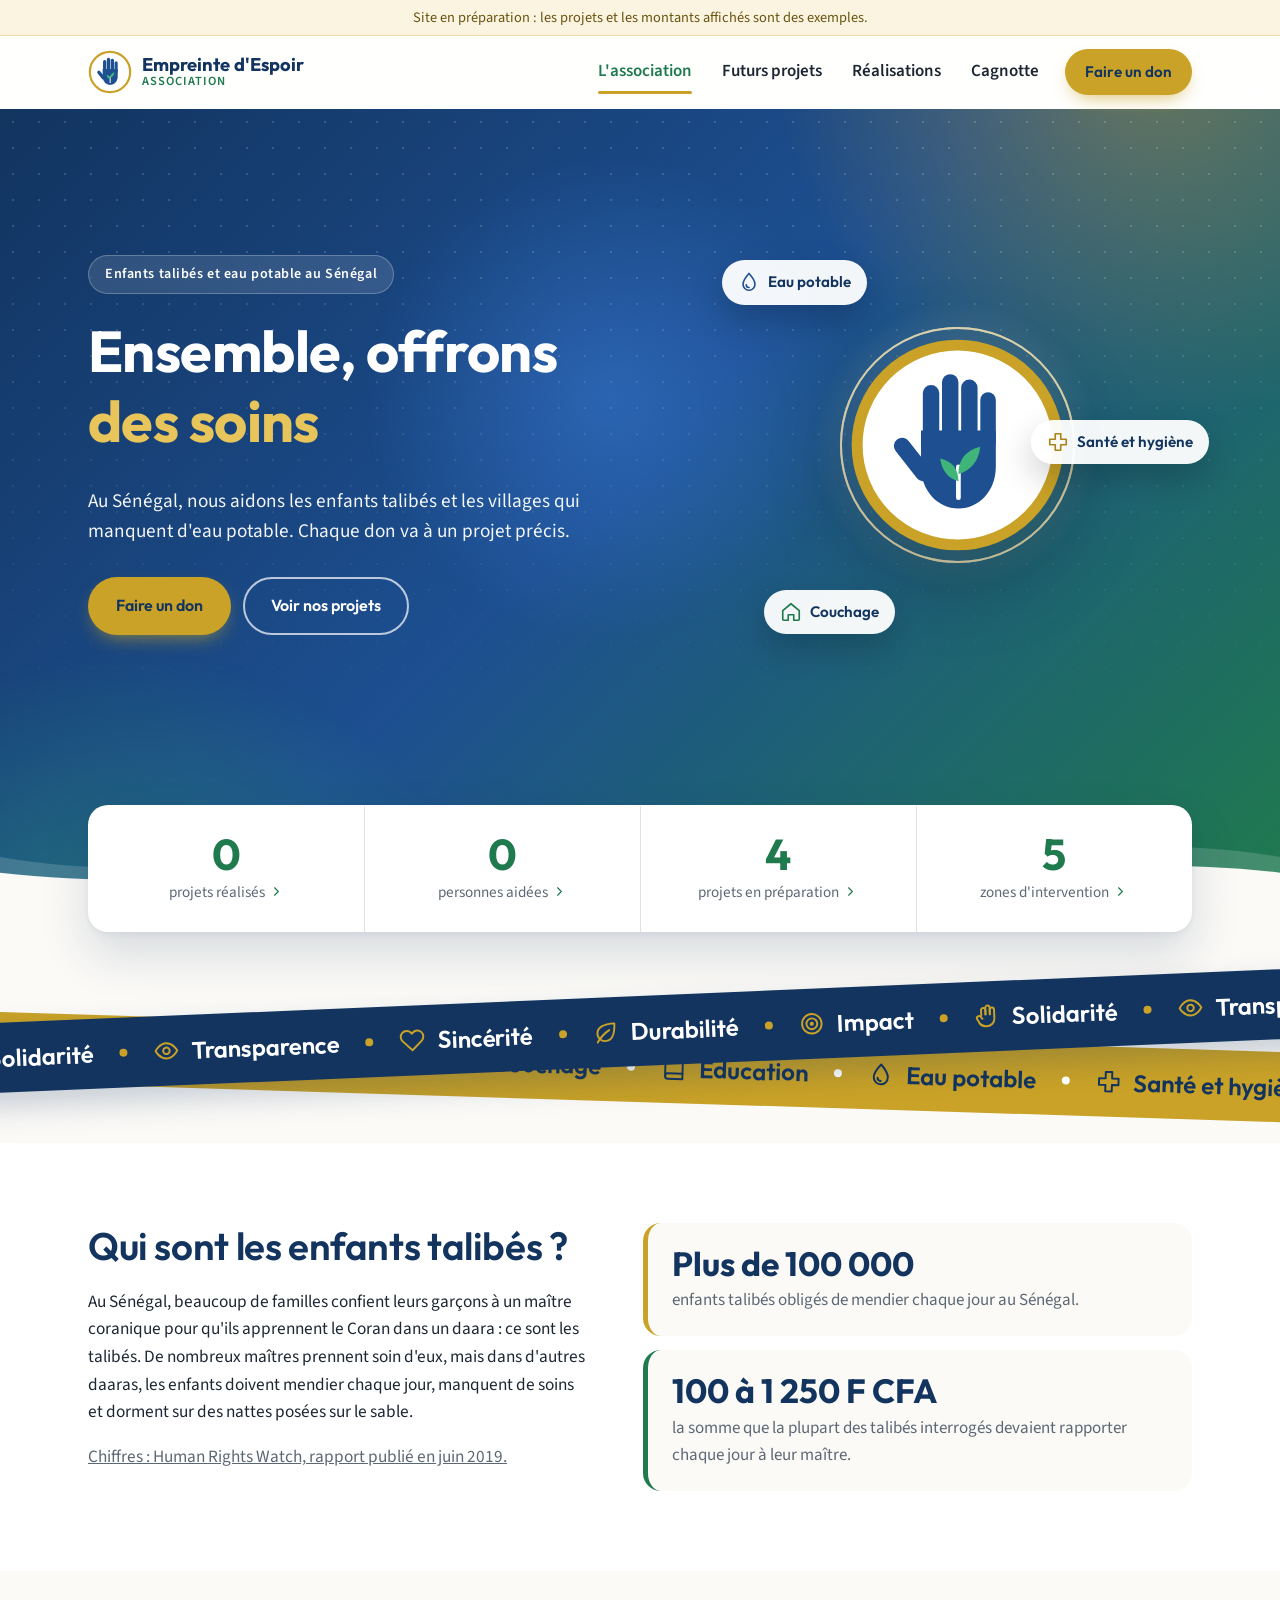
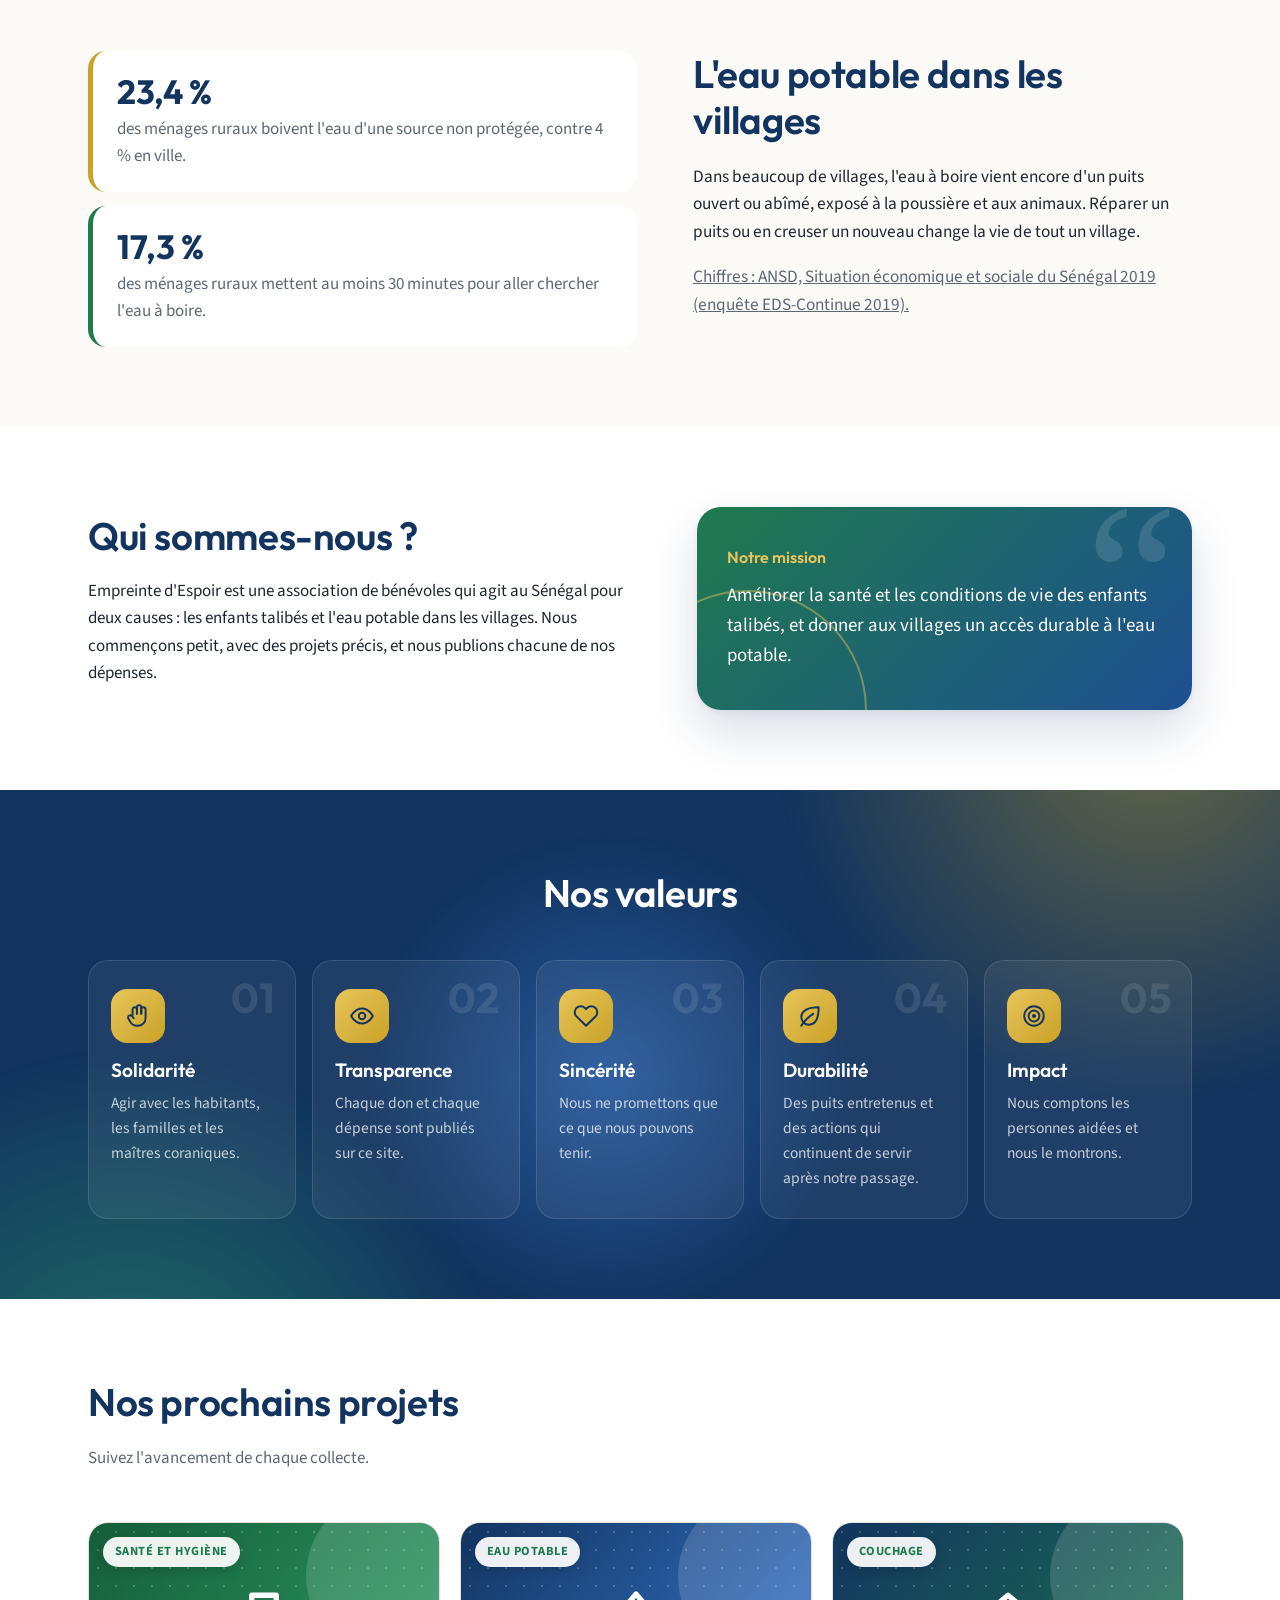
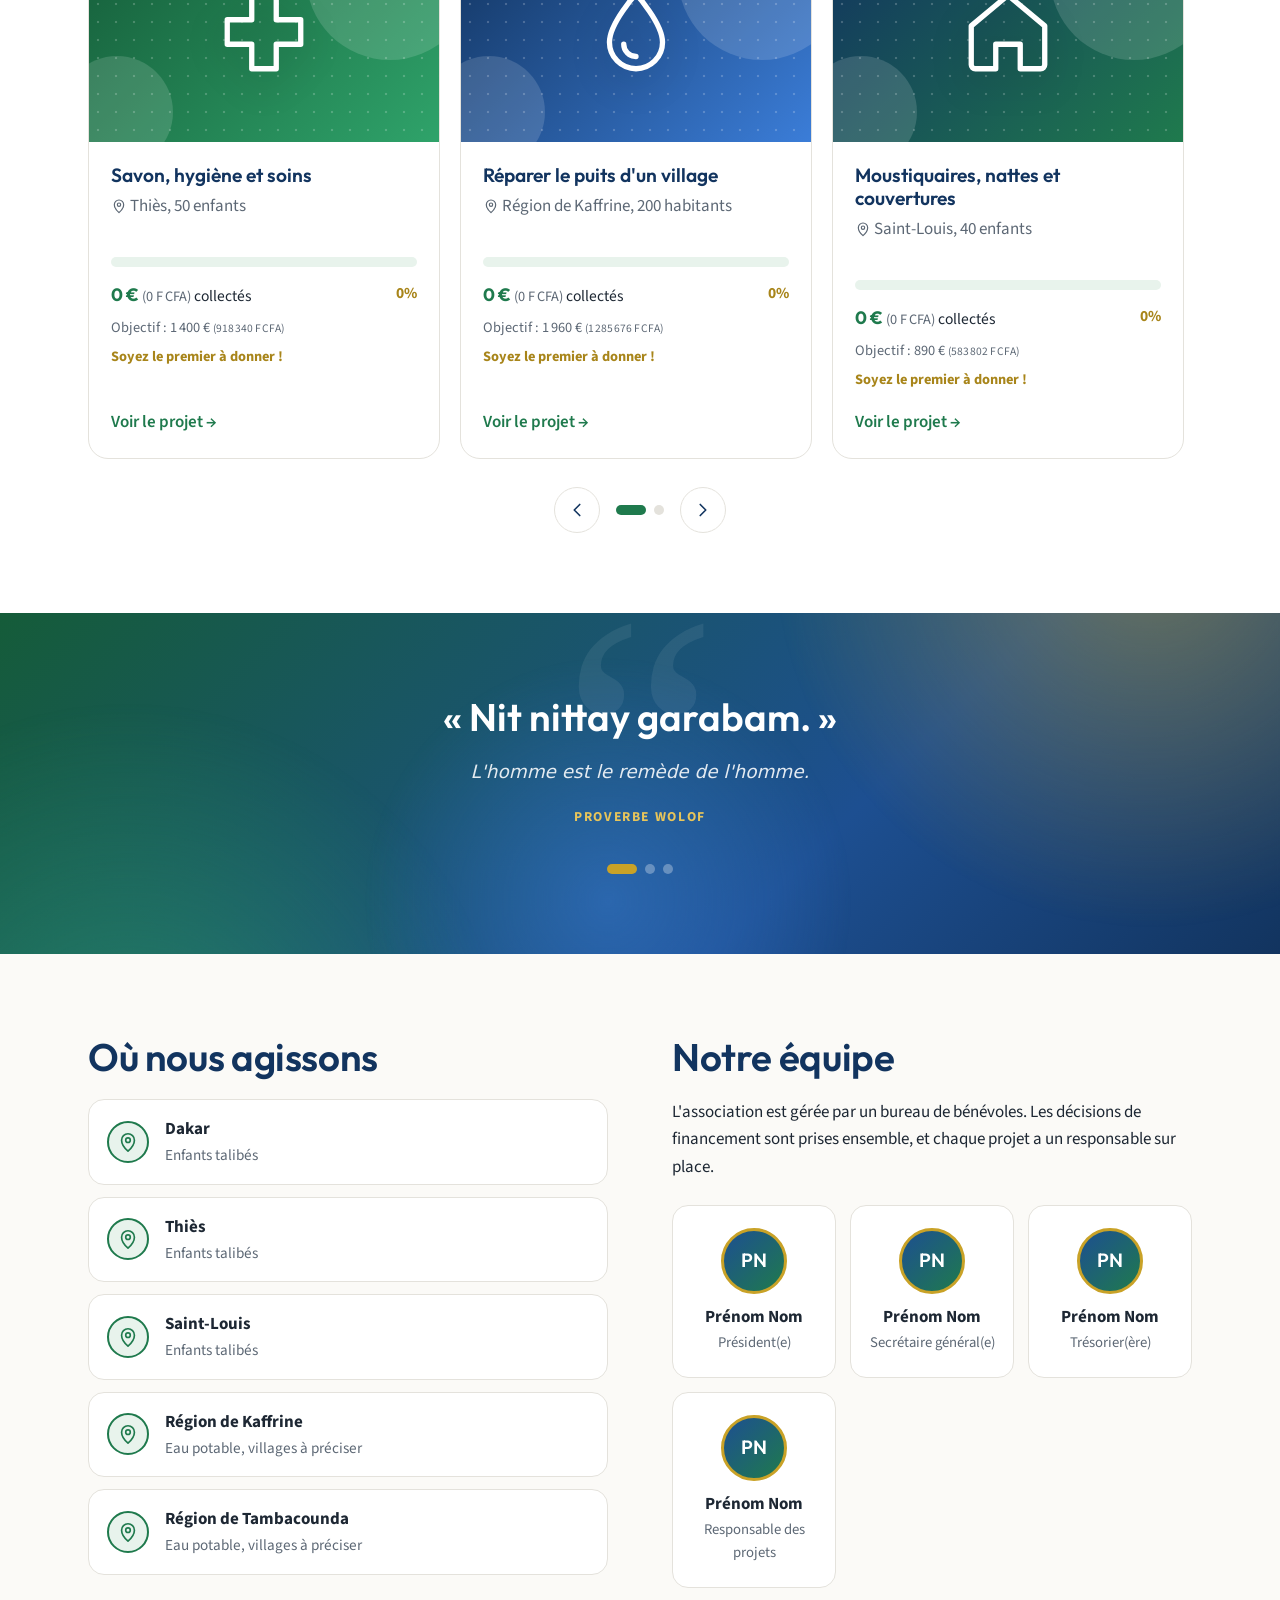
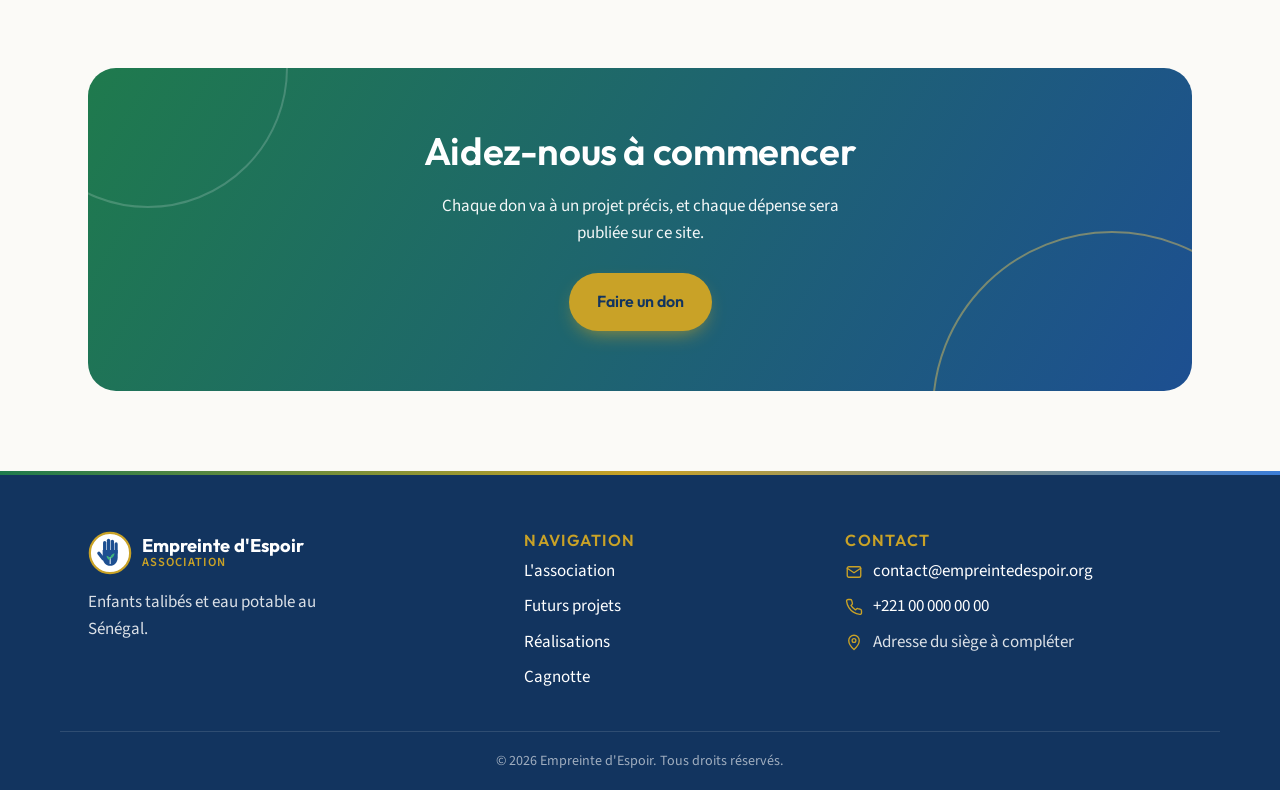
==== commit 499970be: "Chiffres cliquables, projet repas retiré, site allégé - Les chiffres clés de l'accueil mènent aux pa" ====
--- a/index.html
+++ b/index.html
@@ -66,30 +66,12 @@
       </div>
     </section>
 
-    <section class="section" id="actions">
-      <div class="container">
-        <div class="section-head center" data-reveal>
-          <h2>Ce que nous faisons</h2>
-        </div>
-        <div class="domains" data-domaines></div>
-      </div>
-    </section>
-
     <section class="section section-dark" id="valeurs" data-aurora>
       <div class="container">
         <div class="section-head center" data-reveal>
           <h2>Nos valeurs</h2>
         </div>
         <div class="values" data-valeurs></div>
-      </div>
-    </section>
-
-    <section class="section" id="fonctionnement">
-      <div class="container">
-        <div class="section-head center" data-reveal>
-          <h2>Comment nous travaillons</h2>
-        </div>
-        <ol class="steps" data-etapes></ol>
       </div>
     </section>
 
--- a/assets/css/style.css
+++ b/assets/css/style.css
@@ -272,6 +272,10 @@
 .stat { padding: 26px 16px; text-align: center; box-shadow: 1px 1px 0 var(--line); }
 .stat strong { display: block; font-family: var(--font-title); font-size: clamp(1.9rem, 5vw, 2.7rem); line-height: 1.1; color: var(--green); }
 .stat > span { color: var(--muted); font-size: .95rem; }
+a.stat { color: inherit; text-decoration: none; transition: background .3s; }
+a.stat:hover { background: var(--green-soft); }
+.stat-go { width: 15px; height: 15px; margin-left: 4px; vertical-align: -2px; color: var(--green); transition: transform .3s var(--ease); }
+a.stat:hover .stat-go { transform: translateX(4px); }
 
 /* Équivalent dans l'autre monnaie, entre parenthèses */
 .alt { font-family: var(--font-body); font-weight: 400; font-size: .8em; color: var(--muted); white-space: nowrap; }
@@ -346,32 +350,6 @@
 .facts-source { margin: 0; font-size: .88rem; color: var(--muted); }
 .facts-source a { color: var(--muted); }
 
-/* Domaines d'action */
-.domains { display: grid; gap: 18px; grid-template-columns: repeat(auto-fit, minmax(200px, 1fr)); }
-.domain-card {
-  position: relative; overflow: hidden; padding: 28px 22px; border-radius: 20px;
-  background: var(--white); border: 1px solid var(--line);
-  transition: transform .4s var(--ease), box-shadow .4s var(--ease), border-color .4s;
-  --c1: var(--blue); --c2: var(--blue-light); --c-soft: var(--blue-soft);
-}
-.domain-card:nth-child(3n+2) { --c1: var(--gold-dark); --c2: var(--gold-light); --c-soft: var(--gold-soft); }
-.domain-card:nth-child(3n) { --c1: var(--green); --c2: var(--green-light); --c-soft: var(--green-soft); }
-.domain-card::before {
-  content: ""; position: absolute; right: -60px; bottom: -60px; width: 170px; height: 170px; border-radius: 50%;
-  background: var(--c-soft); transition: transform .6s var(--ease);
-}
-.domain-card > * { position: relative; }
-.domain-card:hover { transform: translateY(-8px); box-shadow: var(--shadow-lg); border-color: transparent; }
-.domain-card:hover::before { transform: scale(2.6); }
-.domain-icon {
-  width: 60px; height: 60px; border-radius: 18px; display: grid; place-items: center; margin-bottom: 18px;
-  color: var(--white); background: linear-gradient(135deg, var(--c1), var(--c2));
-  box-shadow: 0 12px 22px -10px var(--c1); transition: transform .5s var(--ease);
-}
-.domain-icon .icon { width: 28px; height: 28px; }
-.domain-card:hover .domain-icon { transform: rotate(-10deg) scale(1.1); }
-.domain-card p { margin: 0; color: var(--muted); font-size: .97rem; }
-
 /* Valeurs (section sombre) */
 .values { display: grid; gap: 16px; grid-template-columns: repeat(auto-fit, minmax(200px, 1fr)); }
 .value-card {
@@ -385,33 +363,6 @@
 .value-icon { width: 54px; height: 54px; border-radius: 16px; display: grid; place-items: center; margin-bottom: 16px; color: var(--blue-dark); background: linear-gradient(135deg, var(--gold-light), var(--gold)); }
 .value-icon .icon { width: 26px; height: 26px; }
 .value-card p { margin: 0; color: rgba(255, 255, 255, .75); font-size: .97rem; }
-
-/* Comment ça marche */
-.steps { list-style: none; padding: 0; margin: 0; display: grid; gap: 36px; position: relative; }
-@media (min-width: 900px) {
-  .steps { grid-template-columns: repeat(4, 1fr); gap: 24px; }
-  .steps::before {
-    content: ""; position: absolute; top: 37px; left: 12.5%; right: 12.5%; height: 2px;
-    background: repeating-linear-gradient(90deg, var(--gold) 0 10px, transparent 10px 18px);
-    transform: scaleX(0); transform-origin: left; transition: transform 1.8s var(--ease) .4s;
-  }
-  .steps.is-drawn::before { transform: scaleX(1); }
-}
-.step { position: relative; text-align: center; padding: 0 8px; }
-.step-badge {
-  position: relative; z-index: 1; width: 76px; height: 76px; margin: 0 auto 18px; border-radius: 50%;
-  display: grid; place-items: center; color: var(--green);
-  background: var(--white); border: 2px solid var(--green-soft); box-shadow: var(--shadow);
-  transition: transform .4s var(--ease), background .4s, color .4s;
-}
-.step:hover .step-badge { transform: translateY(-6px) rotate(-6deg); background: var(--green); color: var(--white); }
-.step-badge .icon { width: 30px; height: 30px; }
-.step-badge span {
-  position: absolute; top: -4px; right: -4px; width: 28px; height: 28px; border-radius: 50%;
-  display: grid; place-items: center; background: var(--gold); color: var(--blue-dark);
-  font-family: var(--font-title); font-weight: 700; font-size: .9rem;
-}
-.step p { color: var(--muted); margin: 0; font-size: .97rem; }
 
 /* ---------- Carrousel ---------- */
 .carousel-track {
@@ -606,6 +557,29 @@
   background: var(--white); border: 3px solid var(--green);
 }
 .timeline strong { color: var(--green); font-size: .92rem; }
+/* Détail du budget (dépliable) */
+.budget { margin-top: 22px; padding: 0 18px; border: 1px solid var(--line); border-radius: 16px; background: var(--white); }
+.budget summary {
+  display: flex; align-items: center; justify-content: space-between; gap: 12px; padding: 15px 0;
+  list-style: none; cursor: pointer; font-family: var(--font-title); font-weight: 600; color: var(--blue-dark);
+}
+.budget summary::-webkit-details-marker { display: none; }
+.budget summary::after {
+  content: ""; flex-shrink: 0; width: 9px; height: 9px; margin-right: 4px;
+  border-right: 2px solid var(--green); border-bottom: 2px solid var(--green);
+  transform: rotate(45deg); transition: transform .3s var(--ease);
+}
+.budget[open] summary::after { transform: rotate(-135deg); }
+.budget[open] > :not(summary) { animation: rise .4s var(--ease); }
+.budget .expenses td:first-child { padding-right: 12px; }
+.budget .imprevus td { color: var(--gold-dark); font-weight: 600; }
+.budget sup { margin-left: 3px; font-size: .72em; font-weight: 700; color: var(--green); }
+.sources { margin: 14px 0 0; padding-left: 20px; font-size: .85rem; color: var(--muted); }
+.sources li { margin-bottom: 6px; }
+.sources a { color: var(--muted); }
+.budget-note { margin: 12px 0 16px; font-size: .85rem; color: var(--muted); }
+.budget-note + .sources { margin-top: -8px; }
+
 .pd-funding { margin-top: 22px; padding: 22px; background: var(--gold-soft); border-radius: 16px; }
 .pd-funding .btn { margin-top: 18px; width: 100%; }
 @media (min-width: 560px) { .pd-funding .btn { width: auto; } }
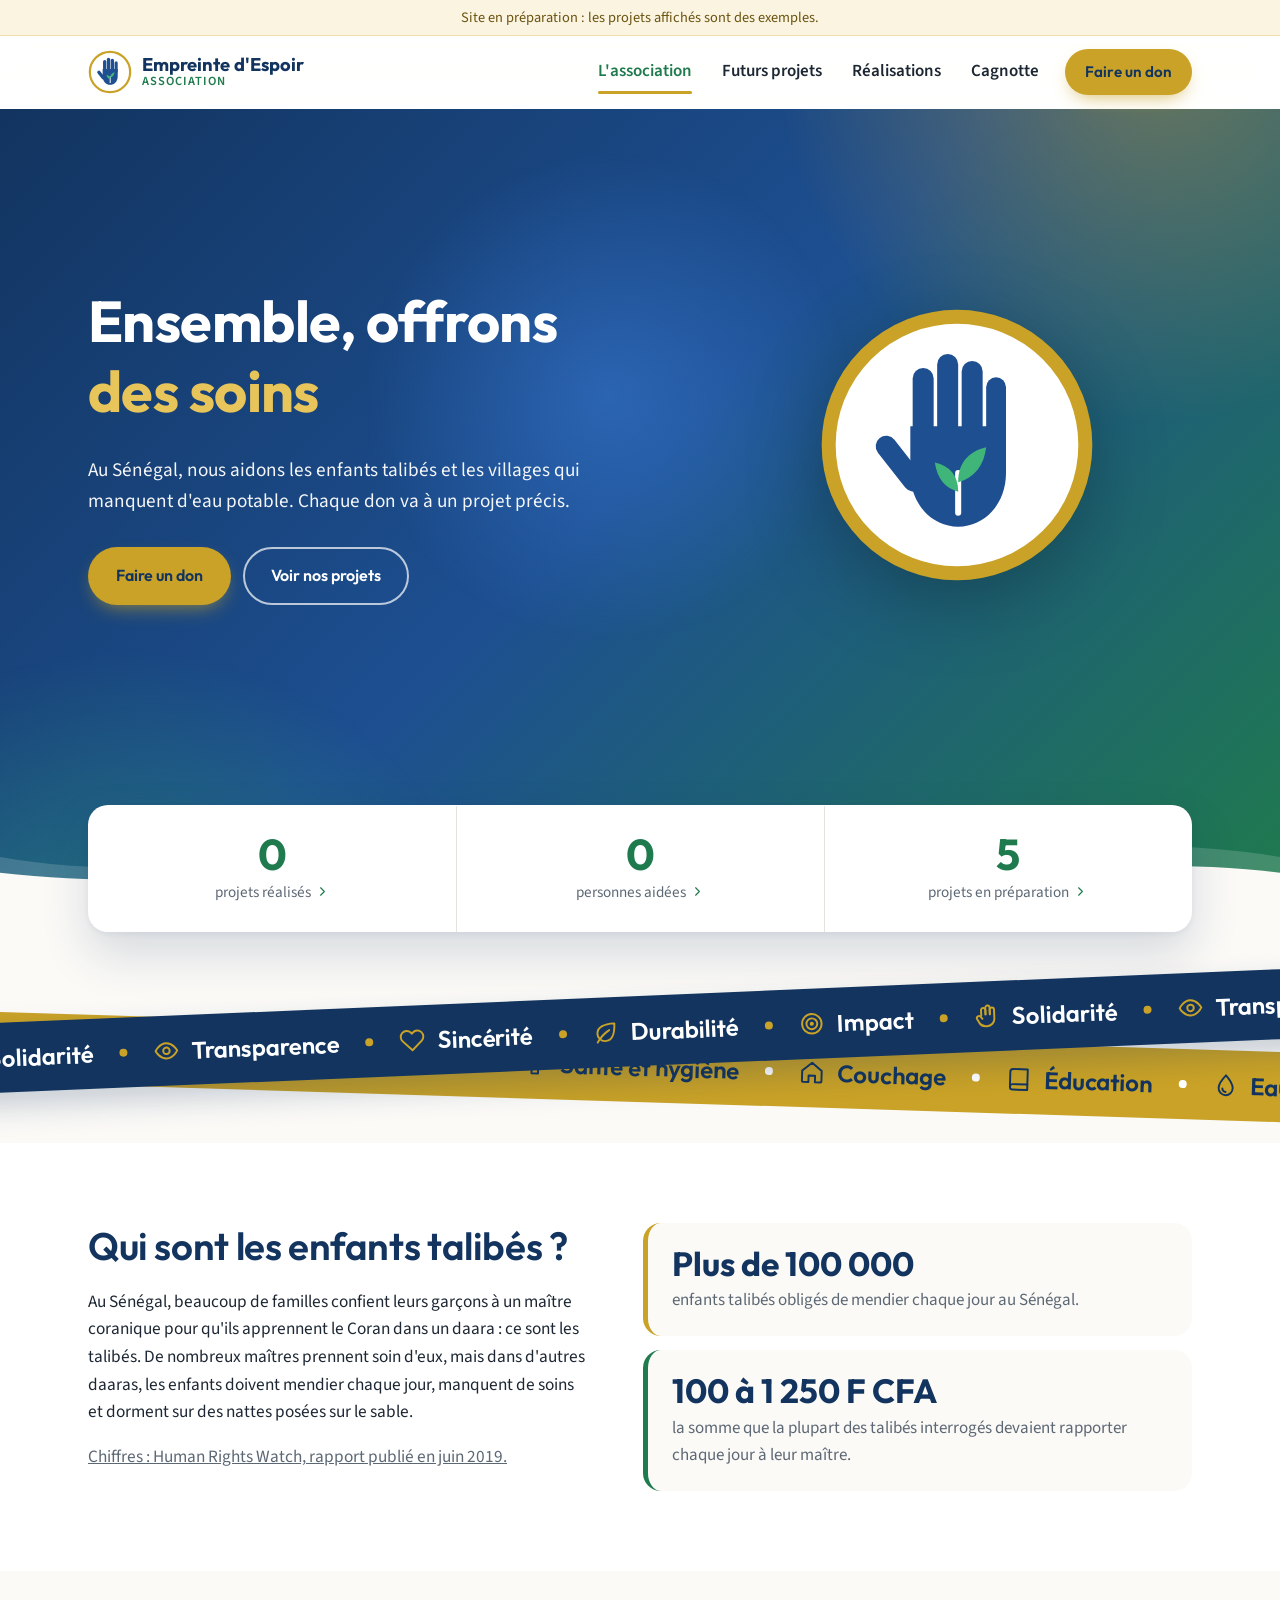
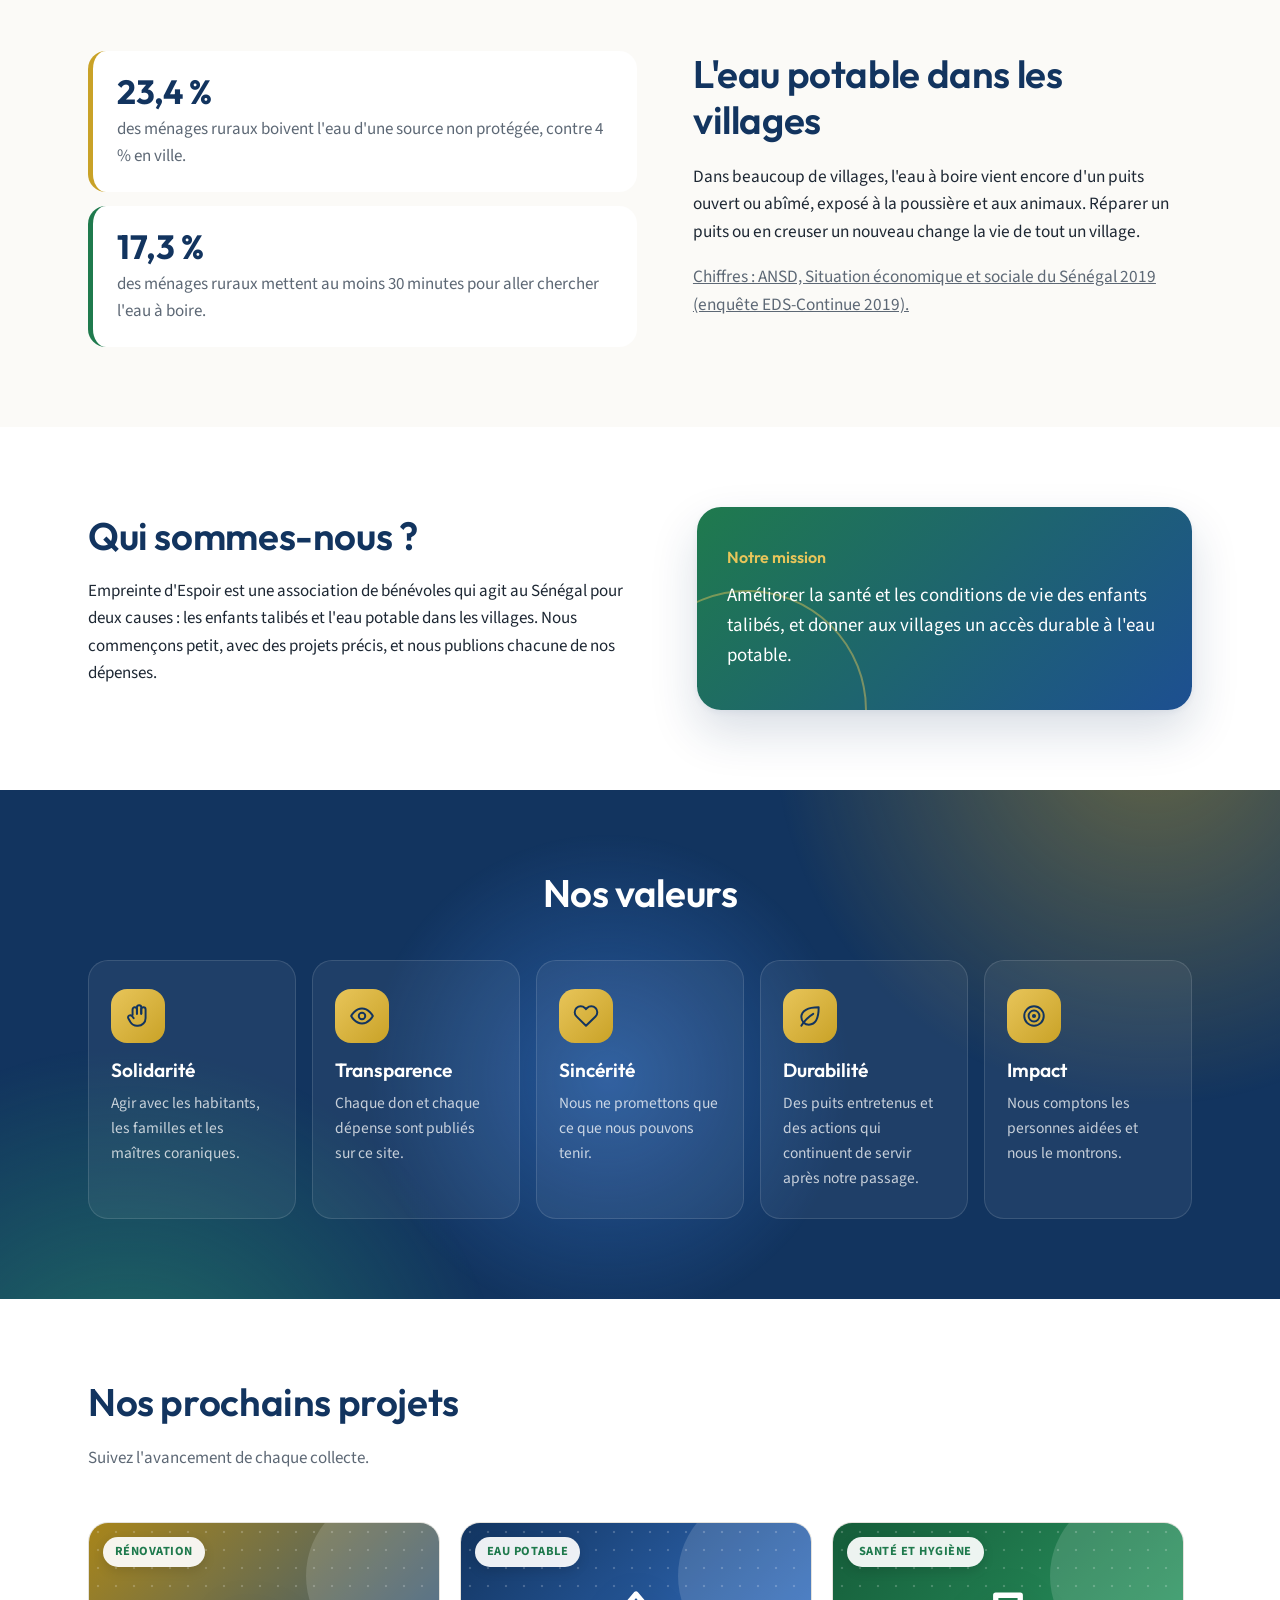
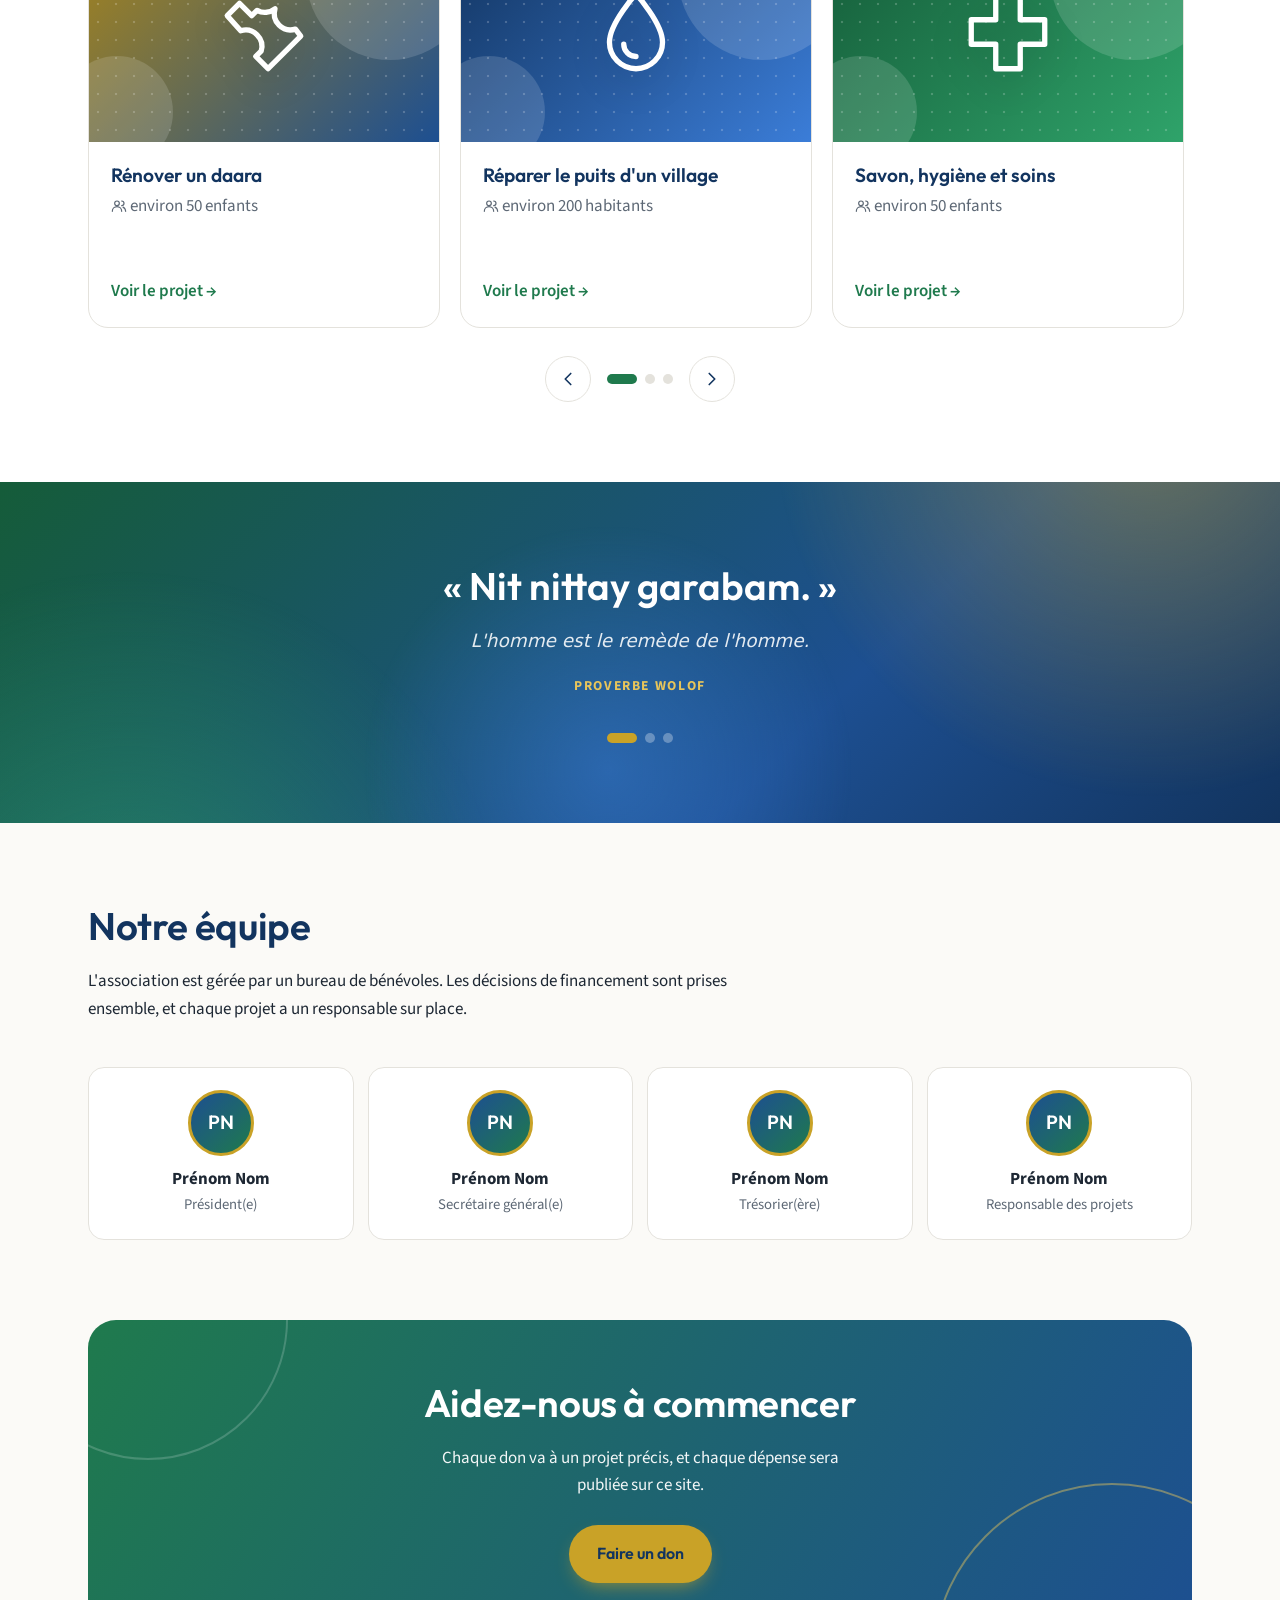
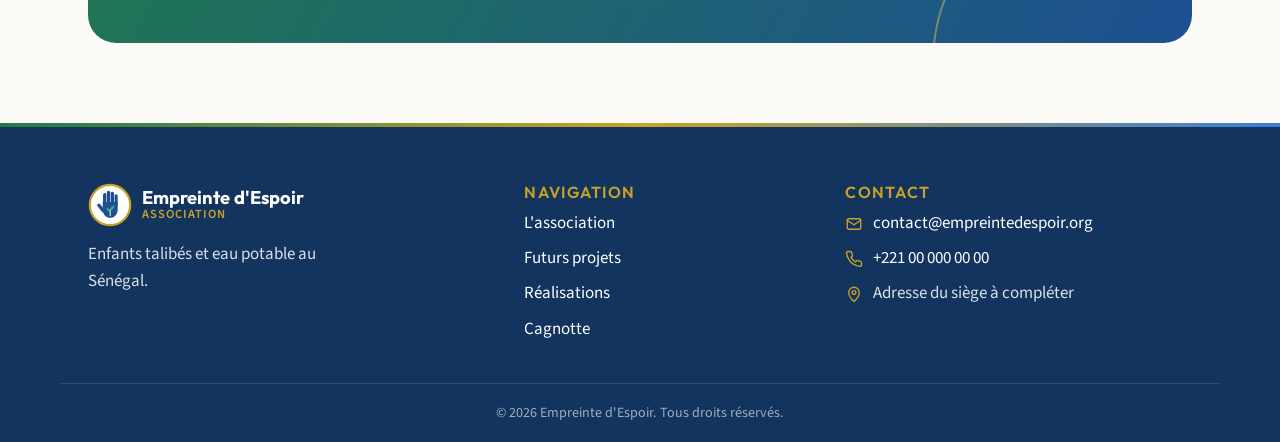
==== commit b4bbaee7: "Site de départ : sans régions ni prix, ajout de la rénovation des daaras - Retrait des régions et de" ====
--- a/index.html
+++ b/index.html
@@ -21,7 +21,6 @@
     <section class="hero hero-home" data-aurora>
       <div class="container hero-grid">
         <div>
-          <span class="pill rise" style="--i:0">Enfants talibés et eau potable au Sénégal</span>
           <h1 class="rise" style="--i:1">Ensemble, offrons <span class="rotator" data-rotator aria-hidden="true"></span><span class="sr-only" data-rotator-sr></span></h1>
           <p class="lead rise" style="--i:2" data-accroche></p>
           <div class="hero-actions rise" style="--i:3">
@@ -30,15 +29,12 @@
           </div>
         </div>
         <div class="hero-visual" aria-hidden="true">
-          <div class="hero-glow"></div>
-          <span class="ripple"></span><span class="ripple"></span><span class="ripple"></span>
           <img class="hero-logo" src="assets/img/logo.svg" alt="">
-          <div data-hero-chips></div>
         </div>
       </div>
     </section>
 
-    <div class="container stats-wrap"><div class="stats" data-stats></div></div>
+    <div class="container stats-wrap"><div class="stats stats-3" data-stats></div></div>
 
     <div class="marquees" aria-hidden="true">
       <div class="marquee marquee-a"><div class="marquee-track" data-marquee="valeurs"></div></div>
@@ -92,16 +88,12 @@
     </section>
 
     <section class="section" id="organisation">
-      <div class="container two-col">
-        <div>
-          <h2>Où nous agissons</h2>
-          <ul class="zones" data-zones></ul>
-        </div>
-        <div>
+      <div class="container">
+        <div class="section-head" data-reveal>
           <h2>Notre équipe</h2>
           <p data-organisation></p>
-          <ul class="team" data-equipe></ul>
         </div>
+        <ul class="team" data-equipe></ul>
       </div>
     </section>
 
--- a/assets/css/style.css
+++ b/assets/css/style.css
@@ -78,11 +78,6 @@
   transform: skewX(-20deg); transition: left .8s var(--ease);
 }
 .btn-gold:hover::after { left: 130%; }
-.btn-glow { animation: glow 2.6s ease-out infinite; }
-@keyframes glow {
-  0% { box-shadow: 0 0 0 0 rgba(201, 162, 39, .55); }
-  70%, 100% { box-shadow: 0 0 0 12px rgba(201, 162, 39, 0); }
-}
 .btn-green { background: var(--green); color: var(--white); }
 .btn-green:hover { background: var(--green-dark); }
 .btn-outline { border-color: rgba(255, 255, 255, .7); color: var(--white); }
@@ -92,11 +87,6 @@
 .link-arrow:hover span { transform: translateX(5px); }
 
 /* ---------- Barre de lecture et retour en haut ---------- */
-.scroll-progress { position: fixed; top: 0; left: 0; right: 0; height: 3px; z-index: 60; pointer-events: none; }
-.scroll-progress span {
-  display: block; height: 100%; transform: scaleX(0); transform-origin: 0 50%;
-  background: linear-gradient(90deg, var(--green), var(--gold));
-}
 .to-top {
   position: fixed; right: 16px; bottom: 16px; z-index: 40;
   width: 48px; height: 48px; border-radius: 50%; border: 0;
@@ -169,12 +159,6 @@
   background: linear-gradient(135deg, var(--blue-dark) 0%, var(--blue) 48%, var(--green) 100%);
   padding: 56px 0 150px;
 }
-.hero::before {
-  content: ""; position: absolute; inset: 0; z-index: -1;
-  background-image: radial-gradient(rgba(255, 255, 255, .16) 1px, transparent 1.5px);
-  background-size: 26px 26px;
-  -webkit-mask-image: linear-gradient(180deg, #000 15%, transparent 80%); mask-image: linear-gradient(180deg, #000 15%, transparent 80%);
-}
 .hero > .container { position: relative; z-index: 1; }
 .hero h1 { color: var(--white); }
 .lead { font-size: 1.2rem; max-width: 52ch; opacity: .95; }
@@ -230,38 +214,12 @@
 .rotator span.is-leaving { opacity: 0; transform: translateY(-100%); }
 .hero-actions { display: flex; flex-wrap: wrap; gap: 12px; margin-top: 30px; }
 
-/* Logo entouré d'ondes, comme une empreinte */
+/* Logo de l'accueil */
 .hero-visual { display: none; }
 @media (min-width: 900px) {
-  .hero-visual {
-    position: relative; display: grid; place-items: center;
-    width: min(420px, 100%); aspect-ratio: 1; justify-self: center;
-    animation: rise 1s var(--ease) .35s both;
-  }
-  .hero-visual > * { grid-area: 1 / 1; }
-  .hero-visual [data-hero-chips] { display: contents; }
-  .hero-glow { width: 70%; aspect-ratio: 1; border-radius: 50%; background: radial-gradient(circle, rgba(255, 255, 255, .35), transparent 70%); }
-  .ripple { width: 56%; aspect-ratio: 1; border-radius: 50%; border: 2px solid rgba(255, 255, 255, .45); animation: ripple 6s cubic-bezier(.2, .6, .3, 1) infinite; }
-  .ripple:nth-of-type(2) { animation-delay: -2s; border-color: rgba(232, 197, 90, .7); }
-  .ripple:nth-of-type(3) { animation-delay: -4s; }
-  .hero-logo { width: 52%; position: relative; z-index: 2; filter: drop-shadow(0 24px 40px rgba(0, 0, 0, .3)); animation: bob 6s ease-in-out infinite; }
-  .float-chip {
-    position: absolute; z-index: 3; display: inline-flex; align-items: center; gap: 8px;
-    padding: 10px 16px; border-radius: 999px; white-space: nowrap;
-    background: rgba(255, 255, 255, .95); color: var(--blue-dark);
-    font-family: var(--font-title); font-weight: 600; font-size: .95rem;
-    box-shadow: 0 14px 34px rgba(0, 0, 0, .2);
-    animation: bob 5s ease-in-out infinite;
-  }
-  .float-chip .icon { color: var(--blue); }
-  .float-chip.c1 { top: 6%; left: -6%; }
-  .float-chip.c2 { top: 44%; right: -10%; animation-delay: -1.7s; }
-  .float-chip.c2 .icon { color: var(--gold-dark); }
-  .float-chip.c3 { bottom: 5%; left: 4%; animation-delay: -3.4s; }
-  .float-chip.c3 .icon { color: var(--green); }
-}
-@keyframes ripple { from { transform: scale(.9); opacity: 1; } to { transform: scale(1.8); opacity: 0; } }
-@keyframes bob { 0%, 100% { transform: translateY(0); } 50% { transform: translateY(-14px); } }
+  .hero-visual { display: grid; place-items: center; animation: rise 1s var(--ease) .35s both; }
+  .hero-logo { width: min(280px, 80%); filter: drop-shadow(0 20px 36px rgba(0, 0, 0, .25)); }
+}
 
 /* ---------- Chiffres clés ---------- */
 .stats-wrap { position: relative; z-index: 2; margin-top: -96px; }
@@ -317,10 +275,6 @@
   padding: 38px 30px; border-radius: 24px; color: var(--white);
   background: linear-gradient(135deg, var(--green) 0%, var(--blue) 100%); box-shadow: var(--shadow-lg);
 }
-.mission-card::before {
-  content: "\201C"; position: absolute; top: -34px; right: 14px; z-index: -1;
-  font-family: Georgia, serif; font-size: 13rem; line-height: 1; color: rgba(255, 255, 255, .12);
-}
 .mission-card::after {
   content: ""; position: absolute; z-index: -1; width: 240px; height: 240px; bottom: -120px; left: -70px;
   border-radius: 50%; border: 2px solid rgba(232, 197, 90, .45); animation: breathe 7s ease-in-out infinite;
@@ -358,8 +312,6 @@
   transition: transform .4s var(--ease), background .4s, border-color .4s;
 }
 .value-card:hover { transform: translateY(-8px); background: rgba(255, 255, 255, .1); border-color: rgba(232, 197, 90, .55); }
-.value-num { position: absolute; top: 16px; right: 20px; font-family: var(--font-title); font-weight: 700; font-size: 2.6rem; line-height: 1; color: rgba(255, 255, 255, .1); transition: color .4s; }
-.value-card:hover .value-num { color: var(--gold); }
 .value-icon { width: 54px; height: 54px; border-radius: 16px; display: grid; place-items: center; margin-bottom: 16px; color: var(--blue-dark); background: linear-gradient(135deg, var(--gold-light), var(--gold)); }
 .value-icon .icon { width: 26px; height: 26px; }
 .value-card p { margin: 0; color: rgba(255, 255, 255, .75); font-size: .97rem; }
@@ -435,6 +387,7 @@
 .ph-sante { --p1: var(--green-dark); --p2: var(--green-light); }
 .ph-food { --p1: var(--green); --p2: var(--gold); }
 .ph-couchage { --p1: var(--blue-dark); --p2: var(--green); }
+.ph-renov { --p1: var(--gold-dark); --p2: var(--blue); }
 .ph::before {
   content: ""; position: absolute; inset: 0;
   background-image: radial-gradient(rgba(255, 255, 255, .2) 1.2px, transparent 1.6px); background-size: 18px 18px;
@@ -443,7 +396,7 @@
 .ph i:nth-of-type(1) { width: 48%; aspect-ratio: 1; top: -14%; right: -10%; }
 .ph i:nth-of-type(2) { width: 32%; aspect-ratio: 1; bottom: -12%; left: -8%; animation-delay: -4.5s; }
 @keyframes bubble { 50% { transform: translate(-10%, 12%) scale(1.12); } }
-.ph-icon { position: relative; width: 28%; max-width: 110px; height: auto; aspect-ratio: 1; stroke-width: 1.3; filter: drop-shadow(0 10px 18px rgba(0, 0, 0, .2)); animation: bob 6s ease-in-out infinite; }
+.ph-icon { position: relative; width: 28%; max-width: 110px; height: auto; aspect-ratio: 1; stroke-width: 1.3; filter: drop-shadow(0 10px 18px rgba(0, 0, 0, .2)); }
 .ph-label { position: absolute; bottom: 12px; left: 12px; padding: 4px 12px; border-radius: 999px; background: rgba(0, 0, 0, .22); font-size: .85rem; font-weight: 600; }
 
 /* Barre d'avancement */
@@ -470,10 +423,6 @@
 
 /* ---------- Citations ---------- */
 .quotes-section { overflow: hidden; isolation: isolate; text-align: center; color: var(--white); background: linear-gradient(135deg, var(--green-dark), var(--blue) 65%, var(--blue-dark)); }
-.quotes-section::before {
-  content: "\201C"; position: absolute; top: -50px; left: 50%; transform: translateX(-50%); z-index: -1;
-  font-family: Georgia, serif; font-size: 22rem; line-height: 1; color: rgba(255, 255, 255, .07);
-}
 .quotes-stage { display: grid; max-width: 820px; margin: 0 auto; }
 .quote { grid-area: 1 / 1; margin: 0; opacity: 0; transform: translateY(20px); pointer-events: none; transition: opacity .9s var(--ease), transform .9s var(--ease); }
 .quote.is-active { opacity: 1; transform: none; pointer-events: auto; }
@@ -536,7 +485,6 @@
 .pd-media { position: relative; min-height: 230px; overflow: hidden; }
 .pd-media > img, .pd-media > .ph { position: absolute; inset: 0; width: 100%; height: 100%; object-fit: cover; transition: transform .8s var(--ease); }
 .project-detail:hover .pd-media > img, .project-detail:hover .pd-media > .ph { transform: scale(1.05); }
-.pd-index { position: absolute; right: 18px; bottom: 6px; font-family: var(--font-title); font-weight: 700; font-size: 4.5rem; line-height: 1; color: rgba(255, 255, 255, .28); }
 .pd-body { padding: 26px 20px; }
 @media (min-width: 900px) {
   .project-detail { grid-template-columns: 2fr 3fr; }
@@ -549,7 +497,8 @@
 .meta-grid .icon { color: var(--green); margin-top: 3px; }
 .meta-grid span { display: flex; flex-direction: column; font-weight: 600; }
 .meta-grid small { color: var(--muted); font-weight: 400; font-size: .85rem; }
-.h-small { display: flex; align-items: center; gap: 6px; margin: 22px 0 12px; font-size: 1.05rem; color: var(--blue-dark); }
+.h-small { display: flex; flex-wrap: wrap; align-items: center; gap: 6px; margin: 22px 0 12px; font-size: 1.05rem; color: var(--blue-dark); }
+.h-small small { font-family: var(--font-body); font-weight: 400; font-size: .85rem; color: var(--muted); }
 .timeline { list-style: none; padding: 0 0 0 18px; margin: 0; border-left: 2px solid var(--gold); }
 .timeline li { position: relative; display: flex; flex-direction: column; padding: 0 0 14px 14px; }
 .timeline li::before {
@@ -557,29 +506,6 @@
   background: var(--white); border: 3px solid var(--green);
 }
 .timeline strong { color: var(--green); font-size: .92rem; }
-/* Détail du budget (dépliable) */
-.budget { margin-top: 22px; padding: 0 18px; border: 1px solid var(--line); border-radius: 16px; background: var(--white); }
-.budget summary {
-  display: flex; align-items: center; justify-content: space-between; gap: 12px; padding: 15px 0;
-  list-style: none; cursor: pointer; font-family: var(--font-title); font-weight: 600; color: var(--blue-dark);
-}
-.budget summary::-webkit-details-marker { display: none; }
-.budget summary::after {
-  content: ""; flex-shrink: 0; width: 9px; height: 9px; margin-right: 4px;
-  border-right: 2px solid var(--green); border-bottom: 2px solid var(--green);
-  transform: rotate(45deg); transition: transform .3s var(--ease);
-}
-.budget[open] summary::after { transform: rotate(-135deg); }
-.budget[open] > :not(summary) { animation: rise .4s var(--ease); }
-.budget .expenses td:first-child { padding-right: 12px; }
-.budget .imprevus td { color: var(--gold-dark); font-weight: 600; }
-.budget sup { margin-left: 3px; font-size: .72em; font-weight: 700; color: var(--green); }
-.sources { margin: 14px 0 0; padding-left: 20px; font-size: .85rem; color: var(--muted); }
-.sources li { margin-bottom: 6px; }
-.sources a { color: var(--muted); }
-.budget-note { margin: 12px 0 16px; font-size: .85rem; color: var(--muted); }
-.budget-note + .sources { margin-top: -8px; }
-
 .pd-funding { margin-top: 22px; padding: 22px; background: var(--gold-soft); border-radius: 16px; }
 .pd-funding .btn { margin-top: 18px; width: 100%; }
 @media (min-width: 560px) { .pd-funding .btn { width: auto; } }
@@ -656,6 +582,10 @@
 .total-card small { display: block; color: var(--muted); }
 .total-card strong { font-family: var(--font-title); font-size: clamp(1.4rem, 4vw, 1.9rem); color: var(--blue-dark); }
 .total-progress { grid-column: 1 / -1; }
+.total-note { grid-column: 1 / -1; margin: 0; color: var(--gold-dark); font-weight: 700; }
+.total-action { grid-column: 1 / -1; }
+.total-action .btn { width: 100%; }
+@media (min-width: 560px) { .total-action .btn { width: auto; } }
 .total-progress .progress-sub { margin-top: 8px; }
 .total-progress .pct { font-size: 1rem; color: var(--gold-dark); }
 .fund-card .card-body { gap: 8px; }
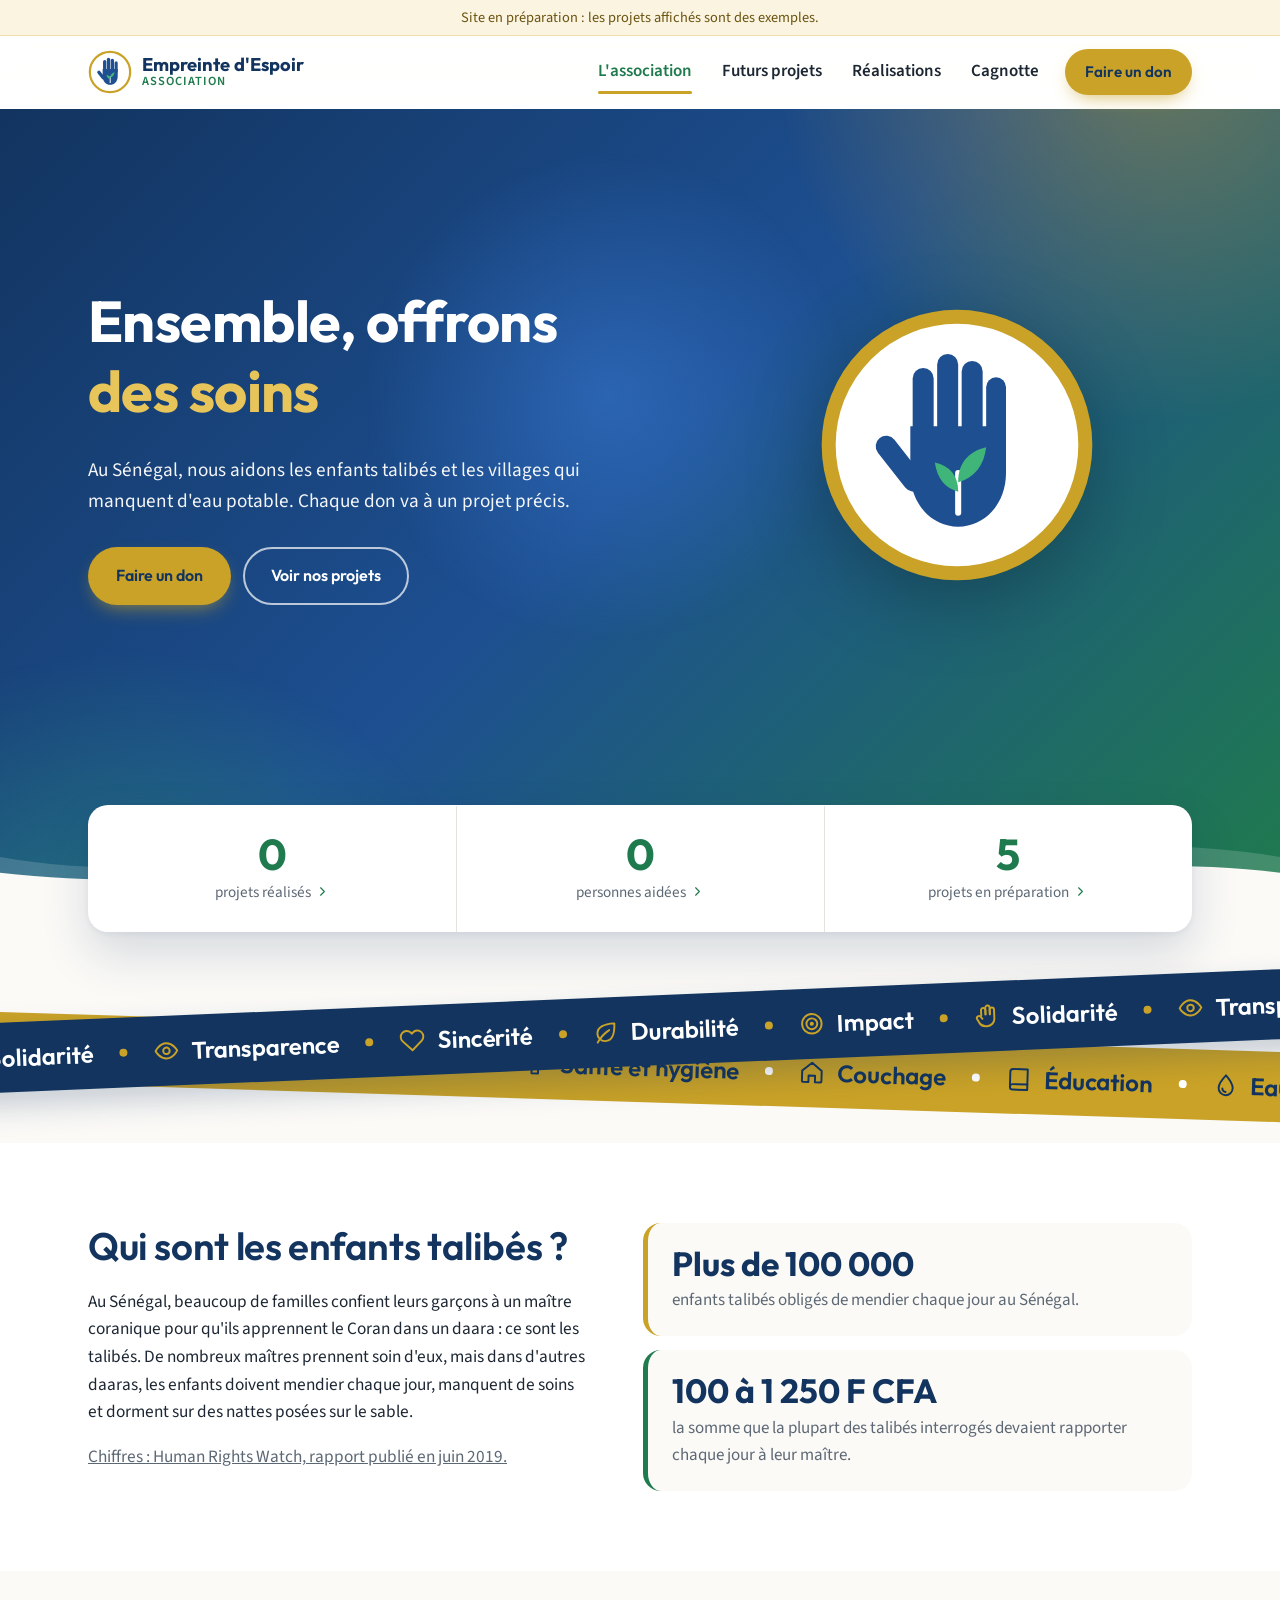
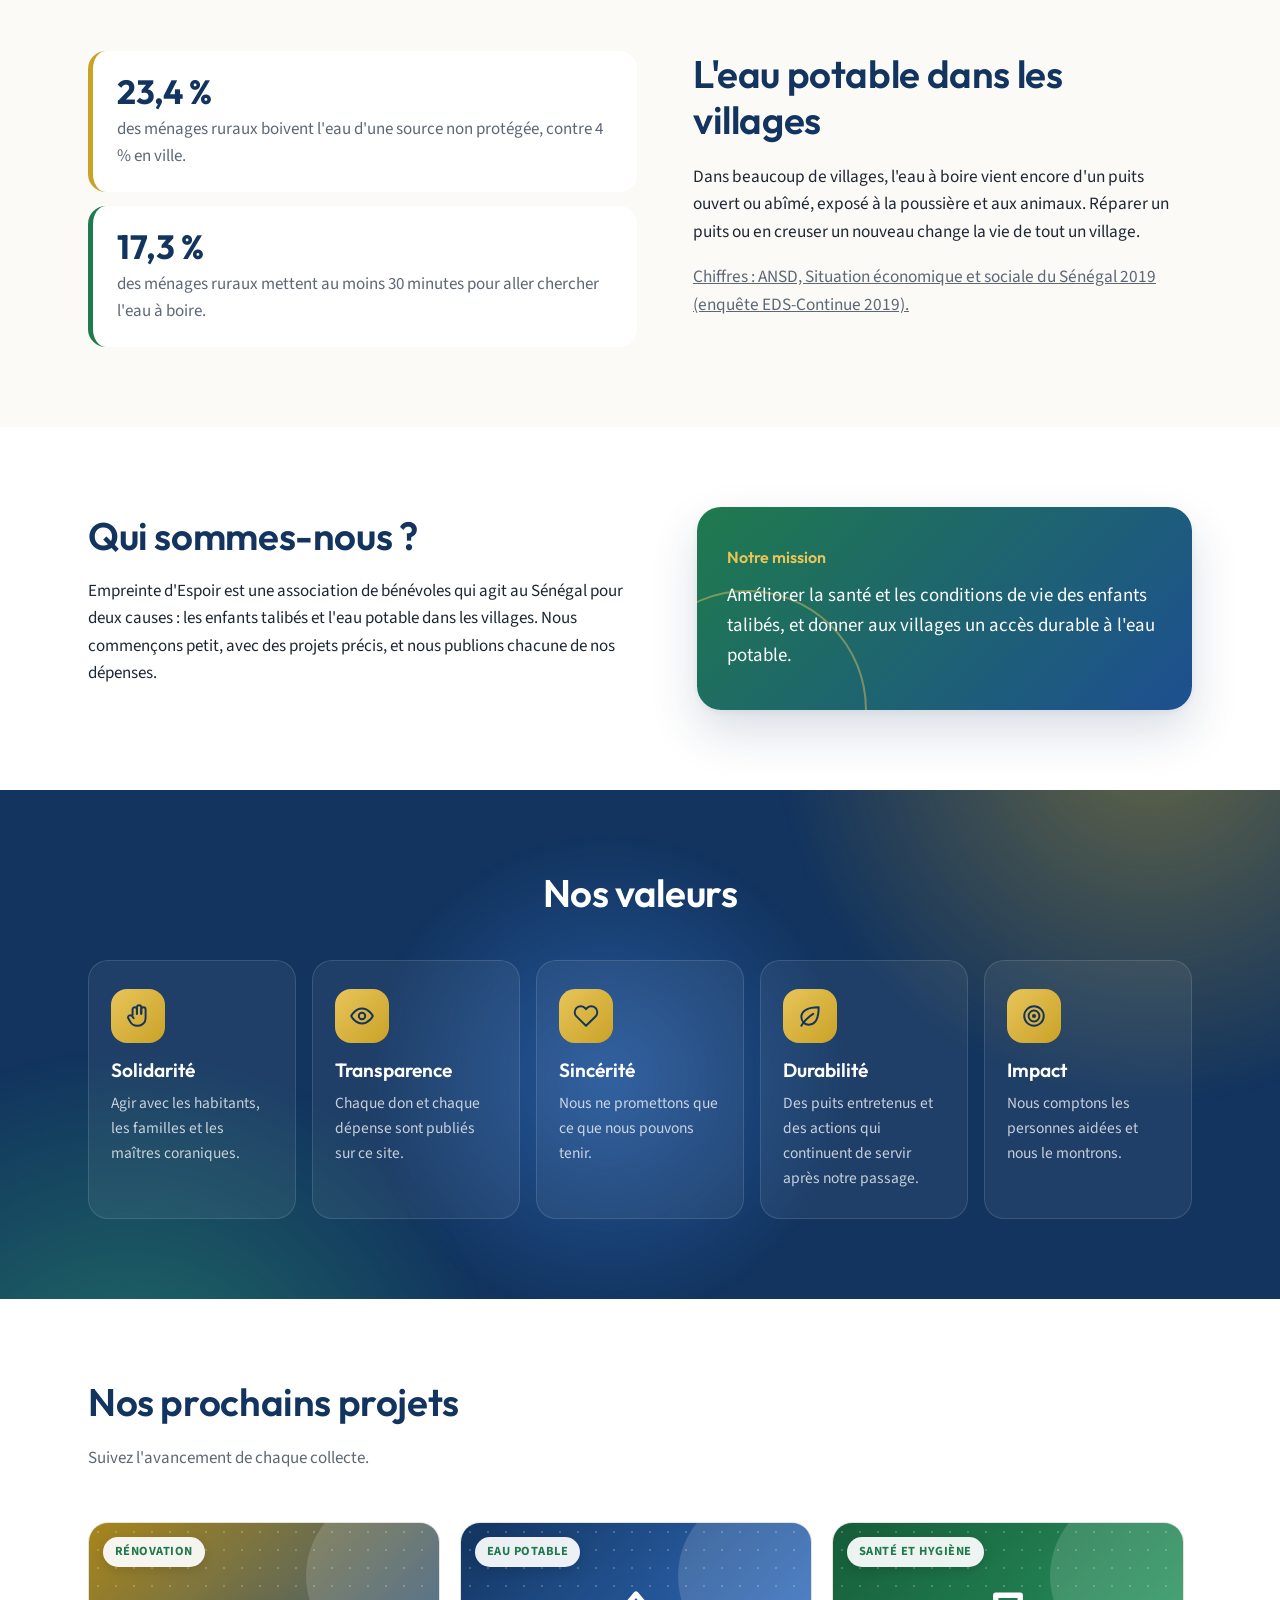
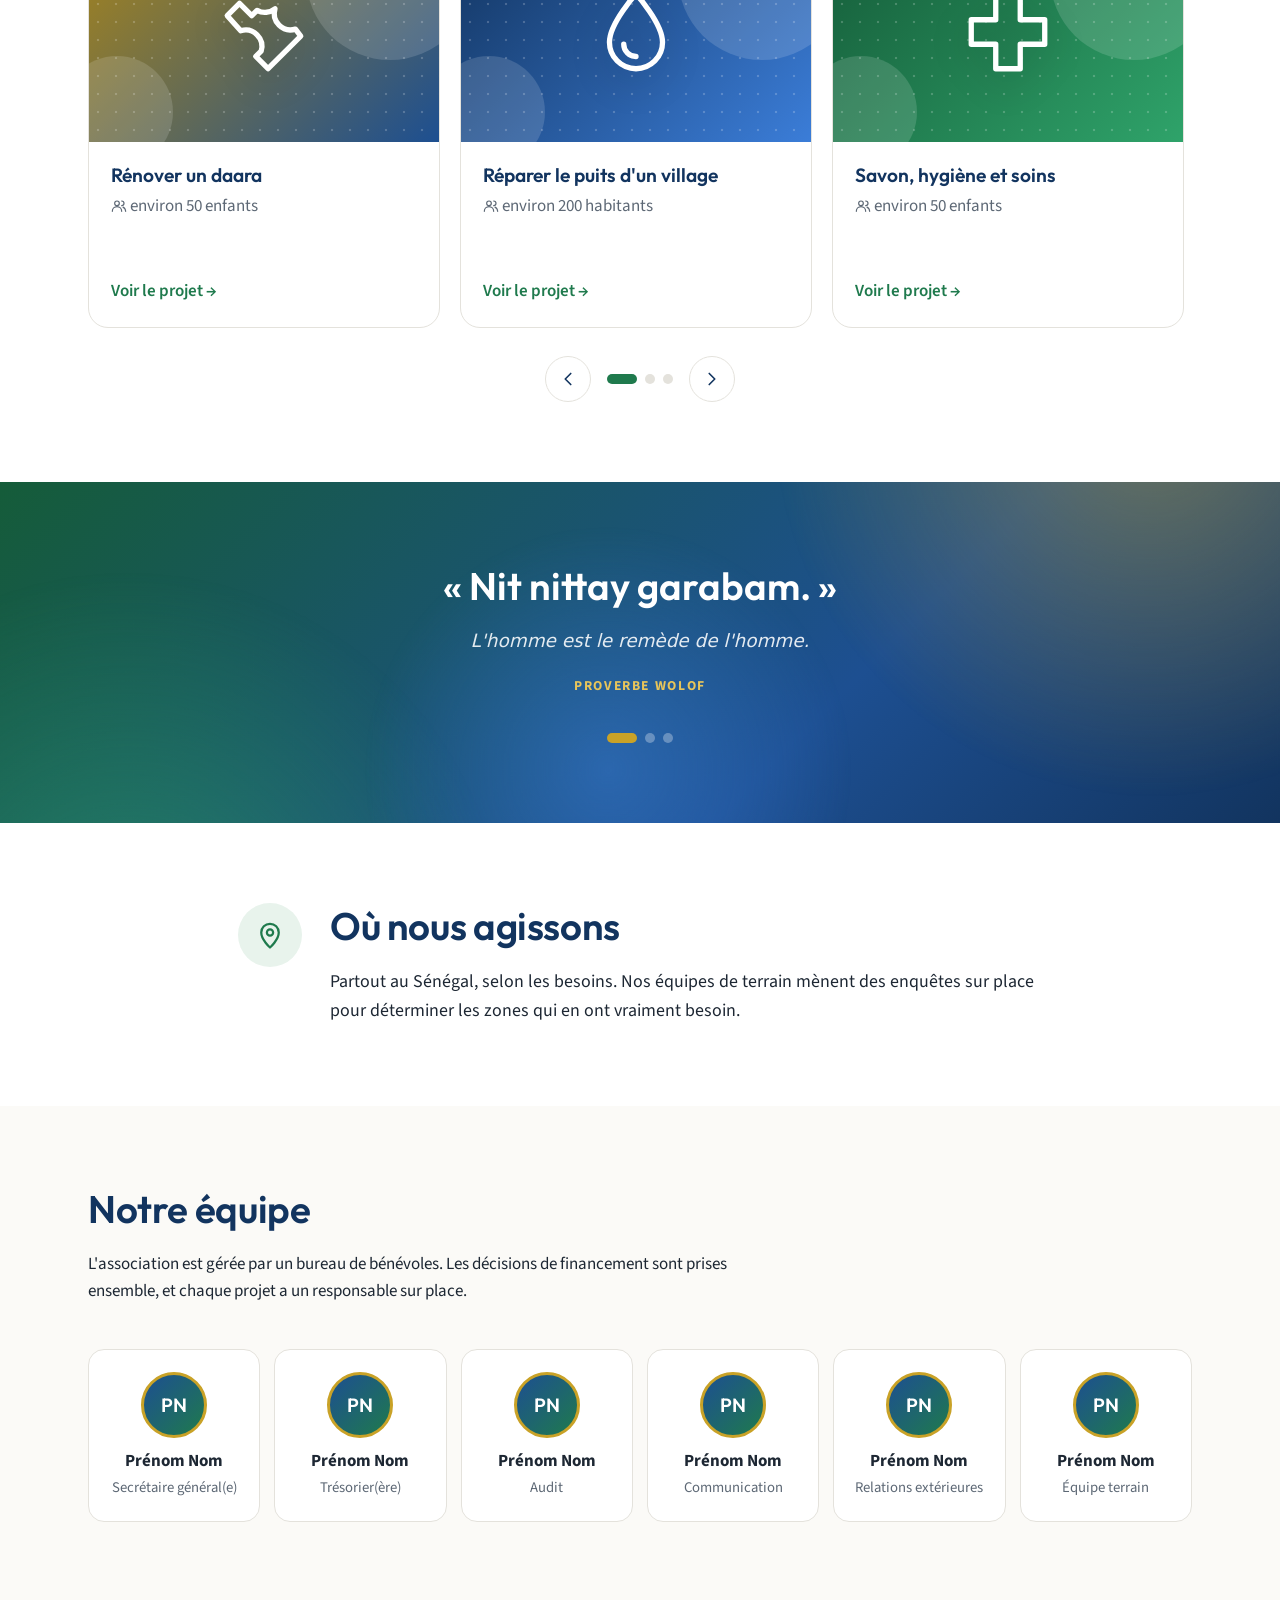
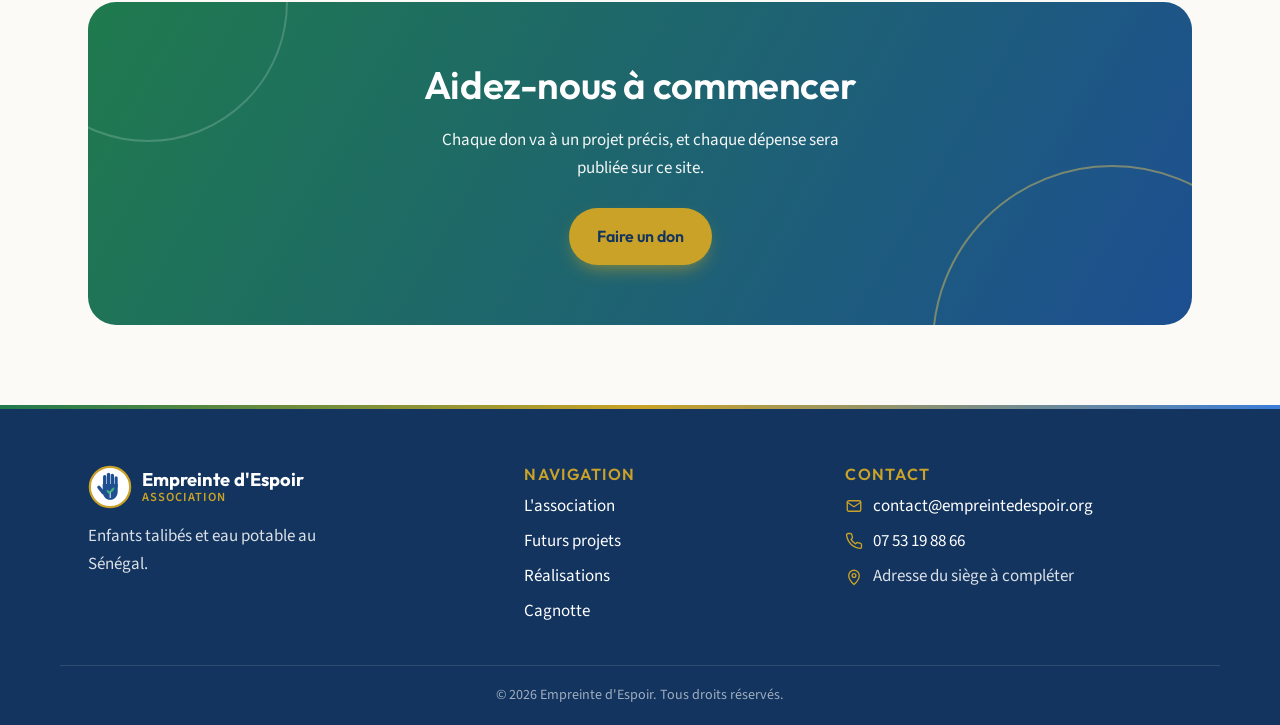
==== commit f5e50858: "Équipe sans président, zones selon les enquêtes terrain, nouveau numéro - Rôles : secrétariat, tréso" ====
--- a/index.html
+++ b/index.html
@@ -87,6 +87,16 @@
       <div class="container" data-quotes data-reveal></div>
     </section>
 
+    <section class="section section-alt" id="zones">
+      <div class="container zones-block" data-reveal>
+        <span class="zones-icon" aria-hidden="true"><svg class="icon" viewBox="0 0 24 24" fill="none" stroke="currentColor" stroke-width="1.8" stroke-linecap="round" stroke-linejoin="round"><path d="M12 22s7-6.2 7-12a7 7 0 0 0-14 0c0 5.8 7 12 7 12z"/><circle cx="12" cy="10" r="2.5"/></svg></span>
+        <div>
+          <h2>Où nous agissons</h2>
+          <p data-zones-texte></p>
+        </div>
+      </div>
+    </section>
+
     <section class="section" id="organisation">
       <div class="container">
         <div class="section-head" data-reveal>
--- a/assets/css/style.css
+++ b/assets/css/style.css
@@ -634,3 +634,10 @@
   }
   [data-reveal] { opacity: 1; transform: none; }
 }
+
+/* Où nous agissons */
+.zones-block { display: flex; flex-direction: column; gap: 20px; max-width: 860px; }
+@media (min-width: 720px) { .zones-block { flex-direction: row; align-items: flex-start; gap: 28px; } }
+.zones-icon { flex-shrink: 0; width: 64px; height: 64px; border-radius: 50%; display: grid; place-items: center; background: var(--green-soft); color: var(--green); }
+.zones-icon .icon { width: 30px; height: 30px; }
+.zones-block p { margin: 0; font-size: 1.12rem; }
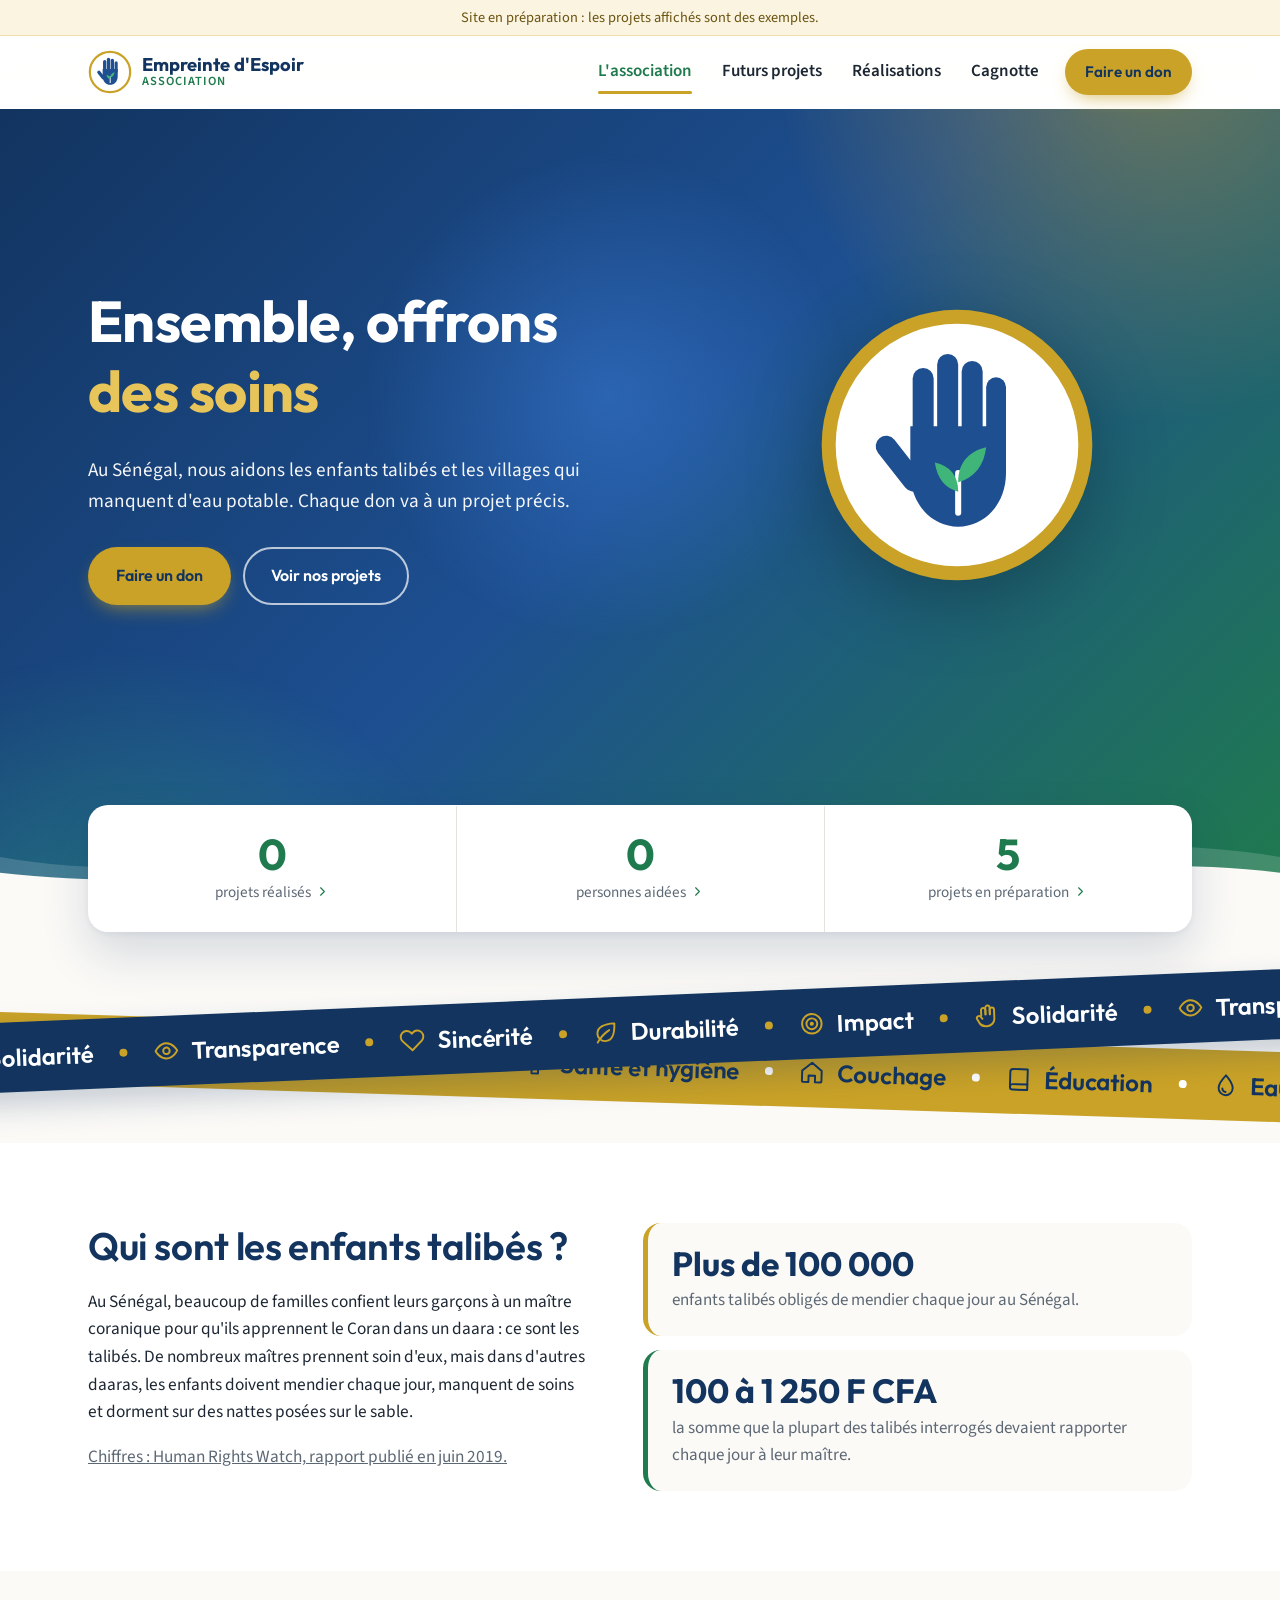
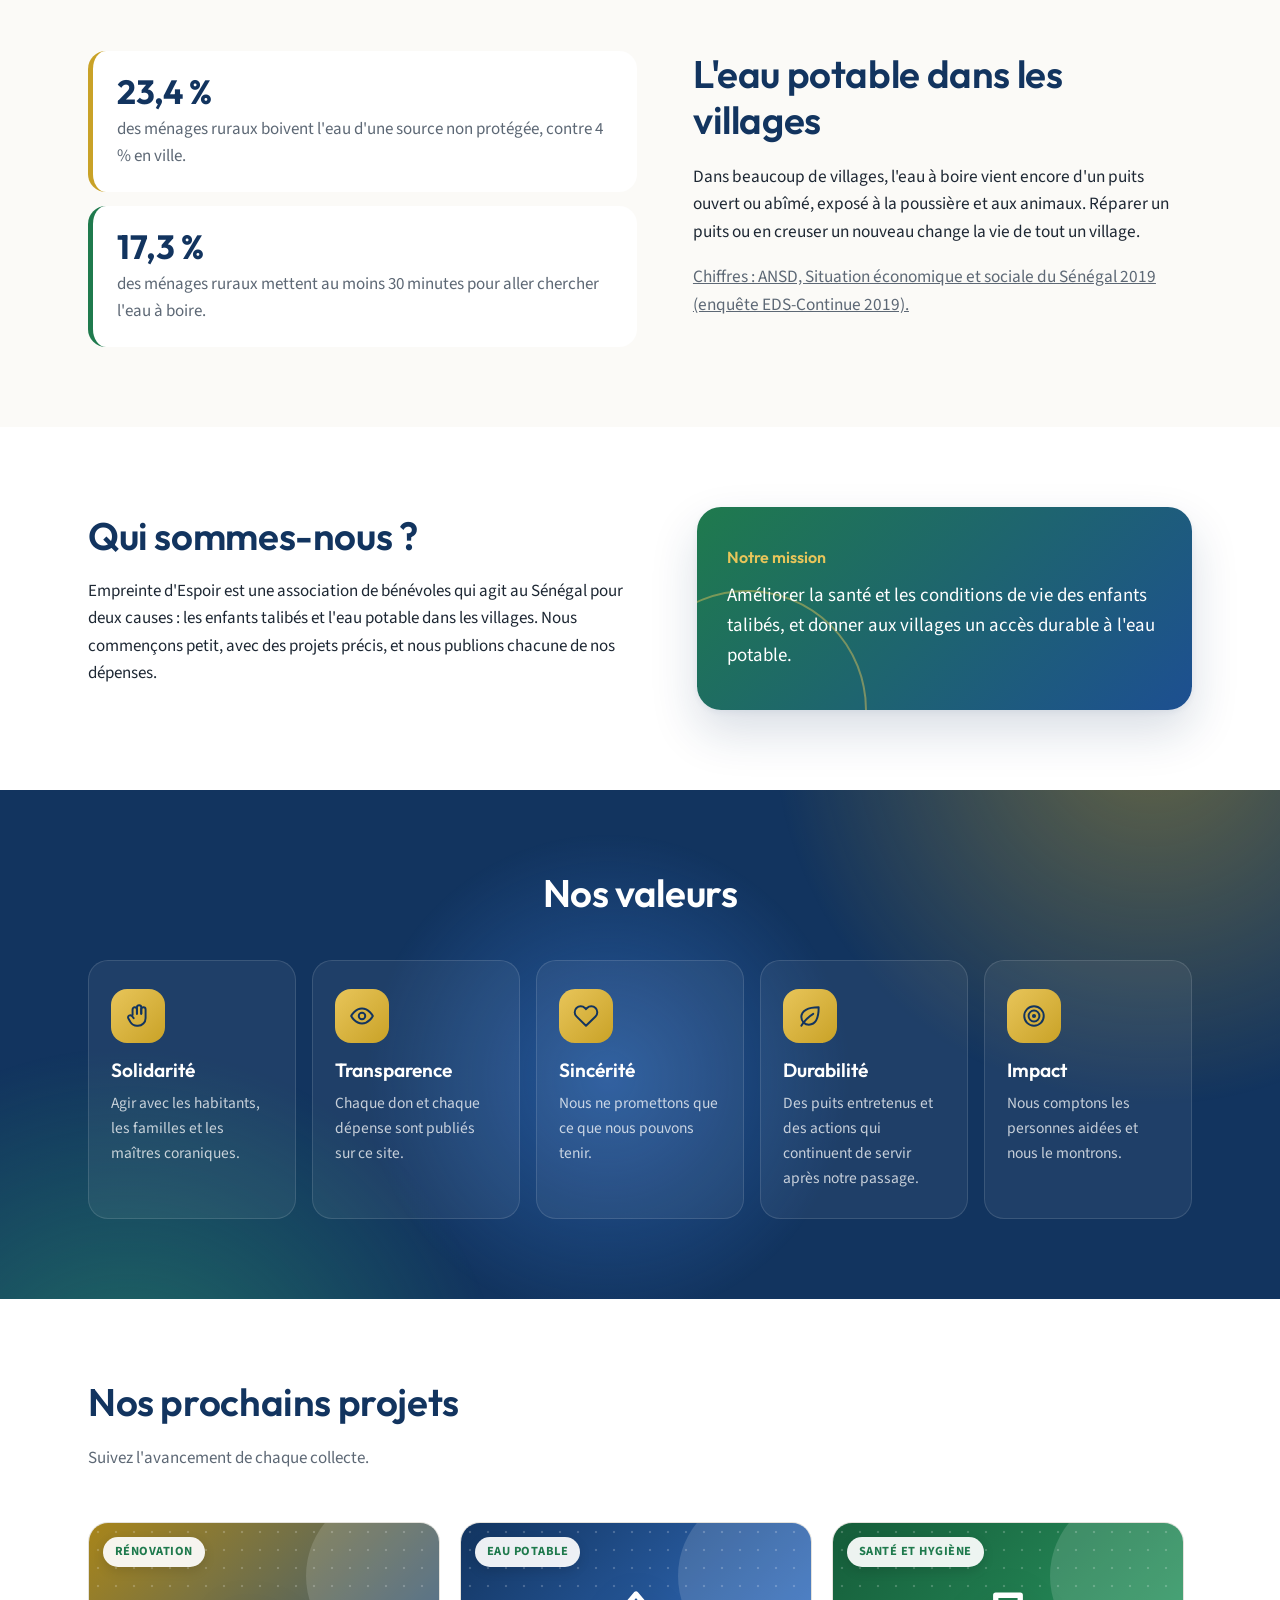
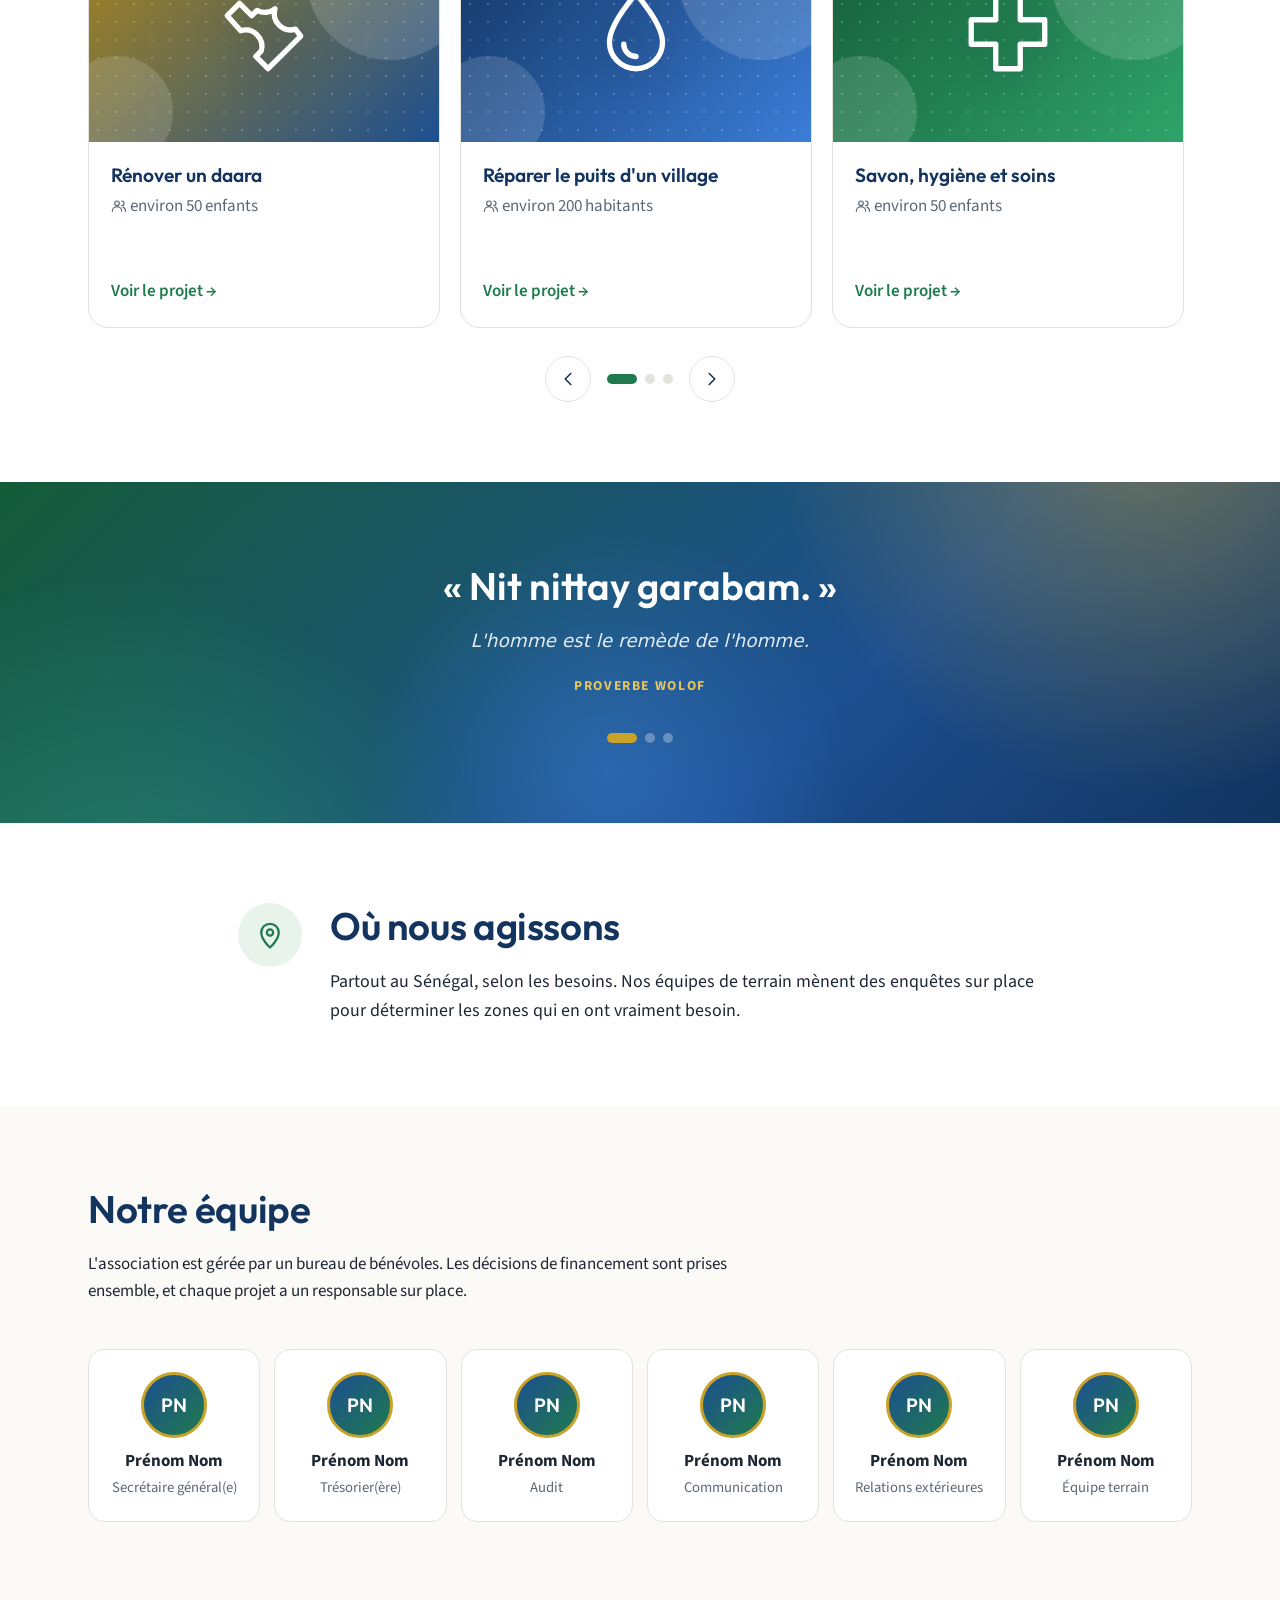
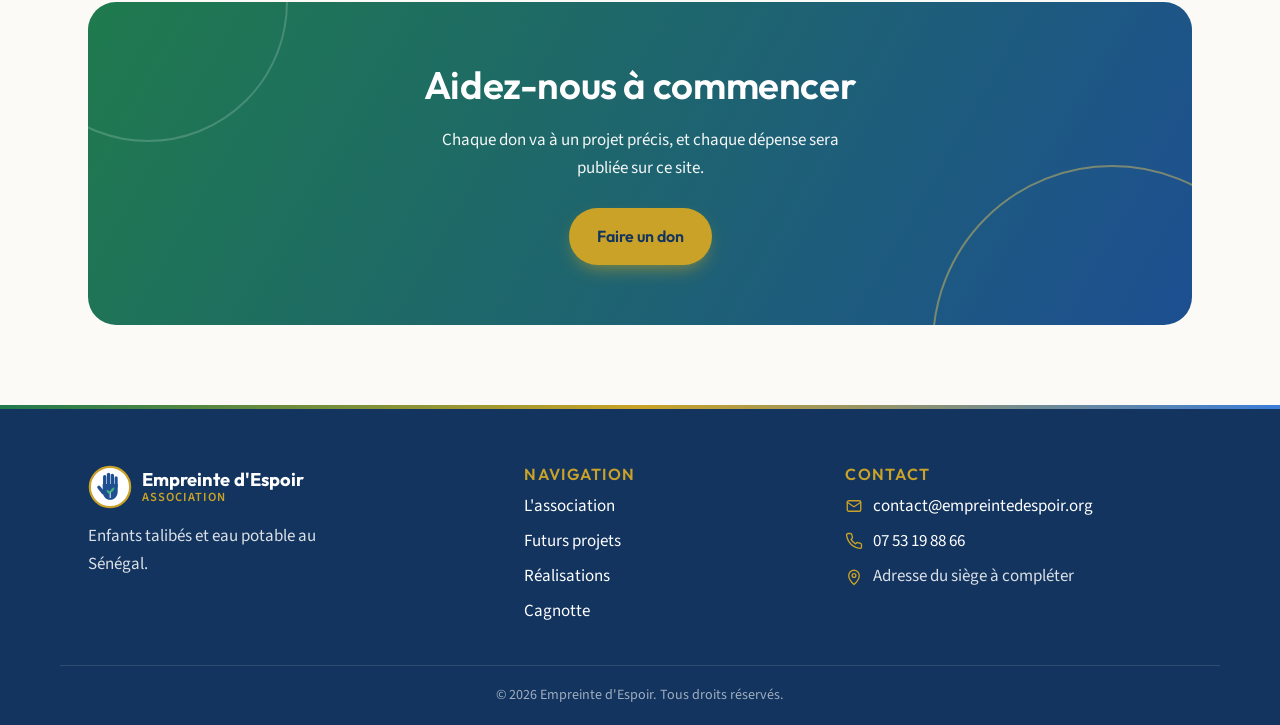
==== commit 8fb93421: "Numéro de version sur les fichiers pour éviter les anciennes copies en cache Co-Authored-By: Claude " ====
--- a/index.html
+++ b/index.html
@@ -12,7 +12,7 @@
   <link rel="preconnect" href="https://fonts.googleapis.com">
   <link rel="preconnect" href="https://fonts.gstatic.com" crossorigin>
   <link href="https://fonts.googleapis.com/css2?family=Outfit:wght@500;600;700&family=Source+Sans+3:wght@400;600;700&display=swap" rel="stylesheet">
-  <link rel="stylesheet" href="assets/css/style.css">
+  <link rel="stylesheet" href="assets/css/style.css?v=202611081222">
 </head>
 <body data-page="index">
   <a class="skip" href="#main">Aller au contenu</a>
@@ -118,7 +118,7 @@
     </section>
   </main>
   <div data-footer></div>
-  <script src="assets/js/data.js"></script>
-  <script src="assets/js/main.js"></script>
+  <script src="assets/js/data.js?v=202611081222"></script>
+  <script src="assets/js/main.js?v=202611081222"></script>
 </body>
 </html>
